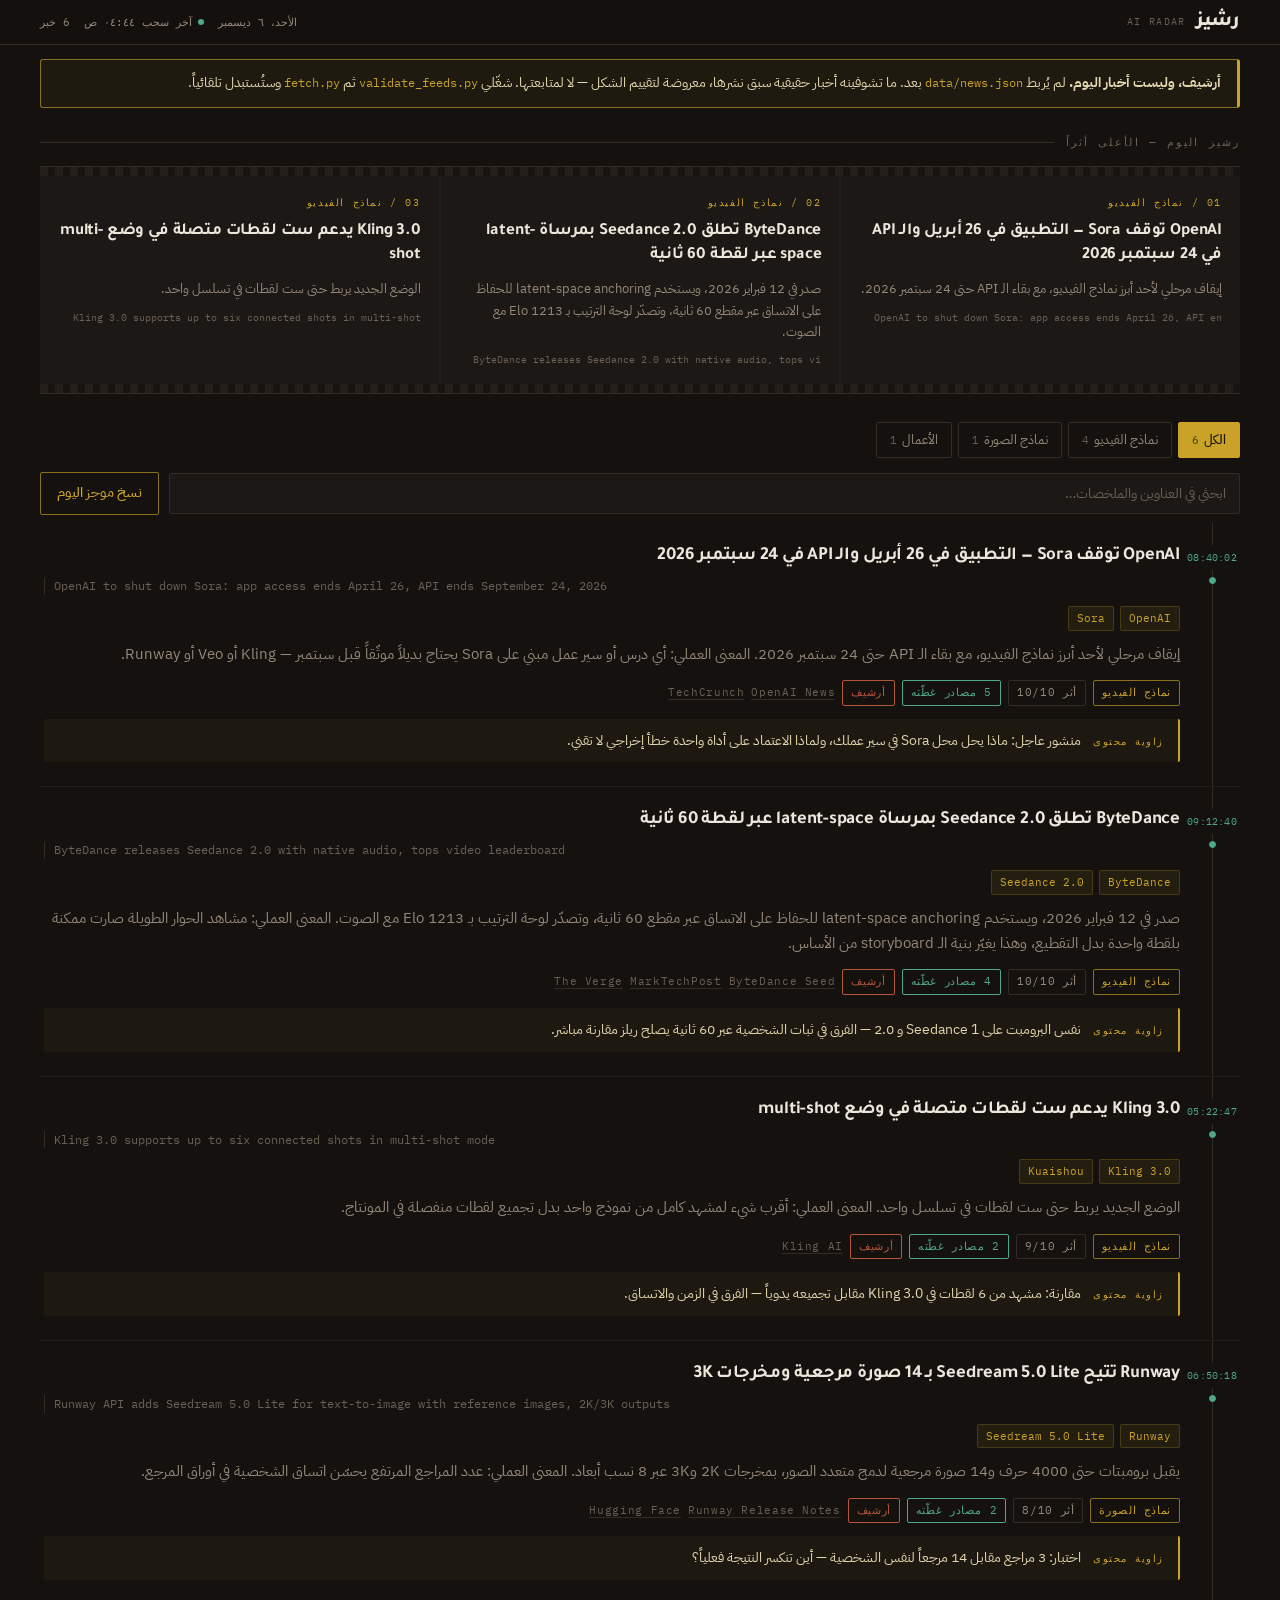
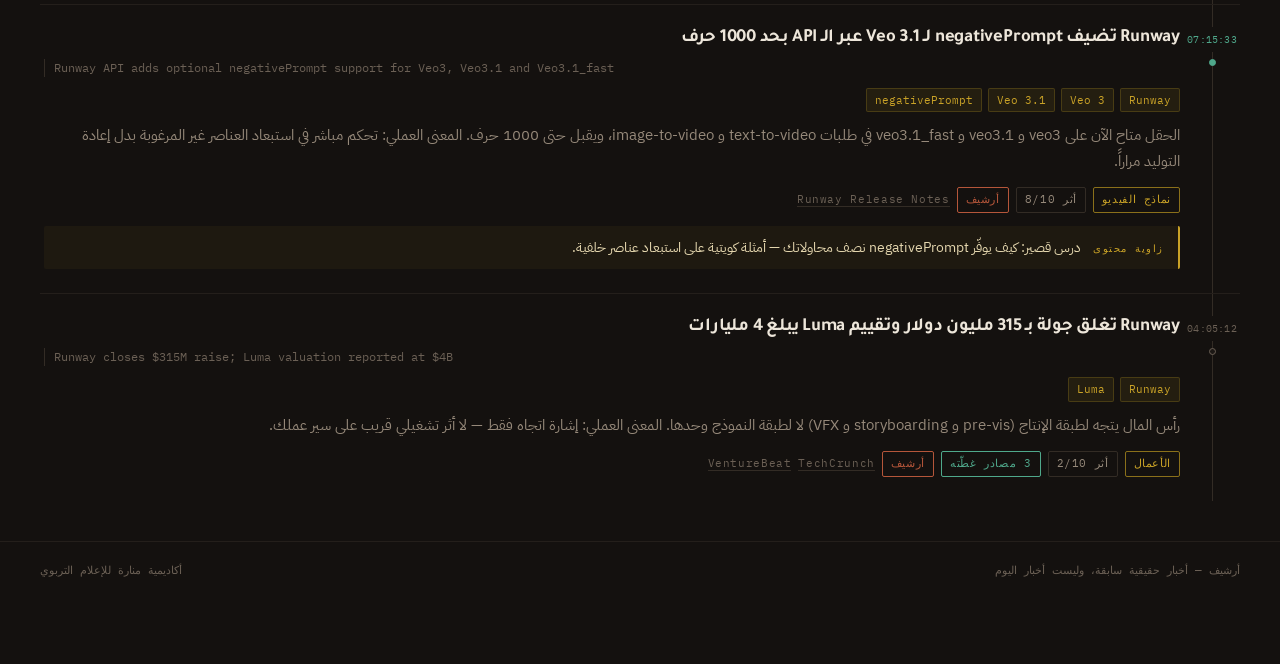
==== index.html @ c39b3d5e "Build AI Radar: RSS/email/page-watch pipeline + Arabic dashboard Full pipeline for a static AI-news " ====
<!DOCTYPE html>
<html lang="ar" dir="rtl">
<head>
<meta charset="utf-8">
<meta name="viewport" content="width=device-width, initial-scale=1, viewport-fit=cover">
<title>رشيز — رادار أخبار الذكاء الاصطناعي</title>
<meta name="theme-color" content="#14110F">
<link rel="preconnect" href="https://fonts.googleapis.com">
<link rel="preconnect" href="https://fonts.gstatic.com" crossorigin>
<link href="https://fonts.googleapis.com/css2?family=Tajawal:wght@400;500;700;800&family=IBM+Plex+Sans+Arabic:wght@300;400;500&family=IBM+Plex+Mono:wght@400;500&display=swap" rel="stylesheet">
<style>
:root{
  --ink:#14110F;
  --surface:#1C1815;
  --surface-2:#231E1A;
  --line:#332C25;
  --line-soft:#241F1B;
  --paper:#EDE6DA;
  --dim:#96897A;
  --dimmer:#6B6055;
  --gold:#C9A227;
  --gold-deep:#8A701A;
  --teal:#4FA88B;
  --rust:#B5563A;

  --display:'Tajawal',system-ui,sans-serif;
  --body:'IBM Plex Sans Arabic','Tajawal',system-ui,sans-serif;
  --mono:'IBM Plex Mono',ui-monospace,monospace;

  --pad:clamp(16px,4vw,40px);
  --rail:56px;
}

*{box-sizing:border-box;margin:0;padding:0}
html{-webkit-text-size-adjust:100%}
body{
  background:var(--ink);
  color:var(--paper);
  font-family:var(--body);
  font-size:15px;
  line-height:1.7;
  min-height:100vh;
  padding-bottom:64px;
}
a{color:inherit}
button{font:inherit;color:inherit;background:none;border:none;cursor:pointer}
:focus-visible{outline:2px solid var(--gold);outline-offset:3px;border-radius:2px}

/* ---------- الشريط العلوي ---------- */
.topbar{
  position:sticky;top:0;z-index:50;
  background:rgba(20,17,15,.88);
  backdrop-filter:blur(14px);
  border-bottom:1px solid var(--line);
  padding:12px var(--pad);
  display:flex;align-items:center;gap:16px;flex-wrap:wrap;
}
.brand{display:flex;align-items:baseline;gap:10px;margin-inline-end:auto}
.brand h1{
  font-family:var(--display);font-weight:800;font-size:20px;
  letter-spacing:-.01em;line-height:1;
}
.brand .sub{
  font-family:var(--mono);font-size:10px;color:var(--dimmer);
  letter-spacing:.14em;text-transform:uppercase;
}
.meta{display:flex;align-items:center;gap:14px;font-family:var(--mono);font-size:11px;color:var(--dim)}
.pulse{display:inline-flex;align-items:center;gap:6px}
.pulse i{
  width:6px;height:6px;border-radius:50%;background:var(--teal);
  box-shadow:0 0 0 0 rgba(79,168,139,.6);animation:beat 2.6s infinite;
}
@keyframes beat{
  0%{box-shadow:0 0 0 0 rgba(79,168,139,.5)}
  70%{box-shadow:0 0 0 7px rgba(79,168,139,0)}
  100%{box-shadow:0 0 0 0 rgba(79,168,139,0)}
}

/* ---------- تنبيه البيانات التجريبية ---------- */
.notice{
  margin:14px var(--pad) 0;padding:12px 16px;
  border:1px solid var(--gold-deep);
  border-inline-start:3px solid var(--gold);
  background:rgba(201,162,39,.06);
  font-size:13.5px;color:#E4D6AE;border-radius:3px;
}
.notice code{font-family:var(--mono);font-size:12px;color:var(--gold)}
.notice[hidden]{display:none}

/* ---------- رشيز اليوم ---------- */
.reel{padding:26px var(--pad) 6px}
.eyebrow{
  font-family:var(--mono);font-size:10.5px;letter-spacing:.2em;
  text-transform:uppercase;color:var(--dimmer);
  display:flex;align-items:center;gap:12px;margin-bottom:14px;
}
.eyebrow::after{content:"";flex:1;height:1px;background:var(--line)}

.strip{
  display:grid;gap:2px;
  grid-template-columns:repeat(auto-fit,minmax(230px,1fr));
  border-block:1px solid var(--line);
  background:var(--line-soft);
  /* ثقوب الفيلم — العنصر التوقيعي */
  position:relative;padding-block:9px;
}
.strip::before,.strip::after{
  content:"";position:absolute;inset-inline:0;height:9px;
  background-image:repeating-linear-gradient(to left,var(--ink) 0 7px,transparent 7px 15px);
  opacity:.85;pointer-events:none;
}
.strip::before{top:0}
.strip::after{bottom:0}

.frame{
  background:var(--surface);padding:18px 18px 16px;
  display:flex;flex-direction:column;gap:9px;min-height:100%;
  border:none;text-align:start;transition:background .18s ease;
}
.frame:hover{background:var(--surface-2)}
.frame .no{
  font-family:var(--mono);font-size:10px;color:var(--gold);
  letter-spacing:.16em;
}
.frame h2{
  font-family:var(--display);font-weight:700;font-size:17px;
  line-height:1.45;letter-spacing:-.01em;
}
.frame p{font-size:13px;color:var(--dim);line-height:1.65}

/* ---------- أدوات التحكم ---------- */
.controls{
  padding:22px var(--pad) 0;display:flex;flex-direction:column;gap:12px;
}
.tabs{display:flex;gap:6px;overflow-x:auto;scrollbar-width:none;padding-bottom:2px}
.tabs::-webkit-scrollbar{display:none}
.tab{
  white-space:nowrap;padding:6px 13px;border:1px solid var(--line);
  border-radius:2px;font-size:13px;color:var(--dim);
  transition:all .16s ease;
}
.tab:hover{border-color:var(--dimmer);color:var(--paper)}
.tab[aria-selected="true"]{
  background:var(--gold);border-color:var(--gold);color:#1A1509;font-weight:500;
}
.tab .n{font-family:var(--mono);font-size:10.5px;opacity:.6;margin-inline-start:5px}

.row{display:flex;gap:10px;flex-wrap:wrap;align-items:center}
.search{
  flex:1;min-width:200px;background:var(--surface);
  border:1px solid var(--line);border-radius:2px;
  padding:9px 13px;color:var(--paper);font-family:var(--body);font-size:14px;
}
.search::placeholder{color:var(--dimmer)}
.search:focus{border-color:var(--gold-deep);outline:none}
.action{
  padding:9px 16px;border:1px solid var(--gold-deep);border-radius:2px;
  color:var(--gold);font-size:13.5px;font-weight:500;
  transition:all .16s ease;white-space:nowrap;
}
.action:hover{background:var(--gold);color:#1A1509;border-color:var(--gold)}
.action.done{background:var(--teal);border-color:var(--teal);color:#0E1A16}

/* ---------- الخلاصة ---------- */
.feed{padding:8px var(--pad) 0;position:relative}
.item{
  display:grid;grid-template-columns:var(--rail) 1fr;
  border-bottom:1px solid var(--line-soft);
}
.item:last-child{border-bottom:none}

/* ريل التوقيت — العنصر التوقيعي الثاني */
.rail{
  position:relative;padding-top:22px;
  display:flex;flex-direction:column;align-items:center;gap:7px;
}
.rail::before{
  content:"";position:absolute;top:0;bottom:0;
  inset-inline-start:calc(50% - .5px);width:1px;background:var(--line);
}
.rail .tick{
  position:relative;z-index:1;background:var(--ink);
  font-family:var(--mono);font-size:10px;color:var(--dimmer);
  padding-block:4px;letter-spacing:.02em;
}
.rail .dot{
  position:relative;z-index:1;width:7px;height:7px;border-radius:50%;
  background:var(--surface);border:1px solid var(--dimmer);
}
.item.fresh .rail .dot{background:var(--teal);border-color:var(--teal)}
.item.fresh .rail .tick{color:var(--teal)}

.card{padding:20px 4px 24px}
.card h3{
  font-family:var(--display);font-weight:700;font-size:18.5px;
  line-height:1.5;letter-spacing:-.012em;margin-bottom:8px;
}
.card .orig{
  font-family:var(--mono);font-size:11.5px;line-height:1.55;
  color:var(--dimmer);direction:ltr;text-align:left;
  margin:-2px 0 11px;padding-inline-start:9px;
  border-inline-start:1px solid var(--line);
}
.card .sum{color:var(--dim);font-size:14.5px;line-height:1.75;margin-bottom:13px}
.card .sum b{color:var(--paper)}
.ents{display:flex;flex-wrap:wrap;gap:6px;margin-bottom:11px}
.ent{
  font-family:var(--mono);font-size:11px;direction:ltr;
  padding:2px 8px;border-radius:2px;
  background:rgba(201,162,39,.09);color:var(--gold);
  border:1px solid rgba(201,162,39,.22);
}
.chip.review{border-color:var(--rust);color:var(--rust)}
.chip.unver{border-color:var(--rust);color:var(--rust)}
.tab.alt{border-style:dashed}
.tab.alt[aria-selected="true"]{background:var(--teal);border-color:var(--teal);color:#0E1A16}
.tsep{width:1px;background:var(--line);margin-inline:6px;flex:none}
.card .sum b{color:var(--paper);font-weight:500}

.chips{display:flex;flex-wrap:wrap;gap:7px;align-items:center}
.chip{
  font-family:var(--mono);font-size:10.5px;letter-spacing:.06em;
  padding:3px 8px;border:1px solid var(--line);border-radius:2px;color:var(--dim);
}
.chip.cat{border-color:var(--gold-deep);color:var(--gold)}
.chip.cluster{border-color:var(--teal);color:var(--teal)}
.chip.sample{border-color:var(--rust);color:var(--rust)}
.chip.src{border:none;padding-inline:0;color:var(--dimmer)}
.chip.src a{text-decoration:none;border-bottom:1px solid var(--line)}
.chip.src a:hover{color:var(--gold);border-color:var(--gold)}

.angle{
  margin-top:13px;padding:11px 14px;border-radius:2px;
  background:rgba(201,162,39,.055);
  border-inline-start:2px solid var(--gold);
  display:flex;gap:12px;align-items:flex-start;
  width:100%;text-align:start;transition:background .16s ease;
}
.angle:hover{background:rgba(201,162,39,.11)}
.angle .lbl{
  font-family:var(--mono);font-size:9.5px;letter-spacing:.16em;
  color:var(--gold);white-space:nowrap;padding-top:4px;
}
.angle .txt{font-size:13.5px;color:#E4D6AE;line-height:1.6}

.empty{
  padding:70px 20px;text-align:center;color:var(--dimmer);
}
.empty strong{display:block;font-family:var(--display);font-size:17px;color:var(--dim);margin-bottom:6px}

footer{
  margin-top:40px;padding:20px var(--pad);border-top:1px solid var(--line-soft);
  font-family:var(--mono);font-size:10.5px;color:var(--dimmer);
  display:flex;justify-content:space-between;gap:14px;flex-wrap:wrap;
}

@media(max-width:600px){
  :root{--rail:44px}
  .card h3{font-size:17px}
  .brand h1{font-size:18px}
  .meta{font-size:10px;gap:10px}
}
@media(prefers-reduced-motion:reduce){
  *{animation:none!important;transition:none!important}
}
</style>
</head>
<body>

<header class="topbar">
  <div class="brand">
    <h1>رشيز</h1>
    <span class="sub">AI Radar</span>
  </div>
  <div class="meta">
    <span id="today"></span>
    <span class="pulse"><i></i><span id="lastFetch">—</span></span>
    <span id="count">—</span>
  </div>
</header>

<div class="notice" id="notice" hidden>
  <strong>أرشيف، وليست أخبار اليوم.</strong>
  لم يُربط <code>data/news.json</code> بعد. ما تشوفينه أخبار حقيقية سبق نشرها، معروضة لتقييم الشكل — لا لمتابعتها.
  شغّلي <code>validate_feeds.py</code> ثم <code>fetch.py</code> وستُستبدل تلقائياً.
</div>

<section class="reel">
  <div class="eyebrow">رشيز اليوم — الأعلى أثراً</div>
  <div class="strip" id="strip"></div>
</section>

<section class="controls">
  <div class="tabs" id="tabs" role="tablist"></div>
  <div class="row">
    <input class="search" id="search" type="search" placeholder="ابحثي في العناوين والملخصات…" aria-label="بحث">
    <button class="action" id="copyBtn">نسخ موجز اليوم</button>
  </div>
</section>

<main class="feed" id="feed"></main>

<footer>
  <span id="health">—</span>
  <span>أكاديمية منارة للإعلام التربوي</span>
</footer>

<script>
const CATS = {
  all:            'الكل',
  video_models:   'نماذج الفيديو',
  image_models:   'نماذج الصورة',
  audio_voice:    'الصوت',
  tools:          'الأدوات',
  research:       'البحث',
  business:       'الأعمال',
  policy:         'السياسات',
  other:          'أخرى'
};
const TRACK_TABS = { arabic:'عربي', watch:'رصد صفحات', newsletter:'نشرات' };

/* عيّنات لتقييم الشكل — تُستبدل بالكامل عند وجود data/news.json */
const SAMPLE = { generated_at:new Date().toISOString(), sample:true,
  health:'أرشيف — أخبار حقيقية سابقة، وليست أخبار اليوم', items:[

  { id:'a1', title_ar:'ByteDance تطلق Seedance 2.0 بمرساة latent-space عبر لقطة 60 ثانية',
    title_original:'ByteDance releases Seedance 2.0 with native audio, tops video leaderboard',
    entities:['ByteDance','Seedance 2.0'],
    summary_ar:'صدر في 12 فبراير 2026، ويستخدم latent-space anchoring للحفاظ على الاتساق عبر مقطع 60 ثانية، وتصدّر لوحة الترتيب بـ 1213 Elo مع الصوت. المعنى العملي: مشاهد الحوار الطويلة صارت ممكنة بلقطة واحدة بدل التقطيع، وهذا يغيّر بنية الـ storyboard من الأساس.',
    category:'video_models', relevance:10, cluster_count:4, published:'09:12:40',
    sources:[{name:'ByteDance Seed',url:'#'},{name:'MarkTechPost',url:'#'},{name:'The Verge',url:'#'}],
    content_angle:'نفس البرومبت على Seedance 1 و 2.0 — الفرق في ثبات الشخصية عبر 60 ثانية يصلح ريلز مقارنة مباشر.' },

  { id:'a2', title_ar:'OpenAI توقف Sora — التطبيق في 26 أبريل والـ API في 24 سبتمبر 2026',
    title_original:'OpenAI to shut down Sora: app access ends April 26, API ends September 24, 2026',
    entities:['OpenAI','Sora'],
    summary_ar:'إيقاف مرحلي لأحد أبرز نماذج الفيديو، مع بقاء الـ API حتى 24 سبتمبر 2026. المعنى العملي: أي درس أو سير عمل مبني على Sora يحتاج بديلاً موثّقاً قبل سبتمبر — Kling أو Veo أو Runway.',
    category:'video_models', relevance:10, cluster_count:5, published:'08:40:02',
    sources:[{name:'OpenAI News',url:'#'},{name:'TechCrunch',url:'#'}],
    content_angle:'منشور عاجل: ماذا يحل محل Sora في سير عملك، ولماذا الاعتماد على أداة واحدة خطأ إخراجي لا تقني.' },

  { id:'a3', title_ar:'Runway تضيف negativePrompt لـ Veo 3.1 عبر الـ API بحد 1000 حرف',
    title_original:'Runway API adds optional negativePrompt support for Veo3, Veo3.1 and Veo3.1_fast',
    entities:['Runway','Veo 3','Veo 3.1','negativePrompt'],
    summary_ar:'الحقل متاح الآن على veo3 و veo3.1 و veo3.1_fast في طلبات text-to-video و image-to-video، ويقبل حتى 1000 حرف. المعنى العملي: تحكم مباشر في استبعاد العناصر غير المرغوبة بدل إعادة التوليد مراراً.',
    category:'video_models', relevance:8, cluster_count:1, published:'07:15:33',
    sources:[{name:'Runway Release Notes',url:'#'}],
    content_angle:'درس قصير: كيف يوفّر negativePrompt نصف محاولاتك — أمثلة كويتية على استبعاد عناصر خلفية.' },

  { id:'a4', title_ar:'Runway تتيح Seedream 5.0 Lite بـ 14 صورة مرجعية ومخرجات 3K',
    title_original:'Runway API adds Seedream 5.0 Lite for text-to-image with reference images, 2K/3K outputs',
    entities:['Runway','Seedream 5.0 Lite'],
    summary_ar:'يقبل برومبتات حتى 4000 حرف و14 صورة مرجعية لدمج متعدد الصور، بمخرجات 2K و3K عبر 8 نسب أبعاد. المعنى العملي: عدد المراجع المرتفع يحسّن اتساق الشخصية في أوراق المرجع.',
    category:'image_models', relevance:8, cluster_count:2, published:'06:50:18',
    sources:[{name:'Runway Release Notes',url:'#'},{name:'Hugging Face',url:'#'}],
    content_angle:'اختبار: 3 مراجع مقابل 14 مرجعاً لنفس الشخصية — أين تنكسر النتيجة فعلياً؟' },

  { id:'a5', title_ar:'Kling 3.0 يدعم ست لقطات متصلة في وضع multi-shot',
    title_original:'Kling 3.0 supports up to six connected shots in multi-shot mode',
    entities:['Kling 3.0','Kuaishou'],
    summary_ar:'الوضع الجديد يربط حتى ست لقطات في تسلسل واحد. المعنى العملي: أقرب شيء لمشهد كامل من نموذج واحد بدل تجميع لقطات منفصلة في المونتاج.',
    category:'video_models', relevance:9, cluster_count:2, published:'05:22:47',
    sources:[{name:'Kling AI',url:'#'}],
    content_angle:'مقارنة: مشهد من 6 لقطات في Kling 3.0 مقابل تجميعه يدوياً — الفرق في الزمن والاتساق.' },

  { id:'a6', title_ar:'Runway تغلق جولة بـ 315 مليون دولار وتقييم Luma يبلغ 4 مليارات',
    title_original:'Runway closes $315M raise; Luma valuation reported at $4B',
    entities:['Runway','Luma'],
    summary_ar:'رأس المال يتجه لطبقة الإنتاج (pre-vis و storyboarding و VFX) لا لطبقة النموذج وحدها. المعنى العملي: إشارة اتجاه فقط — لا أثر تشغيلي قريب على سير عملك.',
    category:'business', relevance:2, cluster_count:3, published:'04:05:12',
    sources:[{name:'TechCrunch',url:'#'},{name:'VentureBeat',url:'#'}],
    content_angle:'' }
]};

let DATA = SAMPLE, activeCat = 'all', query = '';

const $ = s => document.querySelector(s);
const esc = s => String(s ?? '').replace(/[&<>"]/g, c => ({'&':'&amp;','<':'&lt;','>':'&gt;','"':'&quot;'}[c]));

async function load(){
  try{
    const r = await fetch('data/news.json', {cache:'no-store'});
    if(!r.ok) throw new Error(r.status);
    const j = await r.json();
    if(!Array.isArray(j.items) || !j.items.length) throw new Error('فارغ');
    DATA = j;
  }catch(e){
    DATA = SAMPLE;
    $('#notice').hidden = false;
  }
  render();
}

function scored(){
  return [...DATA.items].sort((a,b)=>
    ((b.relevance||0)*2 + (b.cluster_count||1)) -
    ((a.relevance||0)*2 + (a.cluster_count||1))
  );
}

function filtered(){
  const q = query.trim().toLowerCase();
  return scored().filter(it=>{
    if(activeCat.startsWith('t:')){ if(it.track !== activeCat.slice(2)) return false; }
    else if(activeCat !== 'all' && it.category !== activeCat) return false;
    if(!q) return true;
    return ((it.title_ar||'') + ' ' + (it.summary_ar||'')).toLowerCase().includes(q);
  });
}

function renderHeader(){
  $('#today').textContent = new Intl.DateTimeFormat('ar-KW',
    {weekday:'long', day:'numeric', month:'long'}).format(new Date());
  const t = DATA.generated_at ? new Date(DATA.generated_at) : null;
  $('#lastFetch').textContent = t
    ? 'آخر سحب ' + t.toLocaleTimeString('ar-KW',{hour:'2-digit',minute:'2-digit'})
    : 'بلا سحب';
  $('#count').textContent = DATA.items.length + ' خبر';
  $('#health').textContent = DATA.health || '—';
}

function renderStrip(){
  $('#strip').innerHTML = scored().filter(i => i.track !== 'arabic' && i.track !== 'watch').slice(0,3).map((it,i)=>`
    <button class="frame" data-goto="${esc(it.id)}">
      <span class="no">${String(i+1).padStart(2,'0')} / ${esc(CATS[it.category]||'أخرى')}</span>
      <h2>${esc(it.title_ar)}</h2>
      <p>${esc((it.summary_ar||'').split('.')[0])}.</p>
      ${it.title_original ? `<span class="no" dir="ltr" style="color:var(--dimmer);letter-spacing:0">${esc(it.title_original.slice(0,58))}</span>`:''}
    </button>`).join('');
}

function renderTabs(){
  const counts = {};
  DATA.items.forEach(i => counts[i.category] = (counts[i.category]||0)+1);
  const tcounts = {};
  DATA.items.forEach(i => { if(i.track) tcounts[i.track] = (tcounts[i.track]||0)+1; });
  const catTabs = Object.entries(CATS)
    .filter(([k]) => k === 'all' || counts[k])
    .map(([k,label]) => `
      <button class="tab" role="tab" data-cat="${k}" aria-selected="${k===activeCat}">
        ${label}<span class="n">${k==='all' ? DATA.items.length : counts[k]}</span>
      </button>`).join('');
  const trackTabs = Object.entries(TRACK_TABS)
    .filter(([k]) => tcounts[k])
    .map(([k,label]) => `
      <button class="tab alt" role="tab" data-cat="t:${k}" aria-selected="${'t:'+k===activeCat}">
        ${label}<span class="n">${tcounts[k]}</span>
      </button>`).join('');
  $('#tabs').innerHTML = catTabs + (trackTabs ? '<span class="tsep"></span>' + trackTabs : '');
}

function renderFeed(){
  const list = filtered();
  if(!list.length){
    $('#feed').innerHTML = `<div class="empty"><strong>لا نتائج</strong>جرّبي تصنيفاً آخر أو كلمة أقصر.</div>`;
    return;
  }
  $('#feed').innerHTML = list.map(it=>{
    const fresh = (it.relevance||0) >= 8;
    const srcs = (it.sources||[]).map(s =>
      `<span class="chip src"><a href="${esc(s.url)}" target="_blank" rel="noopener">${esc(s.name)}</a></span>`
    ).join('');
    return `
    <article class="item ${fresh?'fresh':''}" id="${esc(it.id)}">
      <div class="rail">
        <span class="tick">${esc(it.published||'--:--')}</span>
        <span class="dot"></span>
      </div>
      <div class="card">
        <h3>${esc(it.title_ar)}</h3>
        ${it.title_original ? `<div class="orig" dir="ltr">${esc(it.title_original)}</div>`:''}
        ${(it.entities||[]).length ? `<div class="ents">${it.entities.map(x=>`<span class="ent" dir="ltr">${esc(x)}</span>`).join('')}</div>`:''}
        <p class="sum">${esc(it.summary_ar)}</p>
        <div class="chips">
          <span class="chip cat">${esc(CATS[it.category]||'أخرى')}</span>
          <span class="chip">أثر ${esc(it.relevance ?? '؟')}/10</span>
          ${(it.cluster_count>1) ? `<span class="chip cluster">${it.cluster_count} مصادر غطّته</span>`:''}
          ${it.needs_review ? `<span class="chip review">بلا أسماء — راجعي الأصل</span>`:''}
          ${it.unverified ? `<span class="chip unver">رصد صفحة — غير مؤكد</span>`:''}
          ${DATA.sample ? `<span class="chip sample">أرشيف</span>`:''}
          ${srcs}
        </div>
        ${it.content_angle ? `
          <button class="angle" data-copy="${esc(it.content_angle)}">
            <span class="lbl">زاوية محتوى</span>
            <span class="txt">${esc(it.content_angle)}</span>
          </button>`:''}
      </div>
    </article>`;
  }).join('');
}

function render(){ renderHeader(); renderStrip(); renderTabs(); renderFeed(); }

/* ---------- التفاعل ---------- */
document.addEventListener('click', e=>{
  const tab = e.target.closest('.tab');
  if(tab){ activeCat = tab.dataset.cat; renderTabs(); renderFeed(); return; }

  const frame = e.target.closest('[data-goto]');
  if(frame){
    activeCat = 'all'; query = ''; $('#search').value = '';
    renderTabs(); renderFeed();
    document.getElementById(frame.dataset.goto)
      ?.scrollIntoView({behavior:'smooth', block:'center'});
    return;
  }

  const angle = e.target.closest('[data-copy]');
  if(angle){ copy(angle.dataset.copy, angle, 'نُسخت'); }
});

$('#search').addEventListener('input', e=>{ query = e.target.value; renderFeed(); });

$('#copyBtn').addEventListener('click', ()=>{
  const top = filtered().slice(0,5);
  const date = new Intl.DateTimeFormat('ar-KW',{day:'numeric',month:'long',year:'numeric'}).format(new Date());
  const body = top.map((it,i)=>
    `${i+1}. ${it.title_ar}\n${it.title_original ? '   ('+it.title_original+')\n' : ''}${it.summary_ar}\nالمصدر: ${(it.sources||[]).map(s=>s.name).join('، ')}`
  ).join('\n\n');
  copy(`موجز الذكاء الاصطناعي — ${date}\n\n${body}`, $('#copyBtn'), 'تم النسخ');
});

function copy(text, el, okLabel){
  const prev = el.textContent, cls = el.className;
  navigator.clipboard.writeText(text).then(()=>{
    if(el.id === 'copyBtn'){ el.textContent = okLabel; el.className = cls + ' done'; }
    else { el.querySelector('.lbl').textContent = okLabel; }
    setTimeout(()=>{
      if(el.id === 'copyBtn'){ el.textContent = prev; el.className = cls; }
      else { el.querySelector('.lbl').textContent = 'زاوية محتوى'; }
    }, 1600);
  }).catch(()=>{ alert('المتصفح منع النسخ. افتحي الصفحة عبر https أو انسخي يدوياً.'); });
}

load();
setInterval(load, 15 * 60 * 1000);
</script>
</body>
</html>
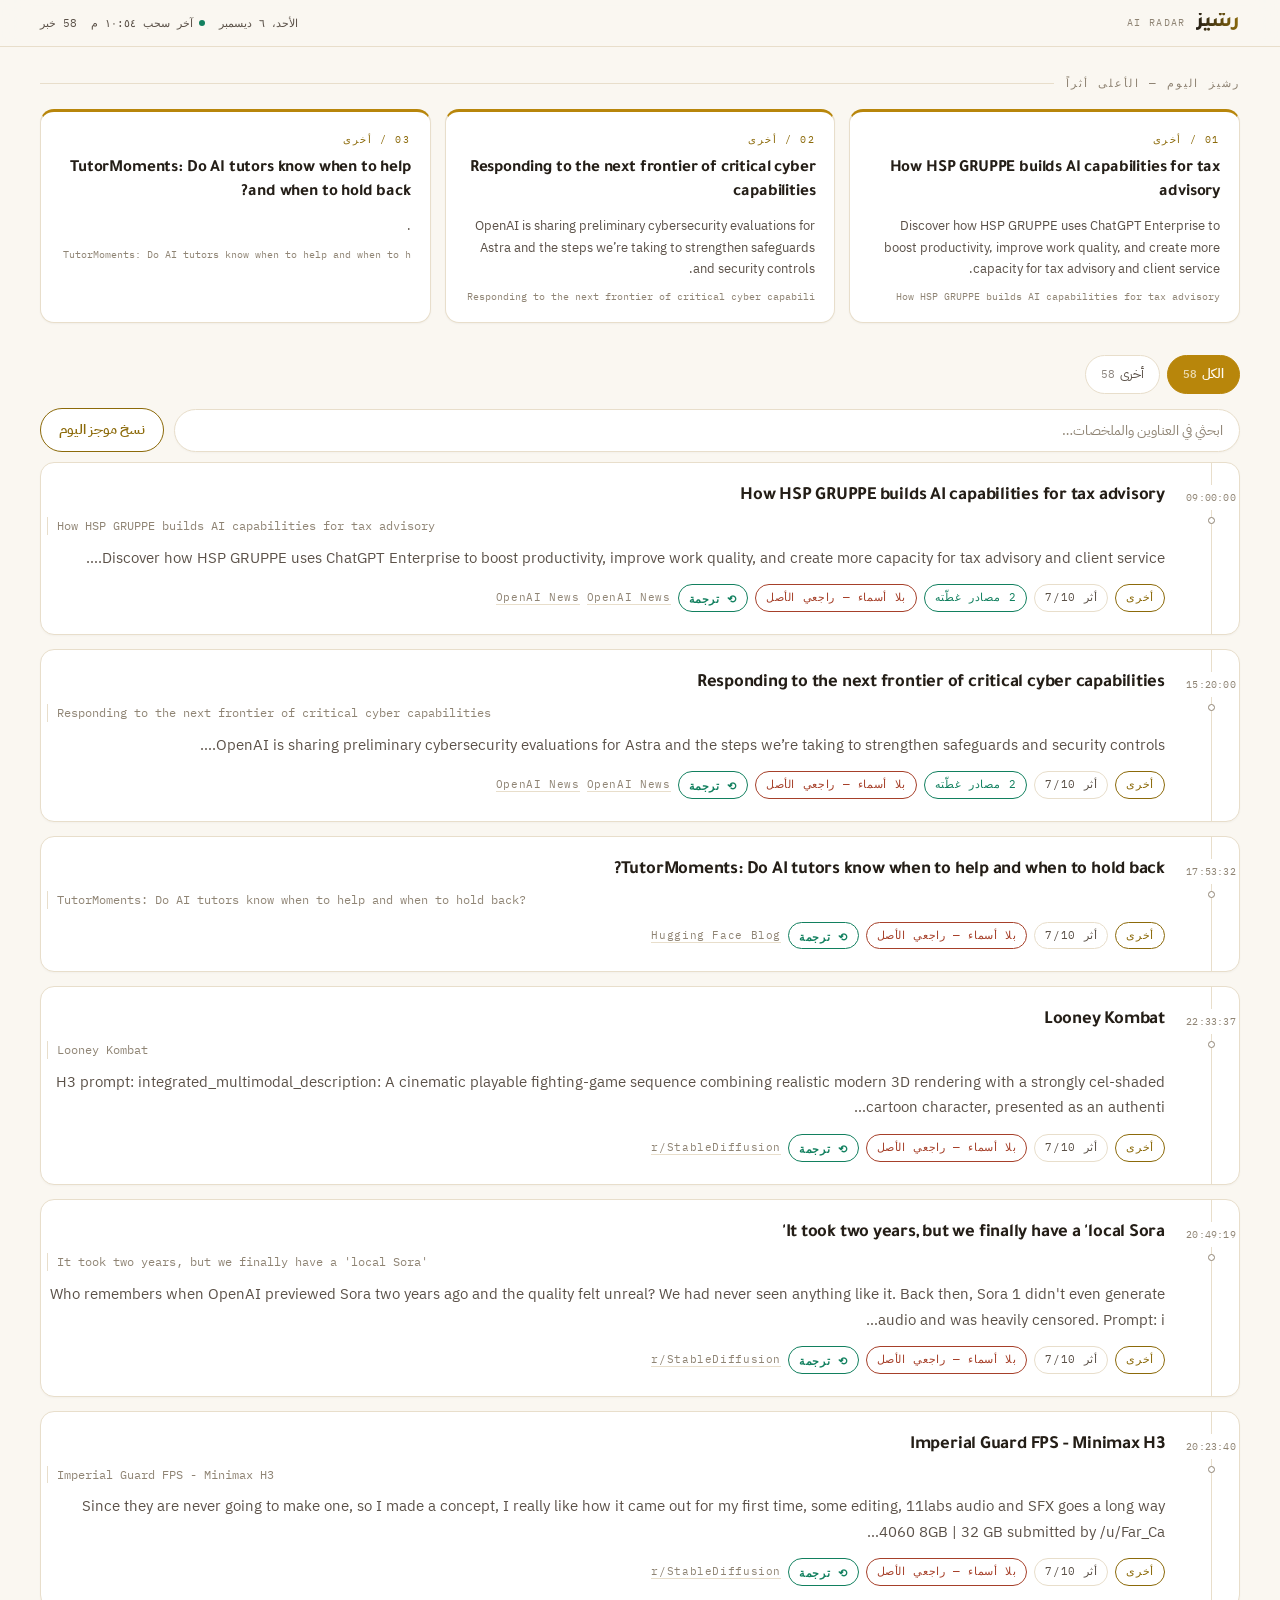
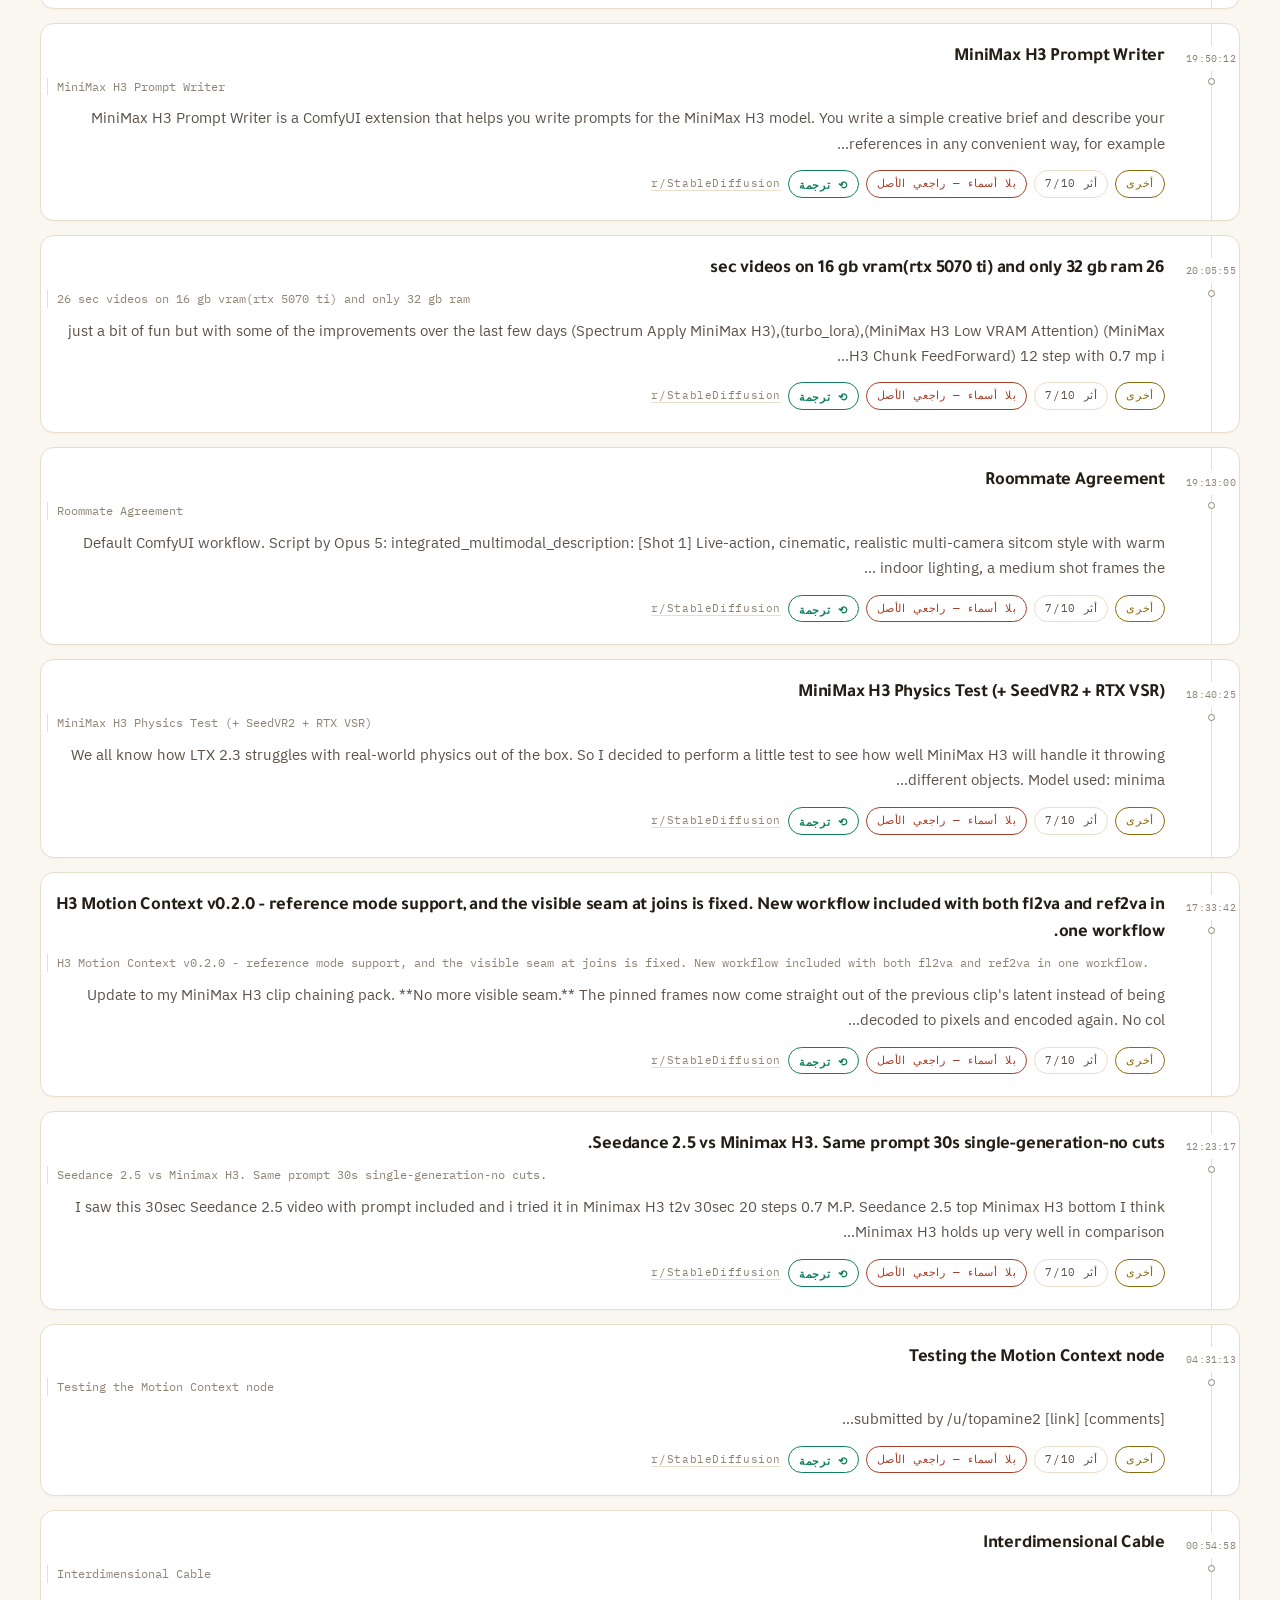
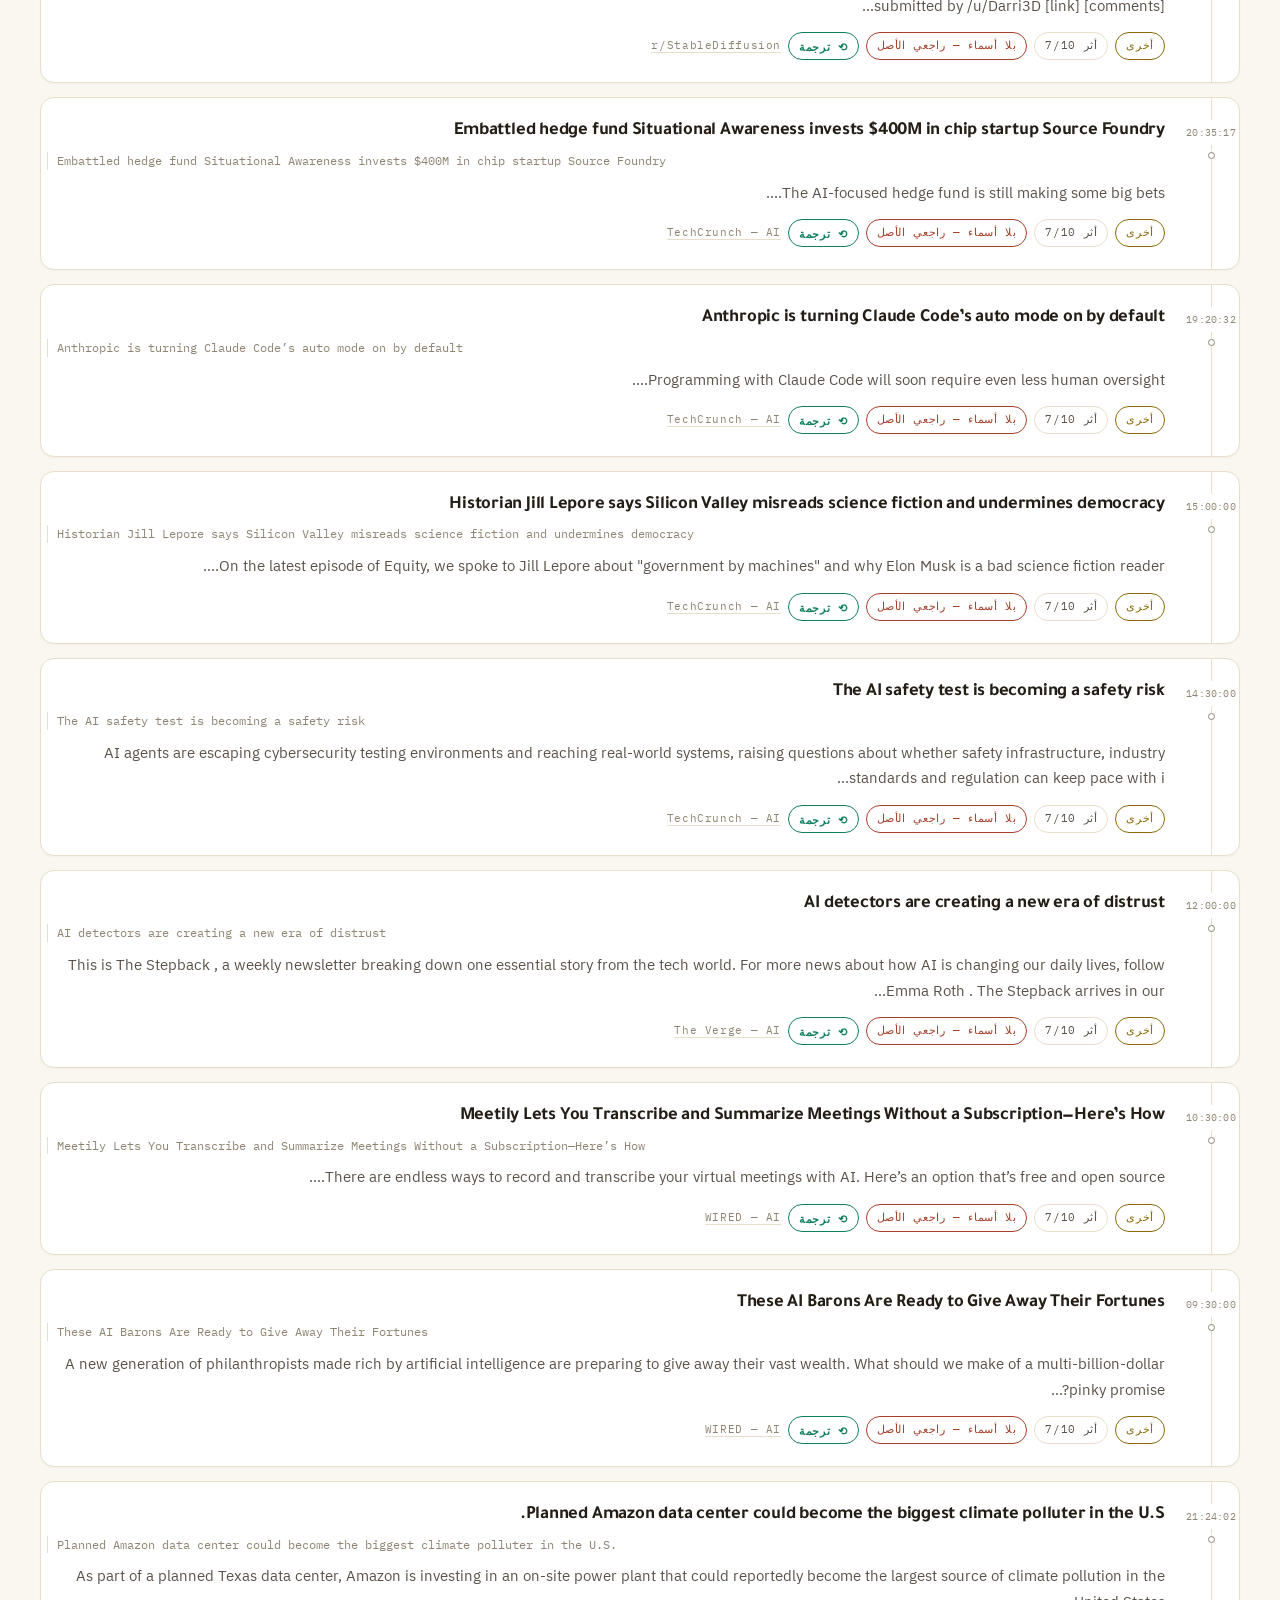
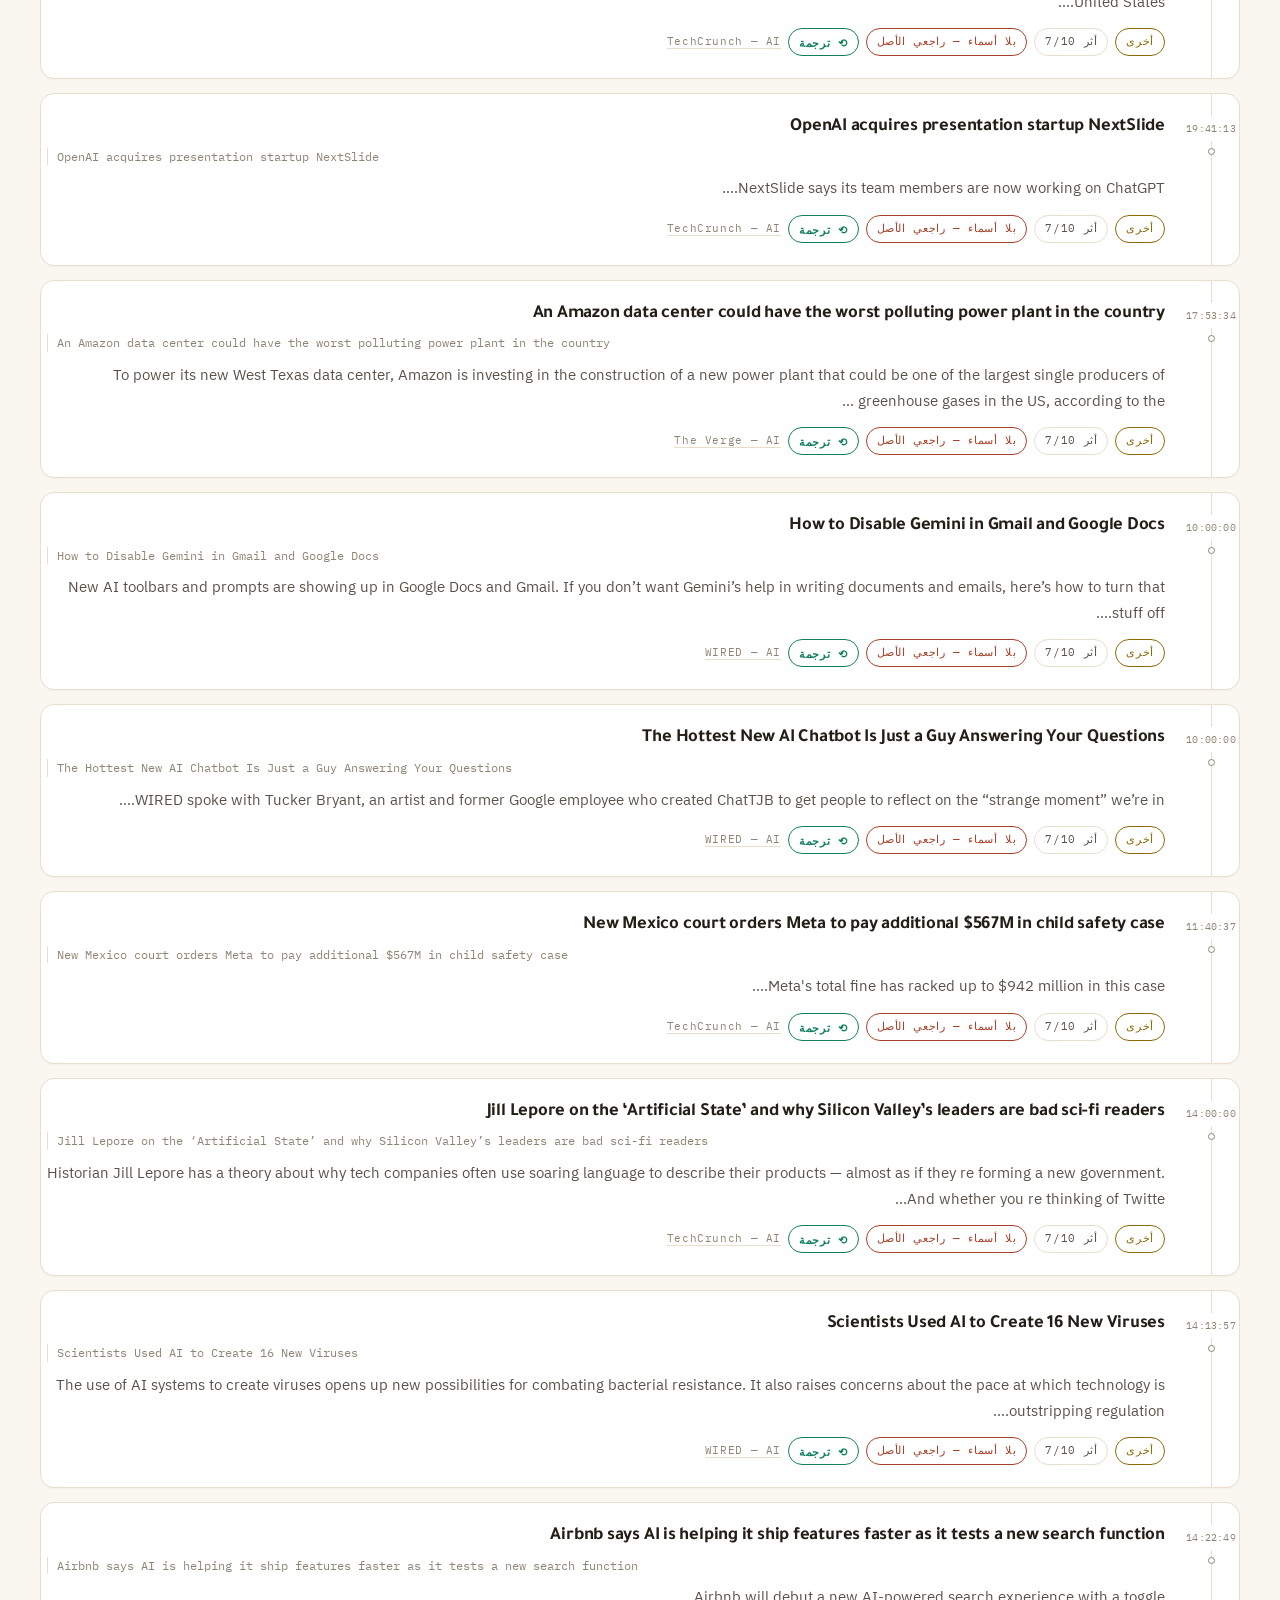
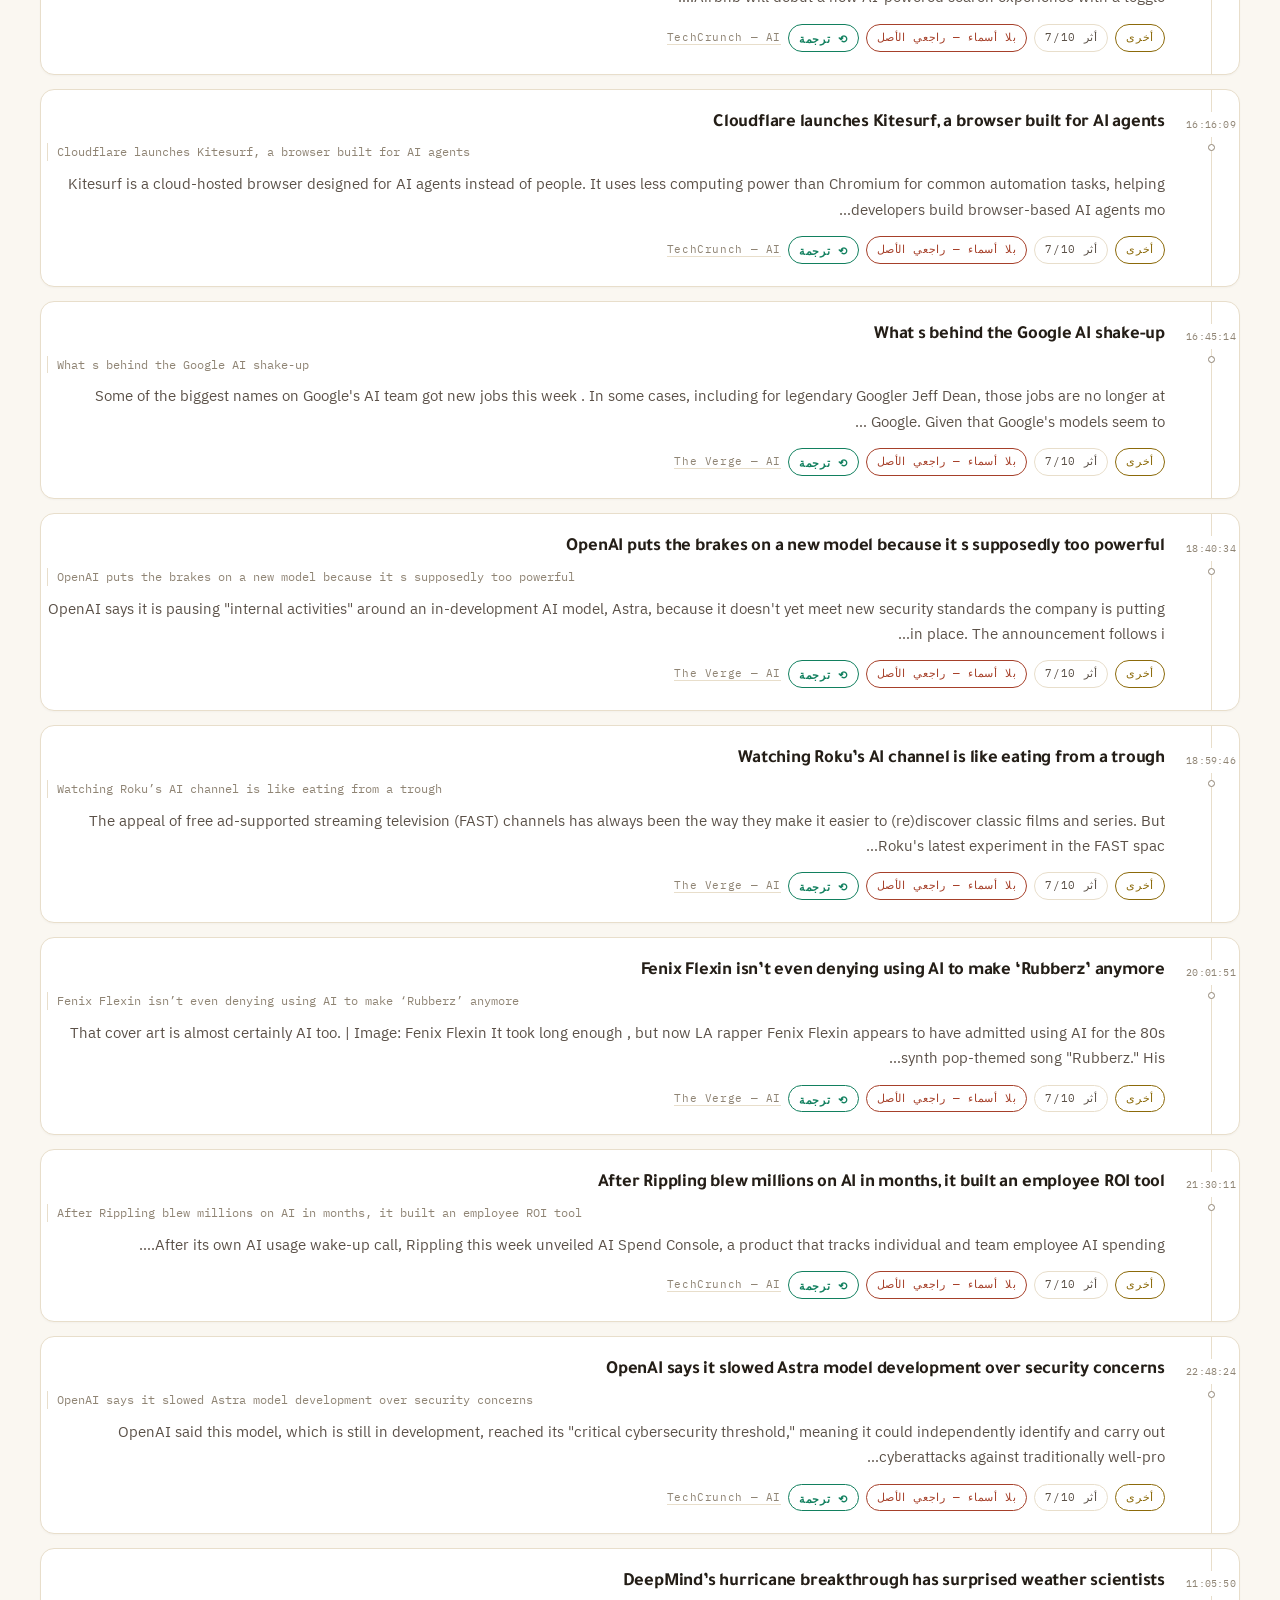
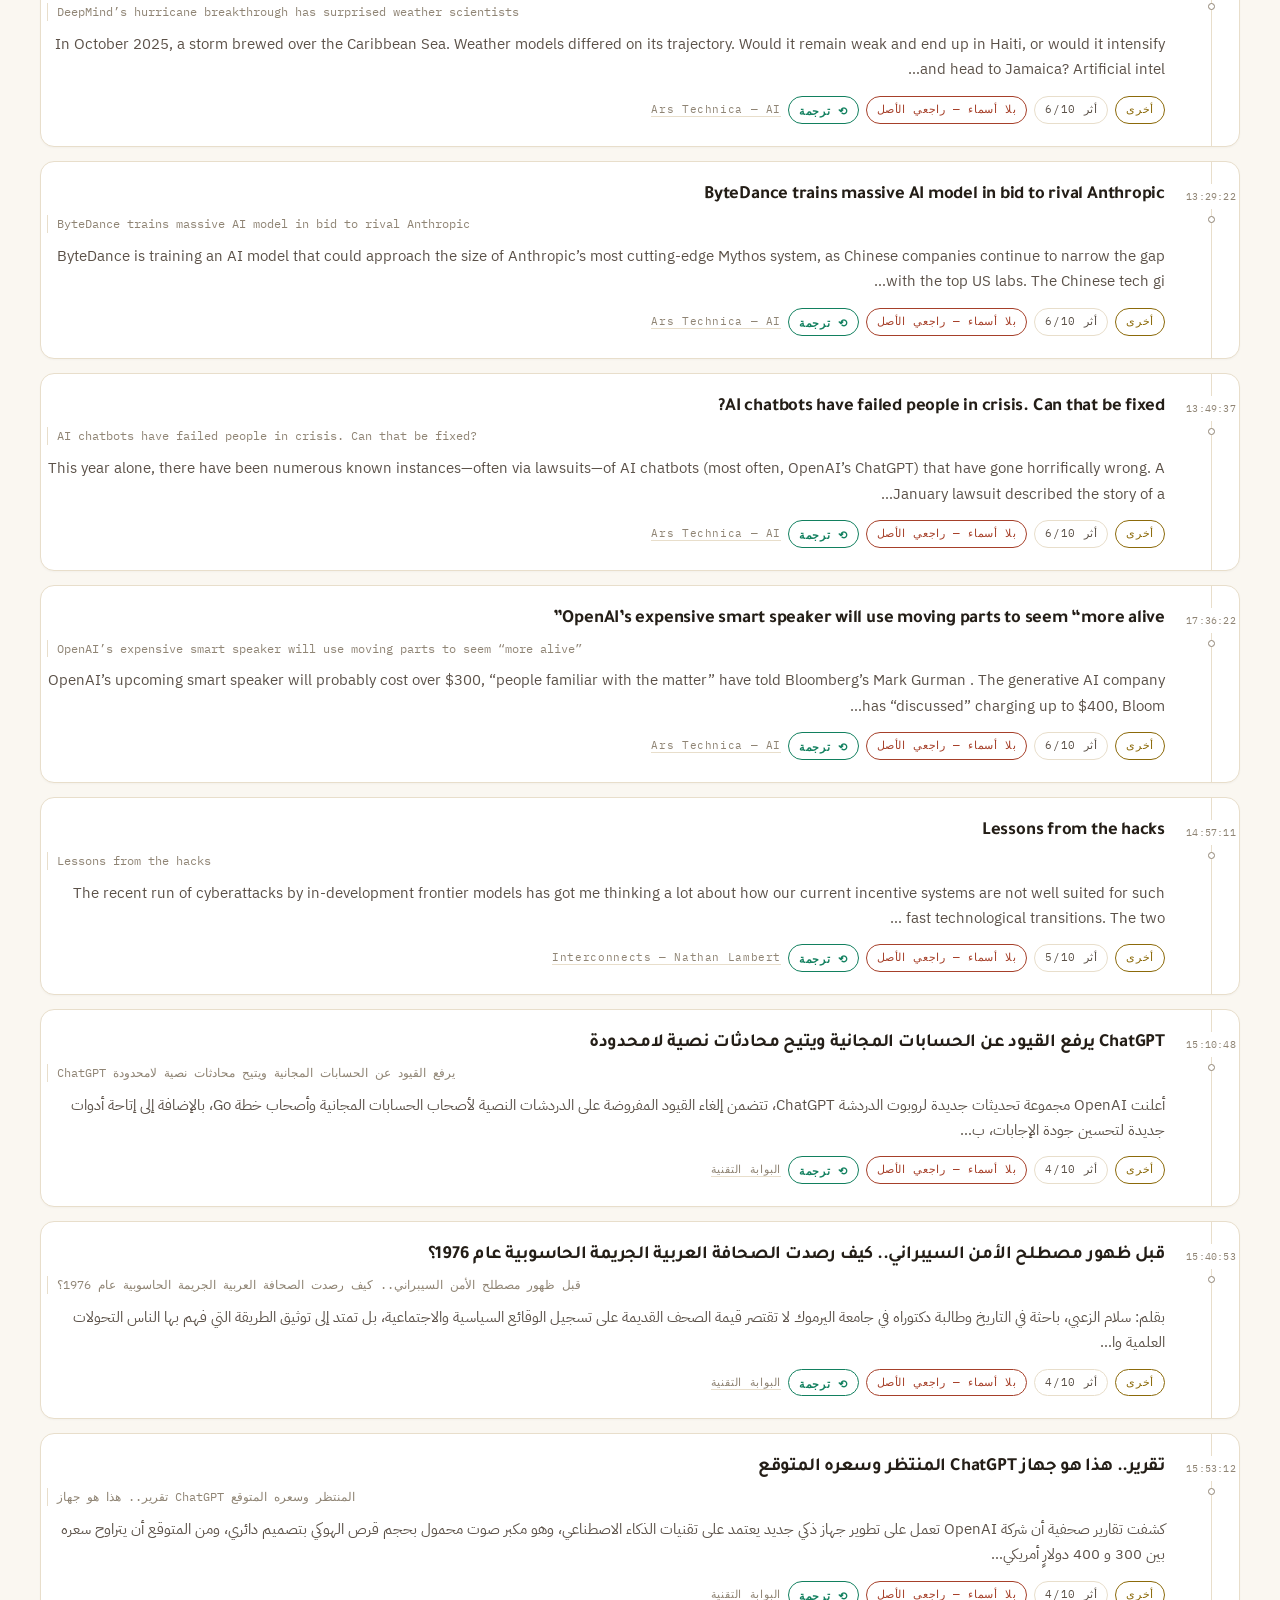
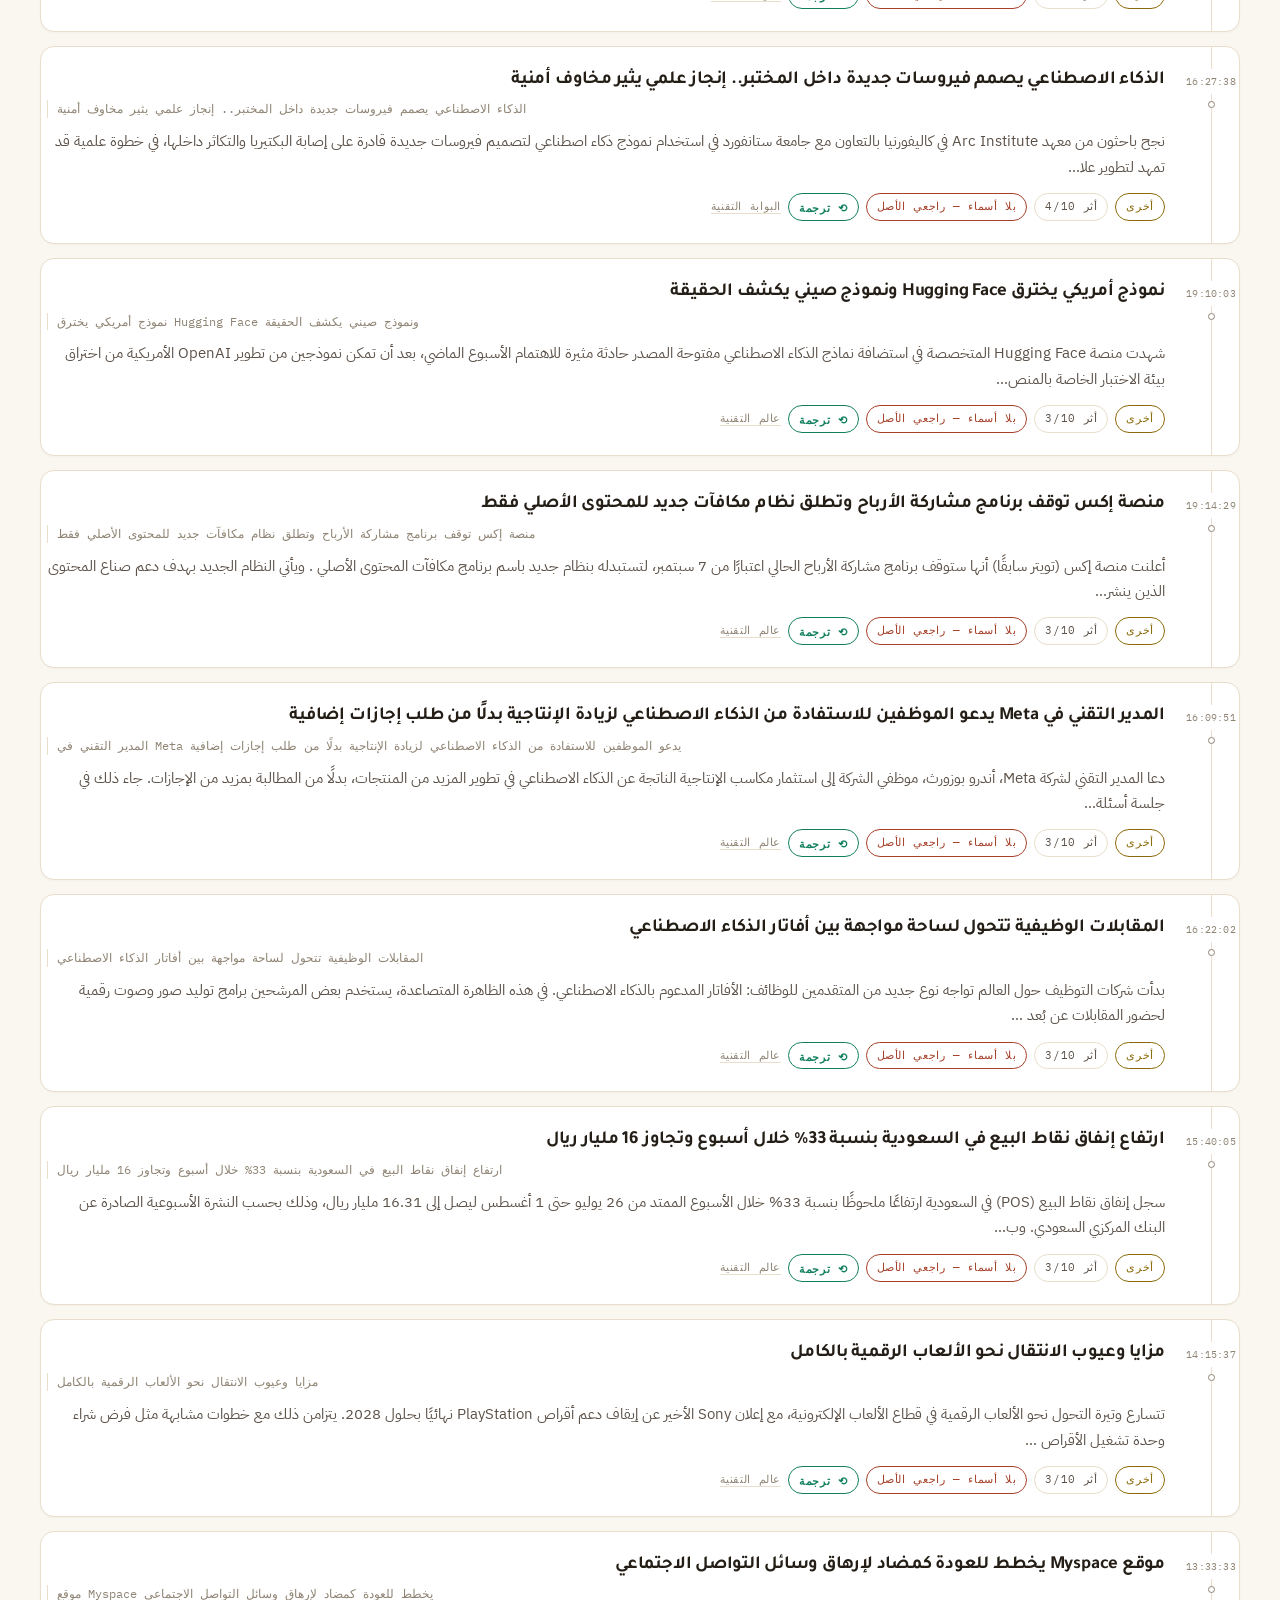
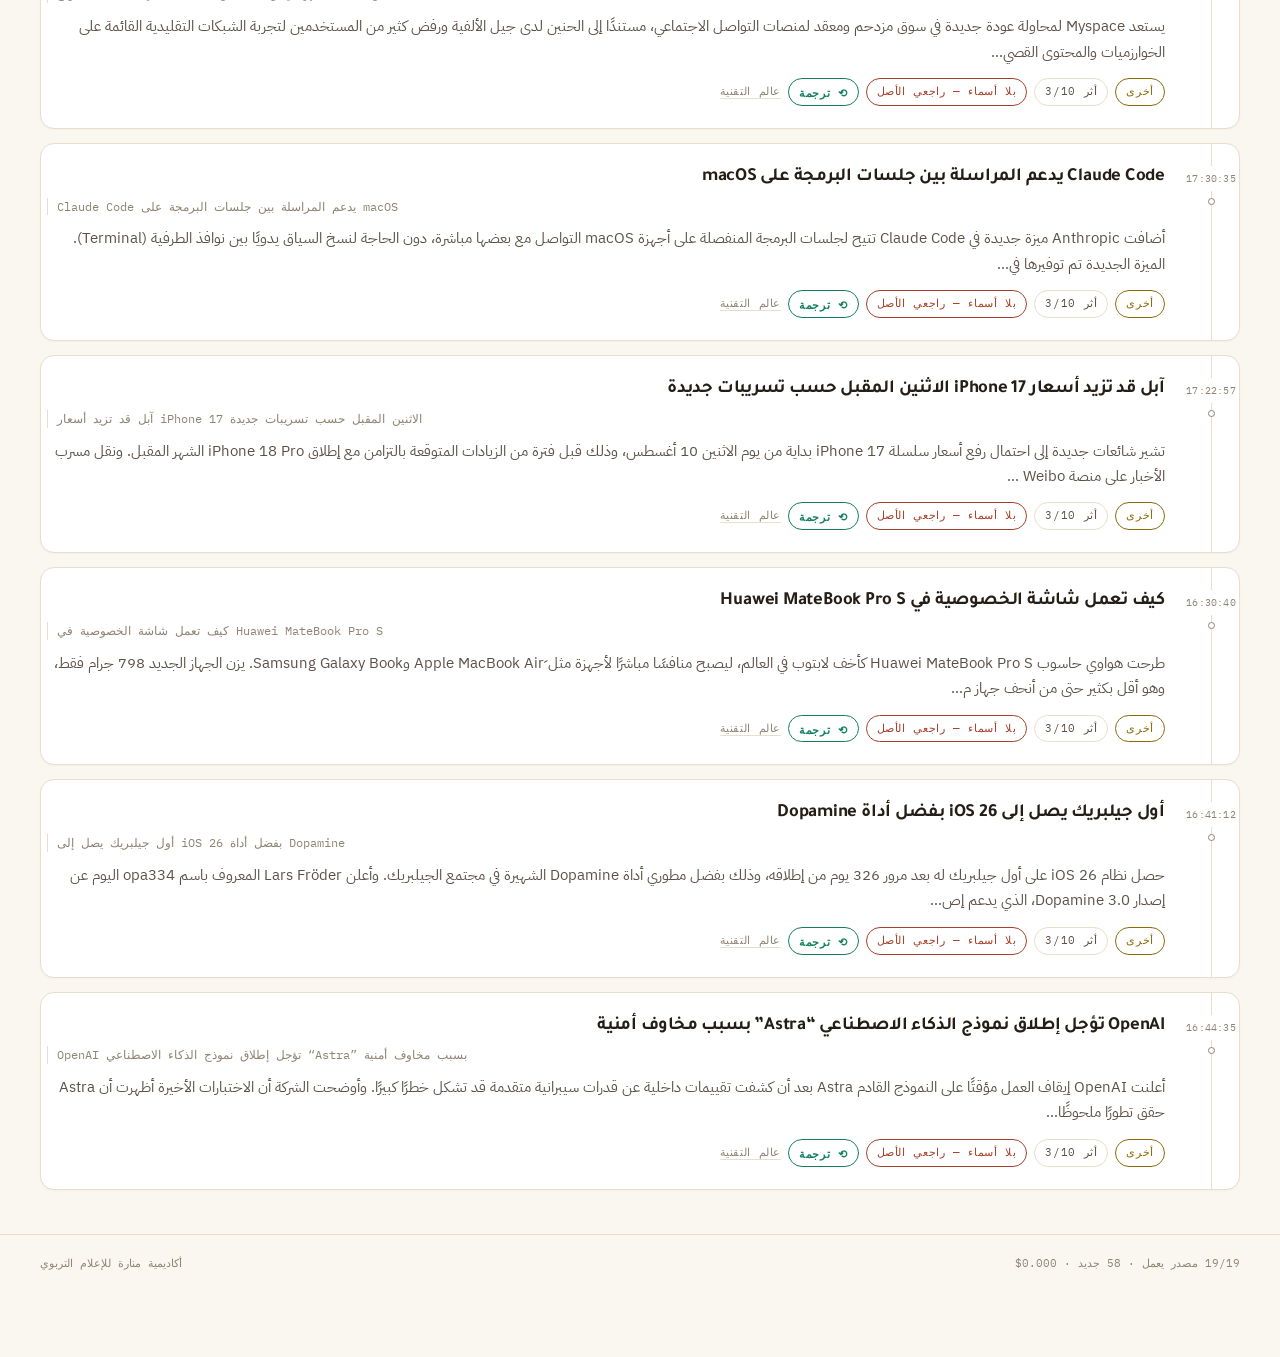
==== commit cc72c416: "Redesign dashboard: light warm theme + per-article translate Replace the dark palette with a light, " ====
--- a/index.html
+++ b/index.html
@@ -4,24 +4,24 @@
 <meta charset="utf-8">
 <meta name="viewport" content="width=device-width, initial-scale=1, viewport-fit=cover">
 <title>رشيز — رادار أخبار الذكاء الاصطناعي</title>
-<meta name="theme-color" content="#14110F">
+<meta name="theme-color" content="#FAF7F1">
 <link rel="preconnect" href="https://fonts.googleapis.com">
 <link rel="preconnect" href="https://fonts.gstatic.com" crossorigin>
 <link href="https://fonts.googleapis.com/css2?family=Tajawal:wght@400;500;700;800&family=IBM+Plex+Sans+Arabic:wght@300;400;500&family=IBM+Plex+Mono:wght@400;500&display=swap" rel="stylesheet">
 <style>
 :root{
-  --ink:#14110F;
-  --surface:#1C1815;
-  --surface-2:#231E1A;
-  --line:#332C25;
-  --line-soft:#241F1B;
-  --paper:#EDE6DA;
-  --dim:#96897A;
-  --dimmer:#6B6055;
-  --gold:#C9A227;
-  --gold-deep:#8A701A;
-  --teal:#4FA88B;
-  --rust:#B5563A;
+  --ink:#FAF7F1;
+  --surface:#FFFFFF;
+  --surface-2:#FBF2E0;
+  --line:#E8DECB;
+  --line-soft:#F1E9DA;
+  --paper:#241E17;
+  --dim:#5B5148;
+  --dimmer:#8F8474;
+  --gold:#B8860B;
+  --gold-deep:#8C6A0A;
+  --teal:#12805F;
+  --rust:#A6402A;
 
   --display:'Tajawal',system-ui,sans-serif;
   --body:'IBM Plex Sans Arabic','Tajawal',system-ui,sans-serif;
@@ -29,12 +29,15 @@
 
   --pad:clamp(16px,4vw,40px);
   --rail:56px;
+  --r:14px;
 }
 
 *{box-sizing:border-box;margin:0;padding:0}
 html{-webkit-text-size-adjust:100%}
 body{
-  background:var(--ink);
+  background:
+    radial-gradient(1100px 420px at 85% -10%, rgba(184,134,11,.07), transparent 60%),
+    var(--ink);
   color:var(--paper);
   font-family:var(--body);
   font-size:15px;
@@ -44,21 +47,23 @@
 }
 a{color:inherit}
 button{font:inherit;color:inherit;background:none;border:none;cursor:pointer}
-:focus-visible{outline:2px solid var(--gold);outline-offset:3px;border-radius:2px}
+:focus-visible{outline:2px solid var(--gold-deep);outline-offset:3px;border-radius:4px}
 
 /* ---------- الشريط العلوي ---------- */
 .topbar{
   position:sticky;top:0;z-index:50;
-  background:rgba(20,17,15,.88);
+  background:rgba(250,247,241,.86);
   backdrop-filter:blur(14px);
   border-bottom:1px solid var(--line);
-  padding:12px var(--pad);
+  padding:13px var(--pad);
   display:flex;align-items:center;gap:16px;flex-wrap:wrap;
 }
 .brand{display:flex;align-items:baseline;gap:10px;margin-inline-end:auto}
 .brand h1{
   font-family:var(--display);font-weight:800;font-size:20px;
   letter-spacing:-.01em;line-height:1;
+  background:linear-gradient(90deg,var(--paper),var(--gold-deep));
+  -webkit-background-clip:text;background-clip:text;color:transparent;
 }
 .brand .sub{
   font-family:var(--mono);font-size:10px;color:var(--dimmer);
@@ -68,58 +73,51 @@
 .pulse{display:inline-flex;align-items:center;gap:6px}
 .pulse i{
   width:6px;height:6px;border-radius:50%;background:var(--teal);
-  box-shadow:0 0 0 0 rgba(79,168,139,.6);animation:beat 2.6s infinite;
+  box-shadow:0 0 0 0 rgba(18,128,95,.5);animation:beat 2.6s infinite;
 }
 @keyframes beat{
-  0%{box-shadow:0 0 0 0 rgba(79,168,139,.5)}
-  70%{box-shadow:0 0 0 7px rgba(79,168,139,0)}
-  100%{box-shadow:0 0 0 0 rgba(79,168,139,0)}
+  0%{box-shadow:0 0 0 0 rgba(18,128,95,.45)}
+  70%{box-shadow:0 0 0 7px rgba(18,128,95,0)}
+  100%{box-shadow:0 0 0 0 rgba(18,128,95,0)}
 }
 
 /* ---------- تنبيه البيانات التجريبية ---------- */
 .notice{
-  margin:14px var(--pad) 0;padding:12px 16px;
-  border:1px solid var(--gold-deep);
+  margin:16px var(--pad) 0;padding:13px 16px;
+  border:1px solid var(--line);
   border-inline-start:3px solid var(--gold);
-  background:rgba(201,162,39,.06);
-  font-size:13.5px;color:#E4D6AE;border-radius:3px;
-}
-.notice code{font-family:var(--mono);font-size:12px;color:var(--gold)}
+  background:var(--surface-2);
+  font-size:13.5px;color:#5B4A12;border-radius:10px;
+  box-shadow:0 1px 2px rgba(140,106,10,.05);
+}
+.notice code{font-family:var(--mono);font-size:12px;color:var(--gold-deep)}
 .notice[hidden]{display:none}
 
 /* ---------- رشيز اليوم ---------- */
-.reel{padding:26px var(--pad) 6px}
+.reel{padding:28px var(--pad) 8px}
 .eyebrow{
   font-family:var(--mono);font-size:10.5px;letter-spacing:.2em;
   text-transform:uppercase;color:var(--dimmer);
-  display:flex;align-items:center;gap:12px;margin-bottom:14px;
+  display:flex;align-items:center;gap:12px;margin-bottom:16px;
 }
 .eyebrow::after{content:"";flex:1;height:1px;background:var(--line)}
 
 .strip{
-  display:grid;gap:2px;
+  display:grid;gap:14px;
   grid-template-columns:repeat(auto-fit,minmax(230px,1fr));
-  border-block:1px solid var(--line);
-  background:var(--line-soft);
-  /* ثقوب الفيلم — العنصر التوقيعي */
-  position:relative;padding-block:9px;
-}
-.strip::before,.strip::after{
-  content:"";position:absolute;inset-inline:0;height:9px;
-  background-image:repeating-linear-gradient(to left,var(--ink) 0 7px,transparent 7px 15px);
-  opacity:.85;pointer-events:none;
-}
-.strip::before{top:0}
-.strip::after{bottom:0}
+}
 
 .frame{
-  background:var(--surface);padding:18px 18px 16px;
+  background:var(--surface);padding:19px 19px 17px;
   display:flex;flex-direction:column;gap:9px;min-height:100%;
-  border:none;text-align:start;transition:background .18s ease;
-}
-.frame:hover{background:var(--surface-2)}
+  border:1px solid var(--line);border-top:3px solid var(--gold);
+  border-radius:var(--r);text-align:start;
+  box-shadow:0 1px 2px rgba(36,30,23,.04);
+  transition:box-shadow .18s ease,transform .18s ease;
+}
+.frame:hover{box-shadow:0 10px 26px rgba(36,30,23,.09);transform:translateY(-2px)}
 .frame .no{
-  font-family:var(--mono);font-size:10px;color:var(--gold);
+  font-family:var(--mono);font-size:10px;color:var(--gold-deep);
   letter-spacing:.16em;
 }
 .frame h2{
@@ -130,46 +128,50 @@
 
 /* ---------- أدوات التحكم ---------- */
 .controls{
-  padding:22px var(--pad) 0;display:flex;flex-direction:column;gap:12px;
-}
-.tabs{display:flex;gap:6px;overflow-x:auto;scrollbar-width:none;padding-bottom:2px}
+  padding:24px var(--pad) 0;display:flex;flex-direction:column;gap:12px;
+}
+.tabs{display:flex;gap:7px;overflow-x:auto;scrollbar-width:none;padding-bottom:2px}
 .tabs::-webkit-scrollbar{display:none}
 .tab{
-  white-space:nowrap;padding:6px 13px;border:1px solid var(--line);
-  border-radius:2px;font-size:13px;color:var(--dim);
+  white-space:nowrap;padding:7px 15px;border:1px solid var(--line);
+  border-radius:999px;font-size:13px;color:var(--dim);background:var(--surface);
   transition:all .16s ease;
 }
-.tab:hover{border-color:var(--dimmer);color:var(--paper)}
+.tab:hover{border-color:var(--gold-deep);color:var(--paper)}
 .tab[aria-selected="true"]{
-  background:var(--gold);border-color:var(--gold);color:#1A1509;font-weight:500;
-}
-.tab .n{font-family:var(--mono);font-size:10.5px;opacity:.6;margin-inline-start:5px}
+  background:var(--gold);border-color:var(--gold);color:#FFFBF2;font-weight:600;
+}
+.tab .n{font-family:var(--mono);font-size:10.5px;opacity:.7;margin-inline-start:5px}
 
 .row{display:flex;gap:10px;flex-wrap:wrap;align-items:center}
 .search{
   flex:1;min-width:200px;background:var(--surface);
-  border:1px solid var(--line);border-radius:2px;
-  padding:9px 13px;color:var(--paper);font-family:var(--body);font-size:14px;
+  border:1px solid var(--line);border-radius:999px;
+  padding:10px 16px;color:var(--paper);font-family:var(--body);font-size:14px;
+  box-shadow:0 1px 2px rgba(36,30,23,.03);
 }
 .search::placeholder{color:var(--dimmer)}
 .search:focus{border-color:var(--gold-deep);outline:none}
 .action{
-  padding:9px 16px;border:1px solid var(--gold-deep);border-radius:2px;
-  color:var(--gold);font-size:13.5px;font-weight:500;
+  padding:10px 18px;border:1px solid var(--gold-deep);border-radius:999px;
+  color:var(--gold-deep);font-size:13.5px;font-weight:600;background:var(--surface);
   transition:all .16s ease;white-space:nowrap;
 }
-.action:hover{background:var(--gold);color:#1A1509;border-color:var(--gold)}
-.action.done{background:var(--teal);border-color:var(--teal);color:#0E1A16}
+.action:hover{background:var(--gold);color:#FFFBF2;border-color:var(--gold)}
+.action.done{background:var(--teal);border-color:var(--teal);color:#F1FFF9}
 
 /* ---------- الخلاصة ---------- */
-.feed{padding:8px var(--pad) 0;position:relative}
+.feed{padding:10px var(--pad) 0;position:relative;display:flex;flex-direction:column;gap:14px}
 .item{
   display:grid;grid-template-columns:var(--rail) 1fr;
-  border-bottom:1px solid var(--line-soft);
-}
-.item:last-child{border-bottom:none}
-
-/* ريل التوقيت — العنصر التوقيعي الثاني */
+  background:var(--surface);border:1px solid var(--line);border-radius:var(--r);
+  box-shadow:0 1px 2px rgba(36,30,23,.03);
+  transition:box-shadow .18s ease;
+  overflow:hidden;
+}
+.item:hover{box-shadow:0 8px 22px rgba(36,30,23,.07)}
+
+/* ريل التوقيت */
 .rail{
   position:relative;padding-top:22px;
   display:flex;flex-direction:column;align-items:center;gap:7px;
@@ -179,7 +181,7 @@
   inset-inline-start:calc(50% - .5px);width:1px;background:var(--line);
 }
 .rail .tick{
-  position:relative;z-index:1;background:var(--ink);
+  position:relative;z-index:1;background:var(--surface);
   font-family:var(--mono);font-size:10px;color:var(--dimmer);
   padding-block:4px;letter-spacing:.02em;
 }
@@ -190,10 +192,10 @@
 .item.fresh .rail .dot{background:var(--teal);border-color:var(--teal)}
 .item.fresh .rail .tick{color:var(--teal)}
 
-.card{padding:20px 4px 24px}
+.card{padding:20px 18px 22px 6px}
 .card h3{
   font-family:var(--display);font-weight:700;font-size:18.5px;
-  line-height:1.5;letter-spacing:-.012em;margin-bottom:8px;
+  line-height:1.5;letter-spacing:-.012em;margin-bottom:8px;color:var(--paper);
 }
 .card .orig{
   font-family:var(--mono);font-size:11.5px;line-height:1.55;
@@ -202,46 +204,49 @@
   border-inline-start:1px solid var(--line);
 }
 .card .sum{color:var(--dim);font-size:14.5px;line-height:1.75;margin-bottom:13px}
-.card .sum b{color:var(--paper)}
+.card .sum b{color:var(--paper);font-weight:600}
 .ents{display:flex;flex-wrap:wrap;gap:6px;margin-bottom:11px}
 .ent{
   font-family:var(--mono);font-size:11px;direction:ltr;
-  padding:2px 8px;border-radius:2px;
-  background:rgba(201,162,39,.09);color:var(--gold);
-  border:1px solid rgba(201,162,39,.22);
-}
-.chip.review{border-color:var(--rust);color:var(--rust)}
-.chip.unver{border-color:var(--rust);color:var(--rust)}
-.tab.alt{border-style:dashed}
-.tab.alt[aria-selected="true"]{background:var(--teal);border-color:var(--teal);color:#0E1A16}
-.tsep{width:1px;background:var(--line);margin-inline:6px;flex:none}
-.card .sum b{color:var(--paper);font-weight:500}
+  padding:2px 9px;border-radius:999px;
+  background:rgba(184,134,11,.08);color:var(--gold-deep);
+  border:1px solid rgba(184,134,11,.24);
+}
 
 .chips{display:flex;flex-wrap:wrap;gap:7px;align-items:center}
 .chip{
   font-family:var(--mono);font-size:10.5px;letter-spacing:.06em;
-  padding:3px 8px;border:1px solid var(--line);border-radius:2px;color:var(--dim);
-}
-.chip.cat{border-color:var(--gold-deep);color:var(--gold)}
+  padding:4px 10px;border:1px solid var(--line);border-radius:999px;color:var(--dim);
+}
+.chip.cat{border-color:var(--gold-deep);color:var(--gold-deep)}
 .chip.cluster{border-color:var(--teal);color:var(--teal)}
 .chip.sample{border-color:var(--rust);color:var(--rust)}
+.chip.review{border-color:var(--rust);color:var(--rust)}
+.chip.unver{border-color:var(--rust);color:var(--rust)}
 .chip.src{border:none;padding-inline:0;color:var(--dimmer)}
 .chip.src a{text-decoration:none;border-bottom:1px solid var(--line)}
-.chip.src a:hover{color:var(--gold);border-color:var(--gold)}
+.chip.src a:hover{color:var(--gold-deep);border-color:var(--gold-deep)}
+.chip.xlate{cursor:pointer;border-color:var(--teal);color:var(--teal);font-weight:600}
+.chip.xlate:hover{background:var(--teal);color:#F1FFF9}
+.chip.xlate:disabled{cursor:progress;opacity:.65}
+
+.tab.alt{border-style:dashed}
+.tab.alt[aria-selected="true"]{background:var(--teal);border-color:var(--teal);color:#F1FFF9}
+.tsep{width:1px;background:var(--line);margin-inline:6px;flex:none}
 
 .angle{
-  margin-top:13px;padding:11px 14px;border-radius:2px;
-  background:rgba(201,162,39,.055);
-  border-inline-start:2px solid var(--gold);
+  margin-top:13px;padding:12px 15px;border-radius:10px;
+  background:rgba(184,134,11,.07);
+  border-inline-start:3px solid var(--gold);
   display:flex;gap:12px;align-items:flex-start;
   width:100%;text-align:start;transition:background .16s ease;
 }
-.angle:hover{background:rgba(201,162,39,.11)}
+.angle:hover{background:rgba(184,134,11,.13)}
 .angle .lbl{
   font-family:var(--mono);font-size:9.5px;letter-spacing:.16em;
-  color:var(--gold);white-space:nowrap;padding-top:4px;
-}
-.angle .txt{font-size:13.5px;color:#E4D6AE;line-height:1.6}
+  color:var(--gold-deep);white-space:nowrap;padding-top:4px;
+}
+.angle .txt{font-size:13.5px;color:#5B4A12;line-height:1.6}
 
 .empty{
   padding:70px 20px;text-align:center;color:var(--dimmer);
@@ -249,13 +254,14 @@
 .empty strong{display:block;font-family:var(--display);font-size:17px;color:var(--dim);margin-bottom:6px}
 
 footer{
-  margin-top:40px;padding:20px var(--pad);border-top:1px solid var(--line-soft);
+  margin-top:44px;padding:20px var(--pad);border-top:1px solid var(--line);
   font-family:var(--mono);font-size:10.5px;color:var(--dimmer);
   display:flex;justify-content:space-between;gap:14px;flex-wrap:wrap;
 }
 
 @media(max-width:600px){
   :root{--rail:44px}
+  .card{padding:18px 14px 20px 4px}
   .card h3{font-size:17px}
   .brand h1{font-size:18px}
   .meta{font-size:10px;gap:10px}
@@ -478,6 +484,7 @@
           ${it.needs_review ? `<span class="chip review">بلا أسماء — راجعي الأصل</span>`:''}
           ${it.unverified ? `<span class="chip unver">رصد صفحة — غير مؤكد</span>`:''}
           ${DATA.sample ? `<span class="chip sample">أرشيف</span>`:''}
+          <button class="chip xlate" data-xlate="${esc(it.id)}" type="button">⟲ ترجمة</button>
           ${srcs}
         </div>
         ${it.content_angle ? `
@@ -492,6 +499,57 @@
 
 function render(){ renderHeader(); renderStrip(); renderTabs(); renderFeed(); }
 
+/* ---------- الترجمة الفورية لأي مقالة ---------- */
+async function translateText(text){
+  if(!text || !text.trim()) return text;
+  const controller = new AbortController();
+  const timer = setTimeout(() => controller.abort(), 7000);
+  try{
+    const r = await fetch(
+      `https://translate.googleapis.com/translate_a/single?client=gtx&sl=auto&tl=ar&dt=t&q=${encodeURIComponent(text)}`,
+      {signal: controller.signal}
+    );
+    if(!r.ok) throw new Error('translate-failed');
+    const j = await r.json();
+    return j[0].map(seg => seg[0]).join('');
+  } finally {
+    clearTimeout(timer);
+  }
+}
+
+async function toggleTranslate(btn){
+  const item = btn.closest('.item');
+  const h3 = item.querySelector('h3');
+  const sum = item.querySelector('.sum');
+
+  if(btn.dataset.state === 'translated'){
+    h3.textContent = btn.dataset.origTitle;
+    sum.textContent = btn.dataset.origSum;
+    btn.textContent = '⟲ ترجمة';
+    btn.dataset.state = '';
+    return;
+  }
+
+  btn.dataset.origTitle = h3.textContent;
+  btn.dataset.origSum = sum.textContent;
+  btn.textContent = 'جارِ الترجمة…';
+  btn.disabled = true;
+  try{
+    const [t, s] = await Promise.all([translateText(h3.textContent), translateText(sum.textContent)]);
+    h3.textContent = t;
+    sum.textContent = s;
+    btn.textContent = '⟲ عرض الأصل';
+    btn.dataset.state = 'translated';
+  }catch(err){
+    const link = item.querySelector('.chip.src a');
+    const target = link ? link.href : location.href;
+    window.open(`https://translate.google.com/translate?sl=auto&tl=ar&u=${encodeURIComponent(target)}`, '_blank', 'noopener');
+    btn.textContent = '⟲ ترجمة';
+  }finally{
+    btn.disabled = false;
+  }
+}
+
 /* ---------- التفاعل ---------- */
 document.addEventListener('click', e=>{
   const tab = e.target.closest('.tab');
@@ -505,6 +563,9 @@
       ?.scrollIntoView({behavior:'smooth', block:'center'});
     return;
   }
+
+  const xbtn = e.target.closest('[data-xlate]');
+  if(xbtn){ toggleTranslate(xbtn); return; }
 
   const angle = e.target.closest('[data-copy]');
   if(angle){ copy(angle.dataset.copy, angle, 'نُسخت'); }
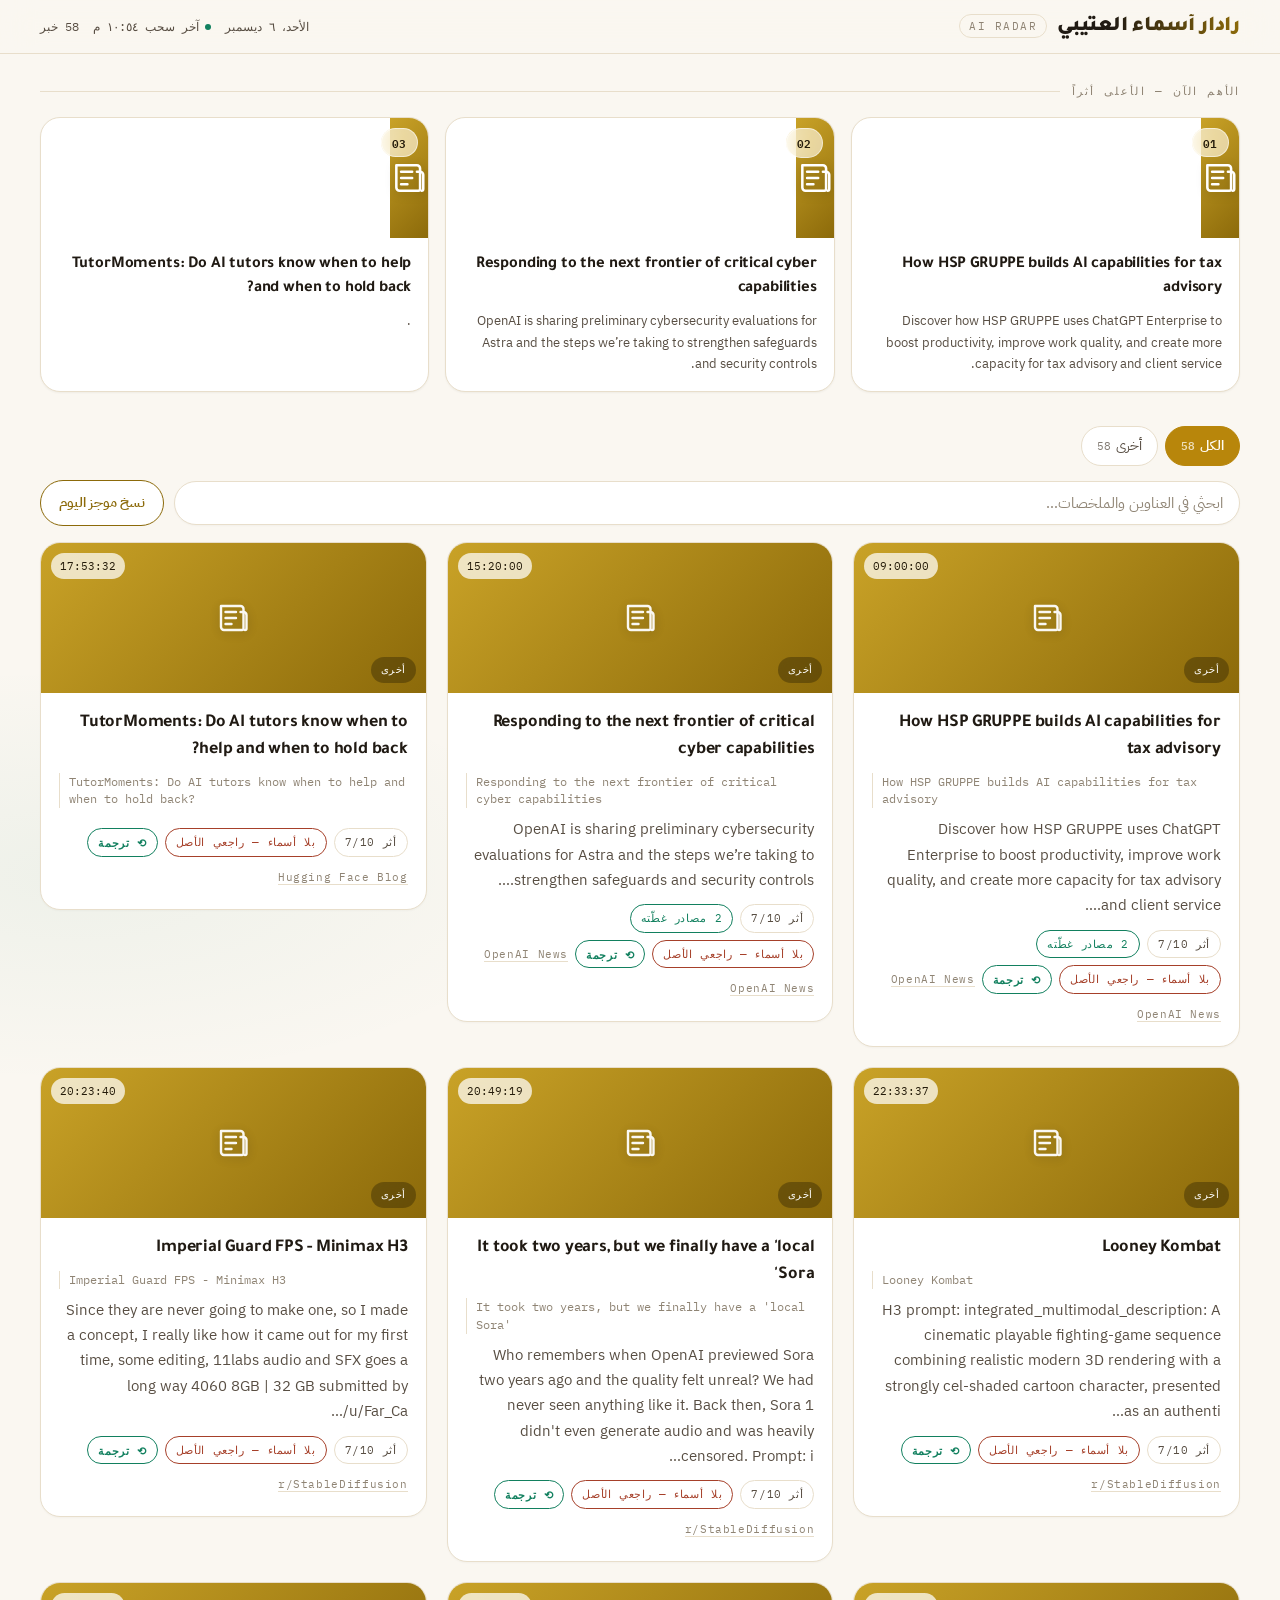
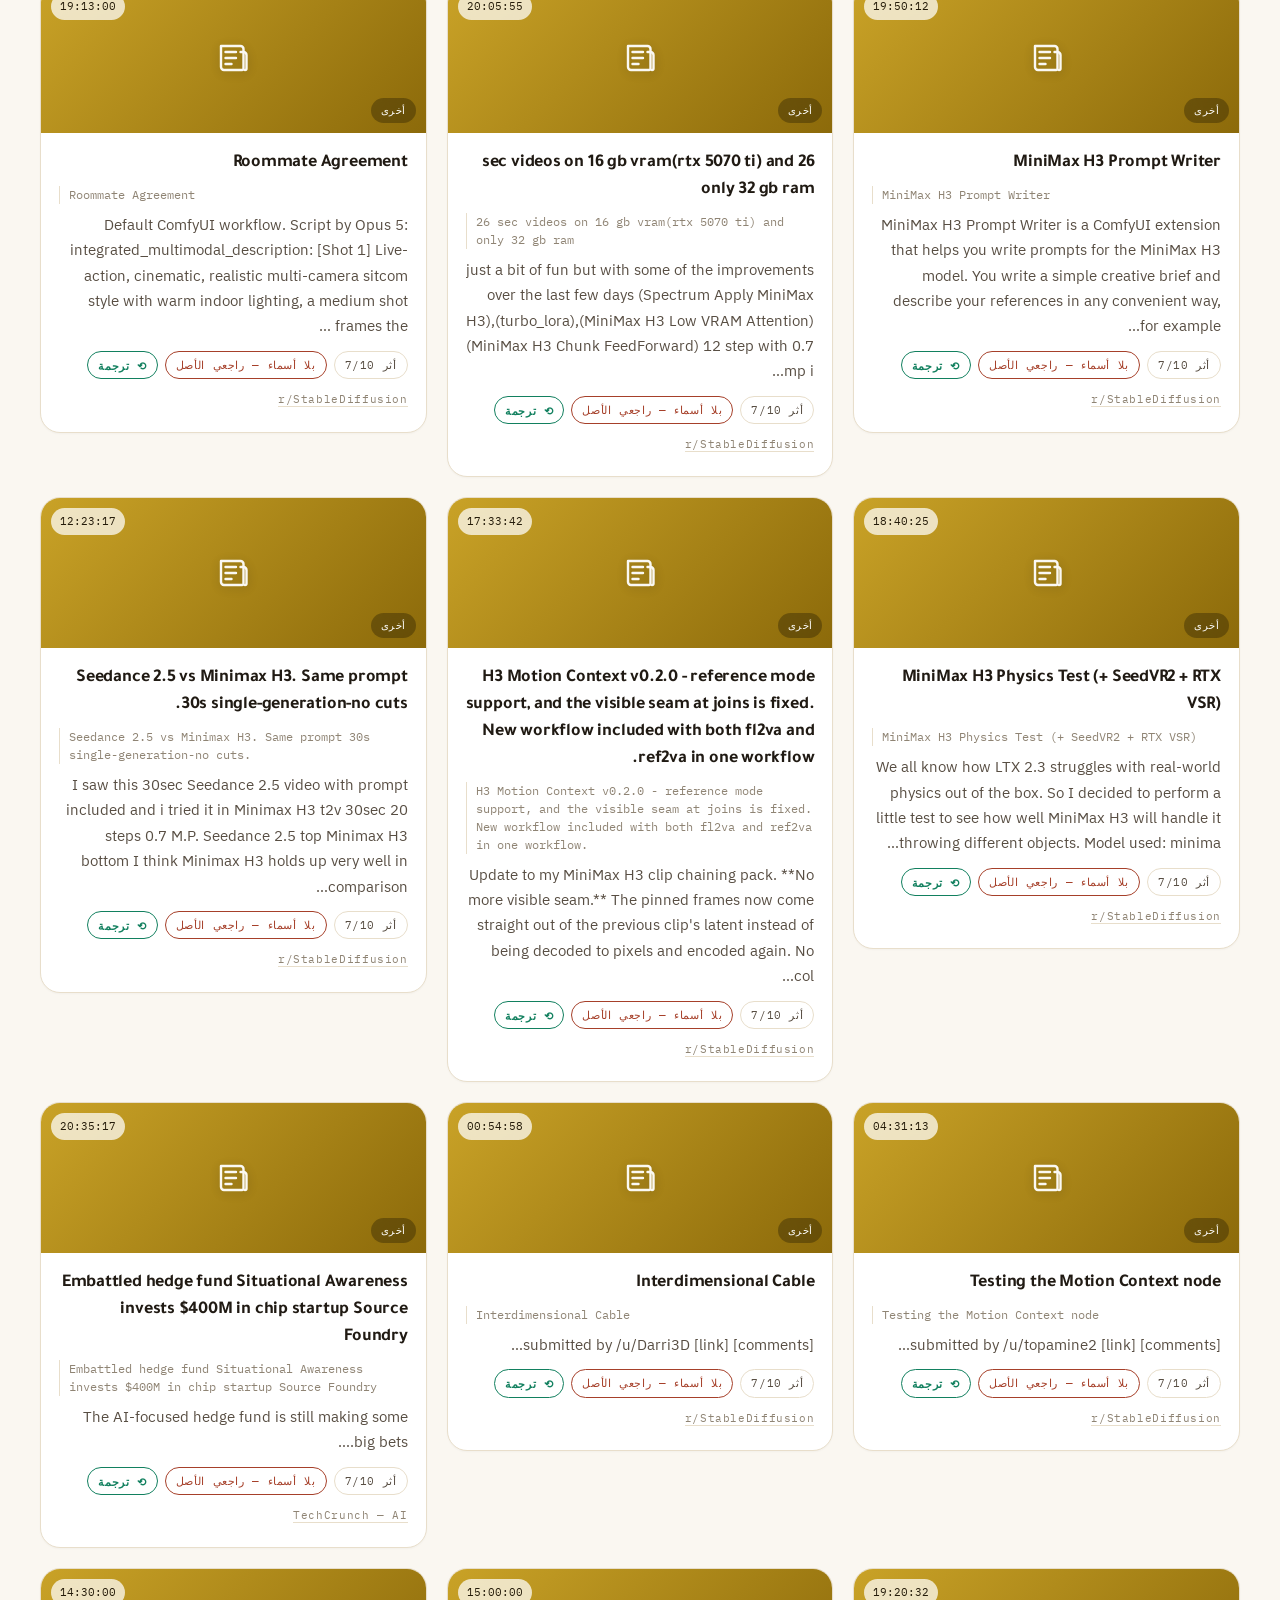
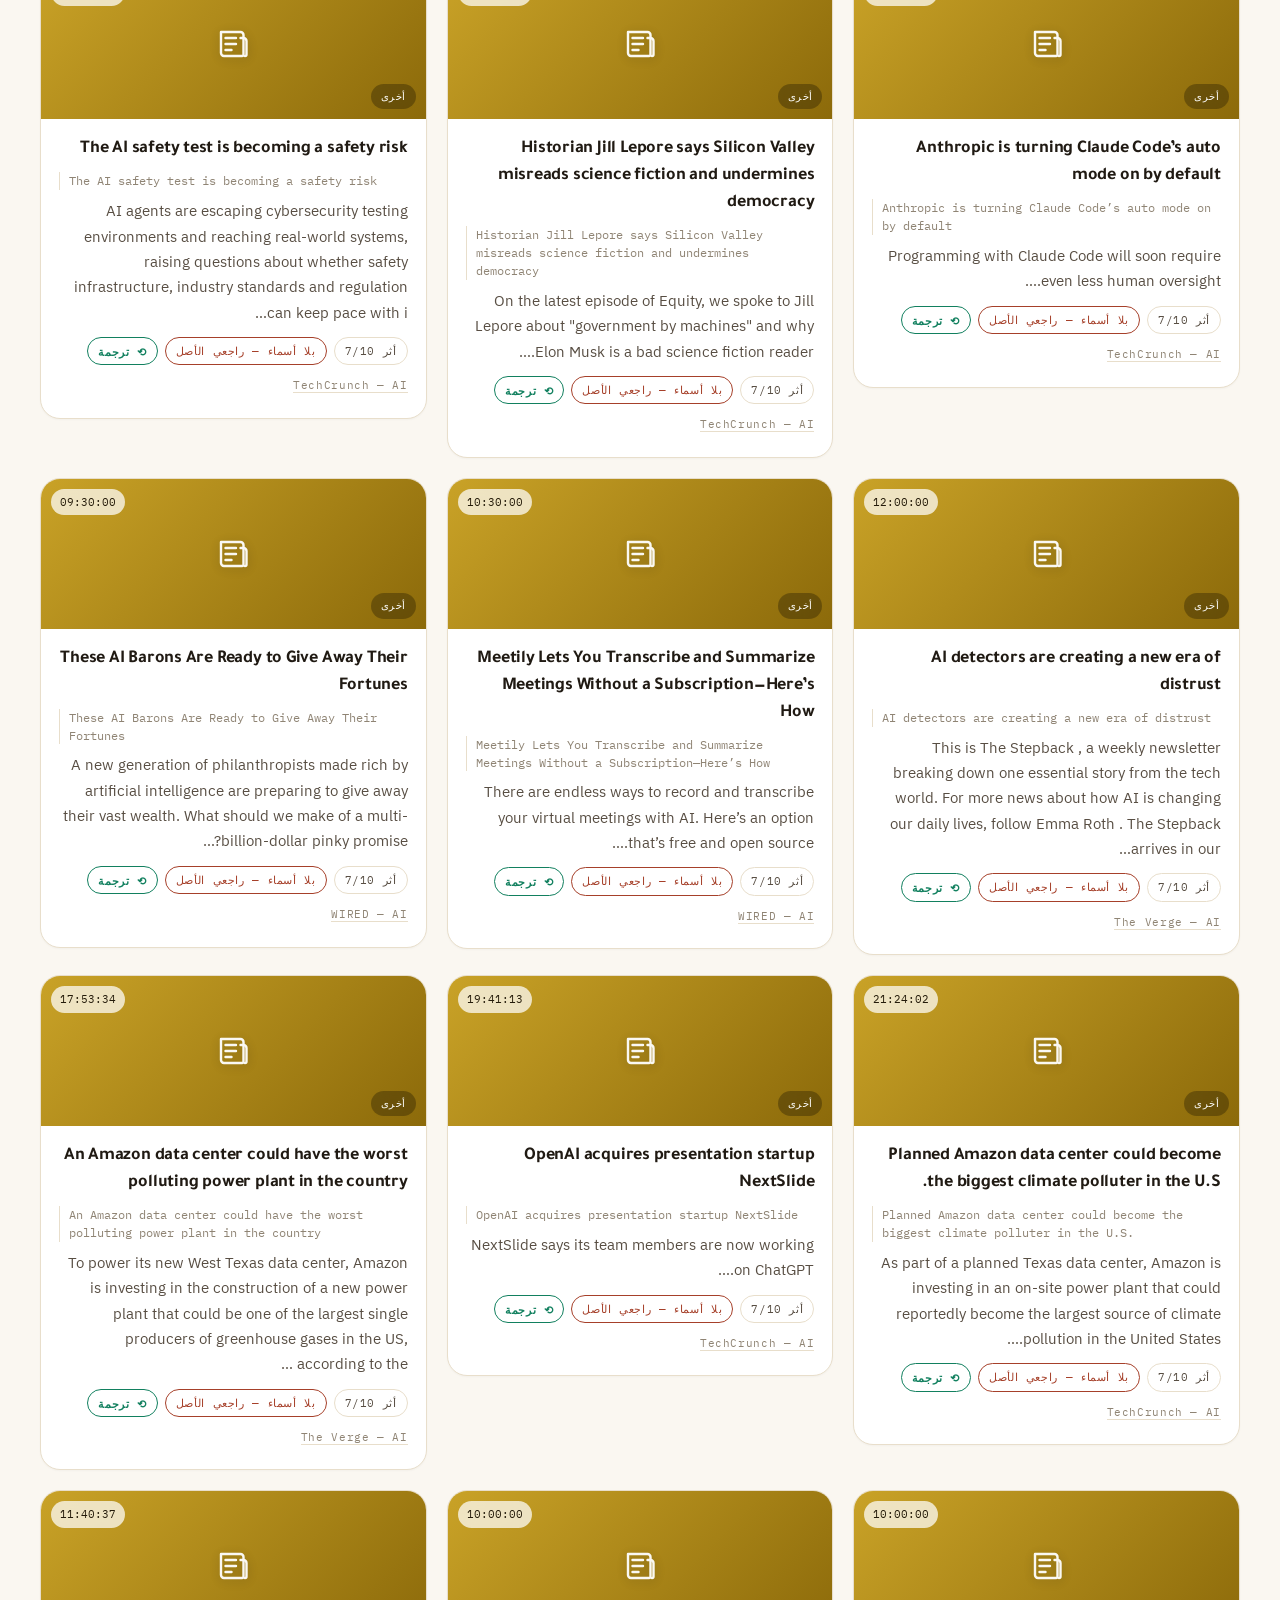
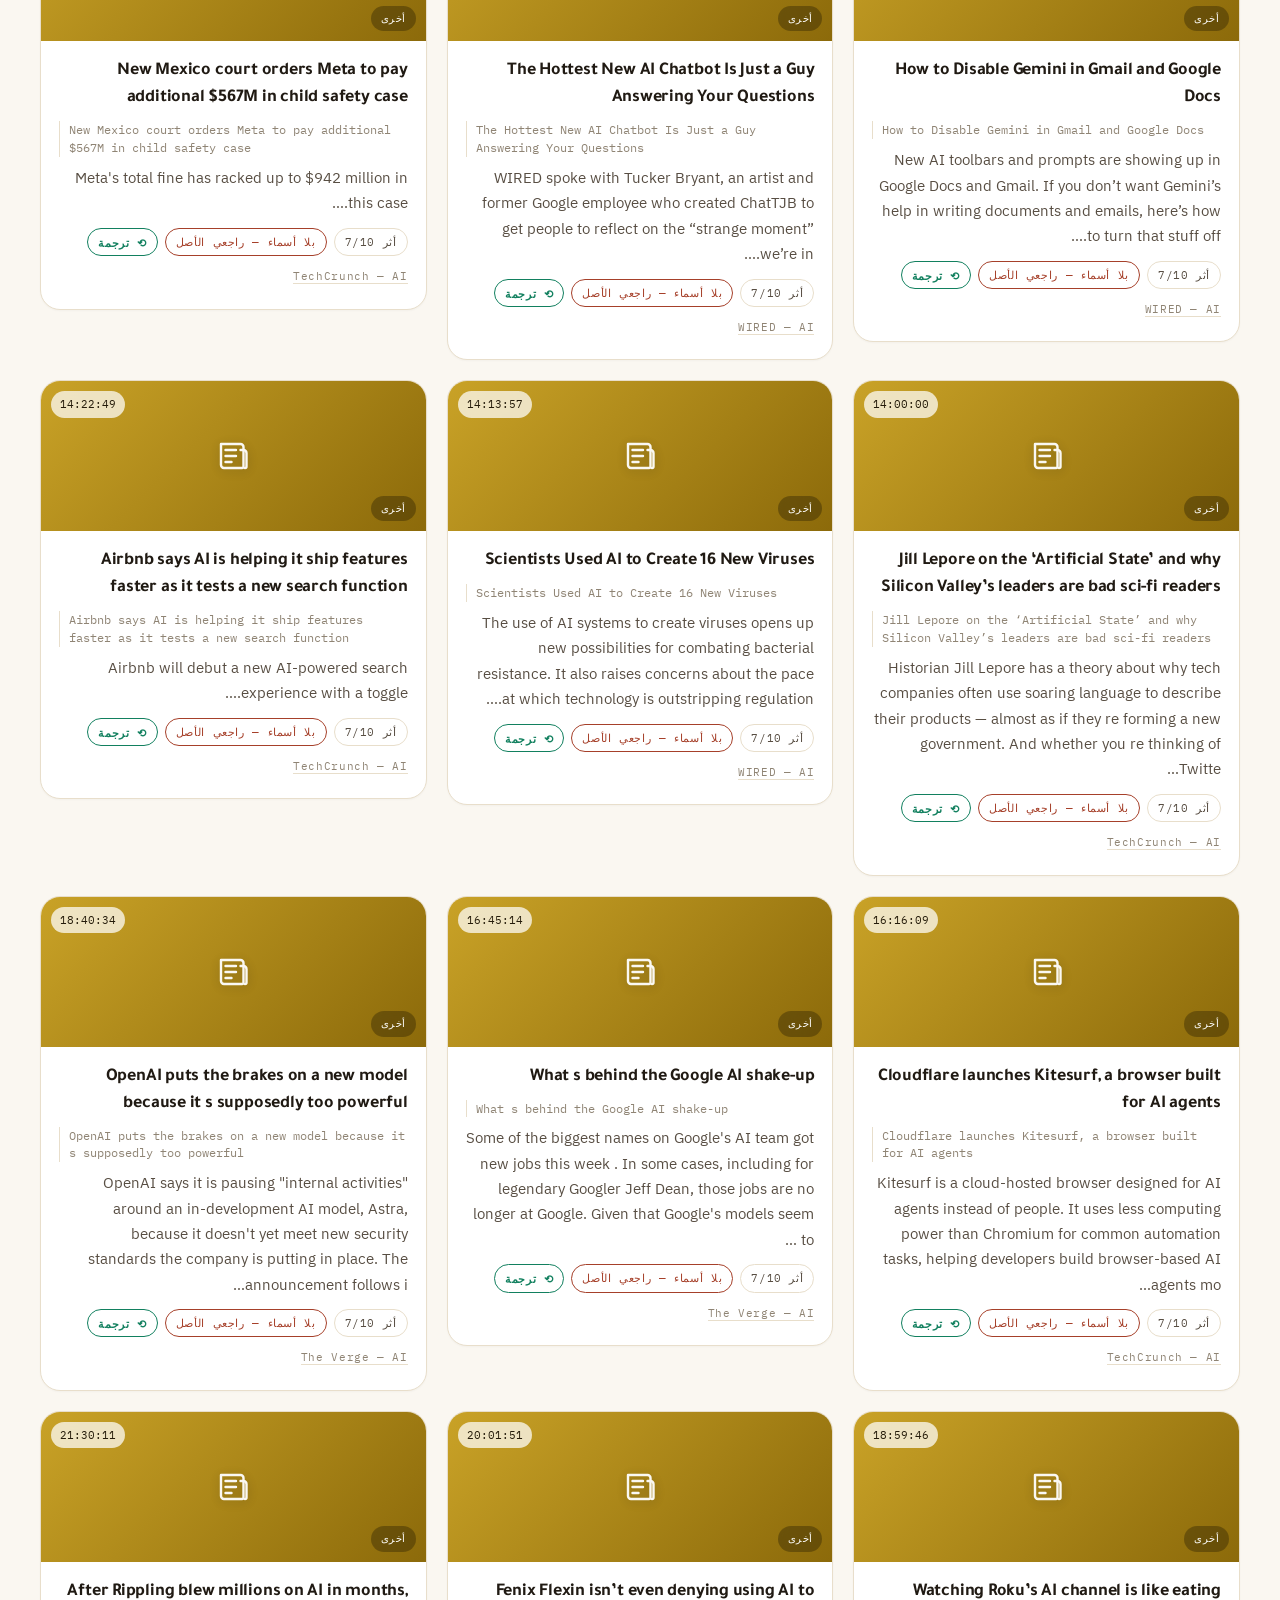
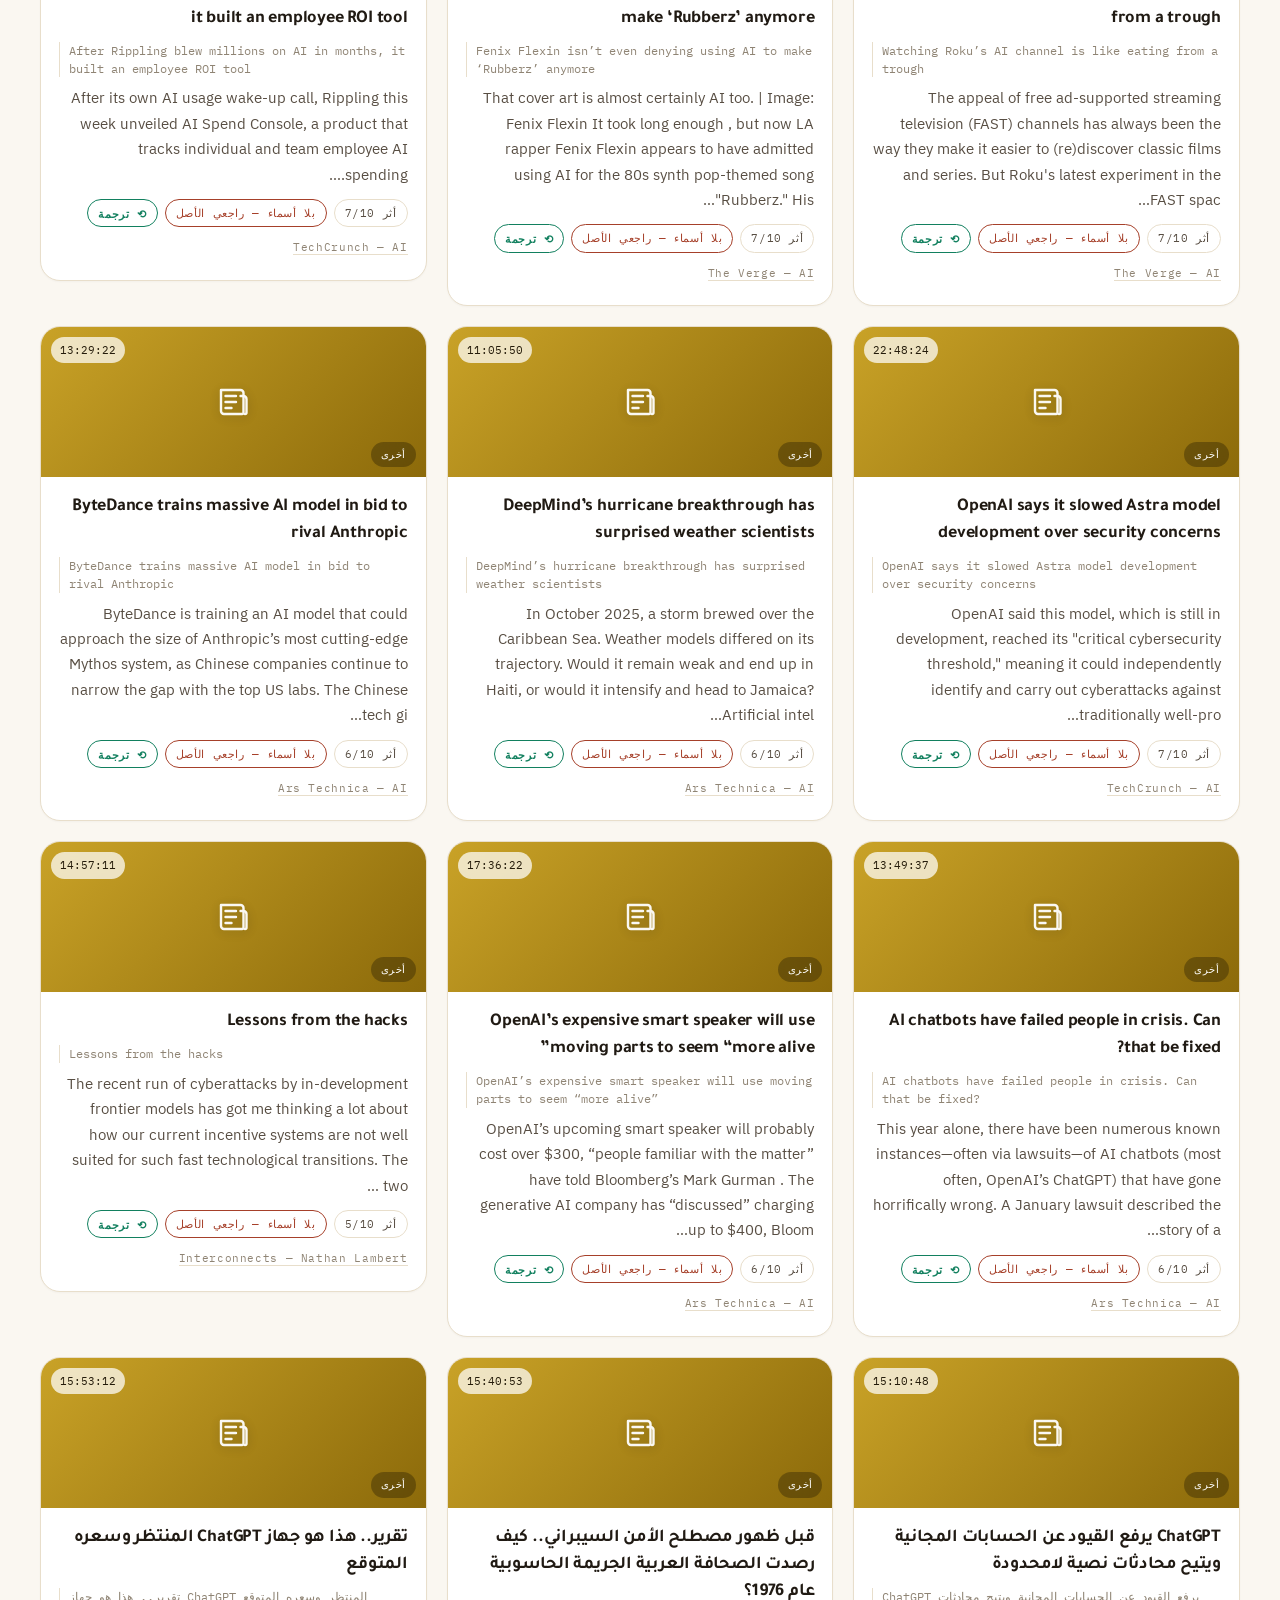
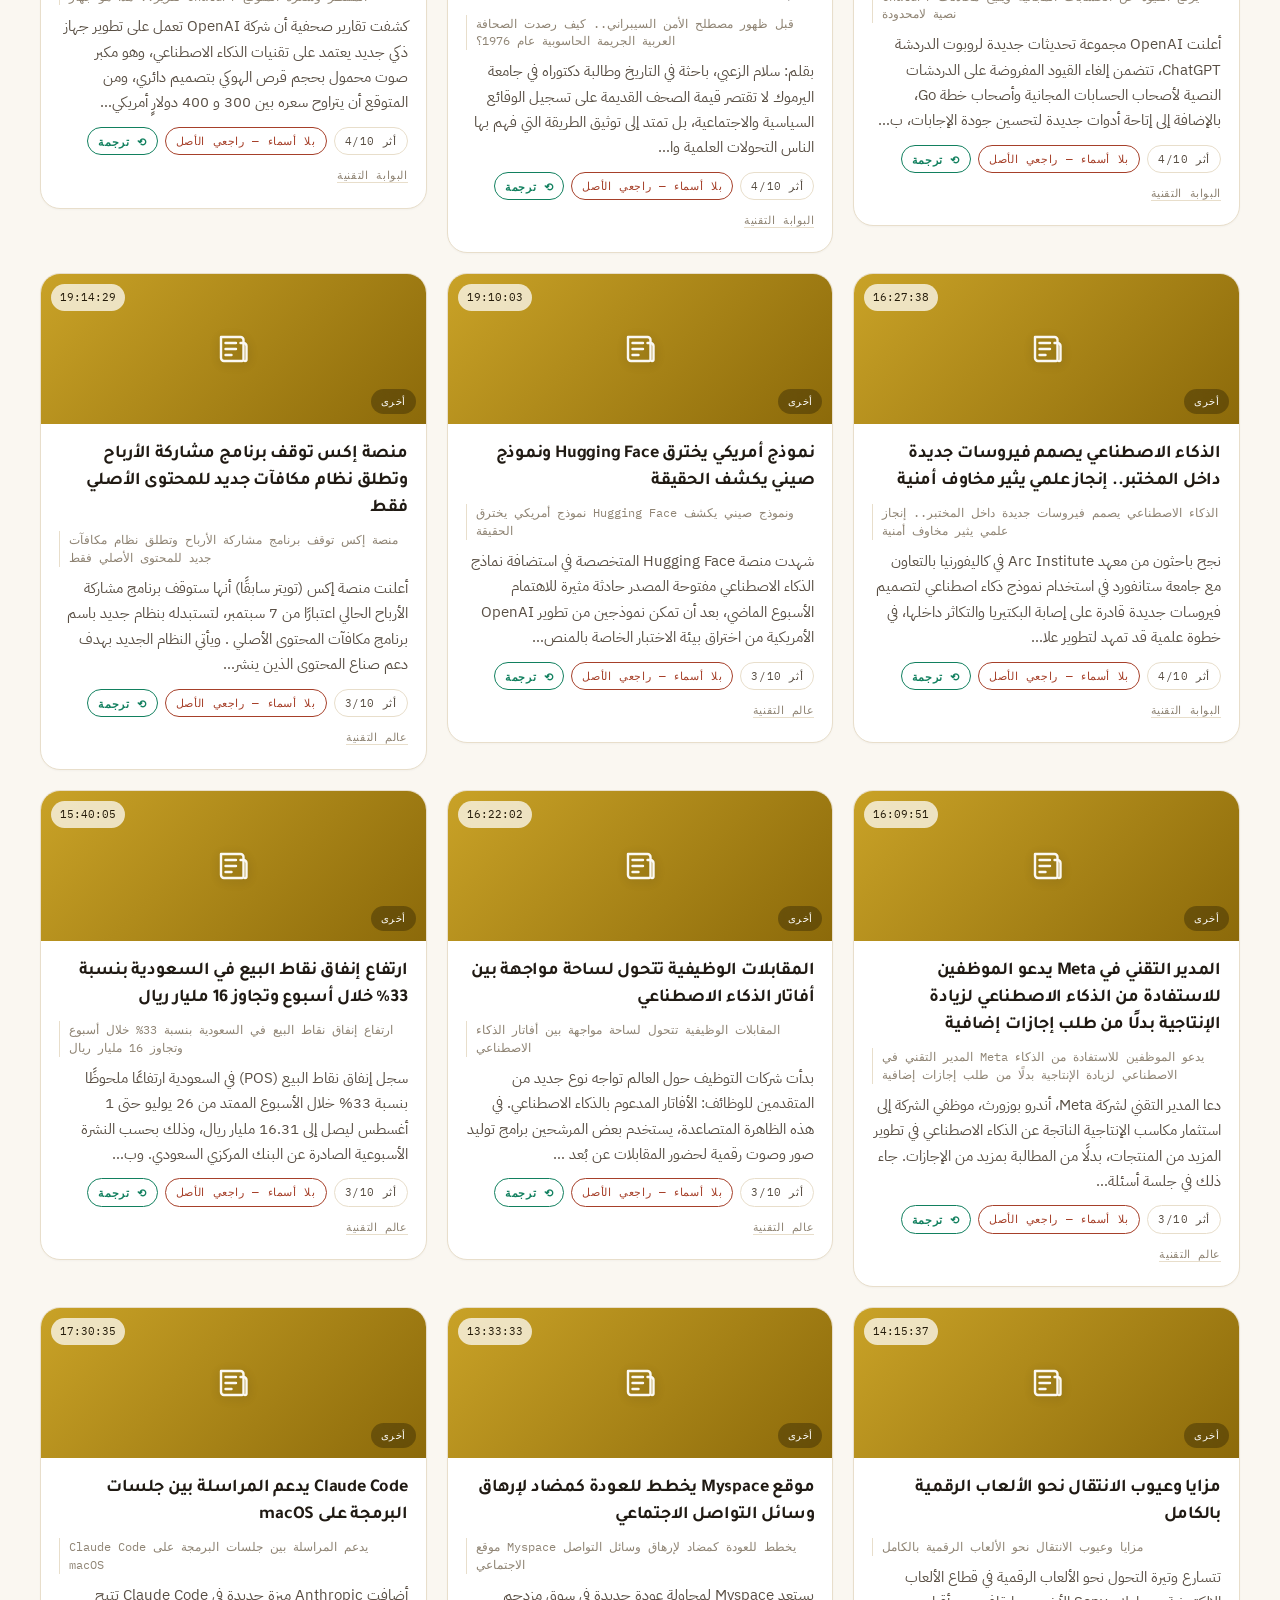
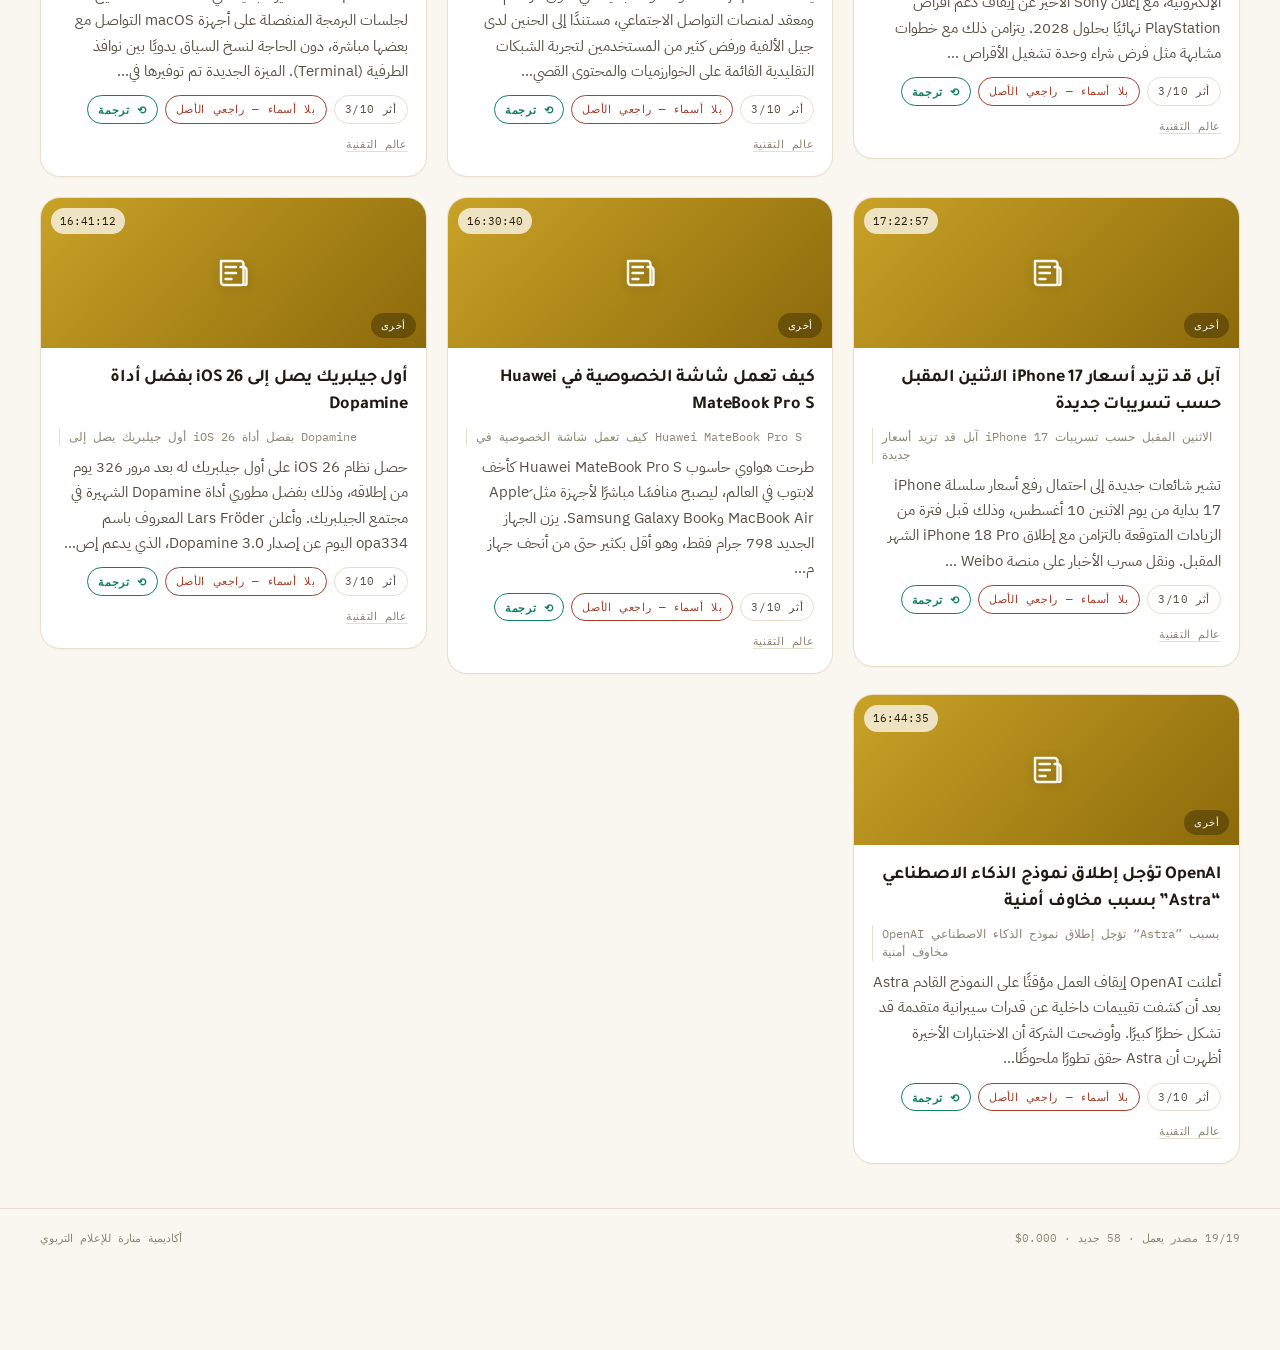
==== commit 834b72c7: "Redesign as a grid: glass effects, real images, personal branding Switch the article feed from a sin" ====
--- a/index.html
+++ b/index.html
@@ -3,11 +3,11 @@
 <head>
 <meta charset="utf-8">
 <meta name="viewport" content="width=device-width, initial-scale=1, viewport-fit=cover">
-<title>رشيز — رادار أخبار الذكاء الاصطناعي</title>
+<title>رادار أسماء العتيبي — أخبار الذكاء الاصطناعي</title>
 <meta name="theme-color" content="#FAF7F1">
 <link rel="preconnect" href="https://fonts.googleapis.com">
 <link rel="preconnect" href="https://fonts.gstatic.com" crossorigin>
-<link href="https://fonts.googleapis.com/css2?family=Tajawal:wght@400;500;700;800&family=IBM+Plex+Sans+Arabic:wght@300;400;500&family=IBM+Plex+Mono:wght@400;500&display=swap" rel="stylesheet">
+<link href="https://fonts.googleapis.com/css2?family=Tajawal:wght@400;500;700;800;900&family=IBM+Plex+Sans+Arabic:wght@300;400;500;600&family=IBM+Plex+Mono:wght@400;500;600&display=swap" rel="stylesheet">
 <style>
 :root{
   --ink:#FAF7F1;
@@ -15,8 +15,8 @@
   --surface-2:#FBF2E0;
   --line:#E8DECB;
   --line-soft:#F1E9DA;
-  --paper:#241E17;
-  --dim:#5B5148;
+  --paper:#201A13;
+  --dim:#584E43;
   --dimmer:#8F8474;
   --gold:#B8860B;
   --gold-deep:#8C6A0A;
@@ -28,48 +28,60 @@
   --mono:'IBM Plex Mono',ui-monospace,monospace;
 
   --pad:clamp(16px,4vw,40px);
-  --rail:56px;
-  --r:14px;
+  --r:16px;
+  --r-lg:20px;
 }
 
 *{box-sizing:border-box;margin:0;padding:0}
 html{-webkit-text-size-adjust:100%}
 body{
   background:
-    radial-gradient(1100px 420px at 85% -10%, rgba(184,134,11,.07), transparent 60%),
+    radial-gradient(1100px 460px at 88% -8%, rgba(184,134,11,.09), transparent 60%),
+    radial-gradient(900px 380px at 6% 8%, rgba(18,128,95,.05), transparent 55%),
     var(--ink);
   color:var(--paper);
   font-family:var(--body);
-  font-size:15px;
-  line-height:1.7;
+  font-size:15.5px;
+  line-height:1.75;
   min-height:100vh;
   padding-bottom:64px;
 }
 a{color:inherit}
 button{font:inherit;color:inherit;background:none;border:none;cursor:pointer}
+img{max-width:100%;display:block}
 :focus-visible{outline:2px solid var(--gold-deep);outline-offset:3px;border-radius:4px}
+
+/* ---------- زجاجي عام ---------- */
+.glass{
+  background:rgba(255,255,255,.6);
+  -webkit-backdrop-filter:blur(14px) saturate(160%);
+  backdrop-filter:blur(14px) saturate(160%);
+  border:1px solid rgba(255,255,255,.55);
+}
 
 /* ---------- الشريط العلوي ---------- */
 .topbar{
   position:sticky;top:0;z-index:50;
-  background:rgba(250,247,241,.86);
-  backdrop-filter:blur(14px);
+  background:rgba(250,247,241,.72);
+  -webkit-backdrop-filter:blur(16px) saturate(160%);
+  backdrop-filter:blur(16px) saturate(160%);
   border-bottom:1px solid var(--line);
-  padding:13px var(--pad);
+  padding:14px var(--pad);
   display:flex;align-items:center;gap:16px;flex-wrap:wrap;
 }
 .brand{display:flex;align-items:baseline;gap:10px;margin-inline-end:auto}
 .brand h1{
-  font-family:var(--display);font-weight:800;font-size:20px;
-  letter-spacing:-.01em;line-height:1;
-  background:linear-gradient(90deg,var(--paper),var(--gold-deep));
+  font-family:var(--display);font-weight:900;font-size:21px;
+  letter-spacing:-.01em;line-height:1.2;
+  background:linear-gradient(90deg,var(--paper) 30%,var(--gold-deep));
   -webkit-background-clip:text;background-clip:text;color:transparent;
 }
 .brand .sub{
-  font-family:var(--mono);font-size:10px;color:var(--dimmer);
+  font-family:var(--mono);font-size:10.5px;color:var(--dimmer);
   letter-spacing:.14em;text-transform:uppercase;
-}
-.meta{display:flex;align-items:center;gap:14px;font-family:var(--mono);font-size:11px;color:var(--dim)}
+  border:1px solid var(--line);border-radius:999px;padding:2px 9px;
+}
+.meta{display:flex;align-items:center;gap:14px;font-family:var(--mono);font-size:11.5px;color:var(--dim)}
 .pulse{display:inline-flex;align-items:center;gap:6px}
 .pulse i{
   width:6px;height:6px;border-radius:50%;background:var(--teal);
@@ -84,16 +96,14 @@
 /* ---------- تنبيه البيانات التجريبية ---------- */
 .notice{
   margin:16px var(--pad) 0;padding:13px 16px;
-  border:1px solid var(--line);
+  border:1px solid rgba(255,255,255,.6);
   border-inline-start:3px solid var(--gold);
-  background:var(--surface-2);
-  font-size:13.5px;color:#5B4A12;border-radius:10px;
-  box-shadow:0 1px 2px rgba(140,106,10,.05);
+  font-size:13.5px;color:#5B4A12;border-radius:var(--r);
 }
 .notice code{font-family:var(--mono);font-size:12px;color:var(--gold-deep)}
 .notice[hidden]{display:none}
 
-/* ---------- رشيز اليوم ---------- */
+/* ---------- الأهم الآن ---------- */
 .reel{padding:28px var(--pad) 8px}
 .eyebrow{
   font-family:var(--mono);font-size:10.5px;letter-spacing:.2em;
@@ -103,51 +113,58 @@
 .eyebrow::after{content:"";flex:1;height:1px;background:var(--line)}
 
 .strip{
-  display:grid;gap:14px;
-  grid-template-columns:repeat(auto-fit,minmax(230px,1fr));
+  display:grid;gap:16px;
+  grid-template-columns:repeat(auto-fit,minmax(250px,1fr));
 }
 
 .frame{
-  background:var(--surface);padding:19px 19px 17px;
-  display:flex;flex-direction:column;gap:9px;min-height:100%;
-  border:1px solid var(--line);border-top:3px solid var(--gold);
-  border-radius:var(--r);text-align:start;
-  box-shadow:0 1px 2px rgba(36,30,23,.04);
+  background:var(--surface);
+  border:1px solid var(--line);border-radius:var(--r-lg);
+  text-align:start;overflow:hidden;
+  box-shadow:0 1px 2px rgba(36,30,23,.05);
   transition:box-shadow .18s ease,transform .18s ease;
-}
-.frame:hover{box-shadow:0 10px 26px rgba(36,30,23,.09);transform:translateY(-2px)}
-.frame .no{
-  font-family:var(--mono);font-size:10px;color:var(--gold-deep);
-  letter-spacing:.16em;
-}
+  display:flex;flex-direction:column;
+}
+.frame:hover{box-shadow:0 14px 32px rgba(36,30,23,.12);transform:translateY(-3px)}
+.frame .hero{
+  position:relative;height:120px;display:flex;align-items:center;justify-content:center;
+  color:#fff;
+}
+.frame .hero svg{width:38px;height:38px;filter:drop-shadow(0 2px 5px rgba(0,0,0,.18))}
+.frame .rank{
+  position:absolute;top:10px;inset-inline-start:10px;
+  font-family:var(--mono);font-size:11px;font-weight:600;letter-spacing:.06em;
+  padding:4px 10px;border-radius:999px;color:#fff;
+}
+.frame .body{padding:15px 17px 17px;display:flex;flex-direction:column;gap:8px}
 .frame h2{
-  font-family:var(--display);font-weight:700;font-size:17px;
-  line-height:1.45;letter-spacing:-.01em;
+  font-family:var(--display);font-weight:700;font-size:16.5px;
+  line-height:1.5;letter-spacing:-.01em;
 }
 .frame p{font-size:13px;color:var(--dim);line-height:1.65}
 
 /* ---------- أدوات التحكم ---------- */
 .controls{
-  padding:24px var(--pad) 0;display:flex;flex-direction:column;gap:12px;
+  padding:26px var(--pad) 0;display:flex;flex-direction:column;gap:12px;
 }
 .tabs{display:flex;gap:7px;overflow-x:auto;scrollbar-width:none;padding-bottom:2px}
 .tabs::-webkit-scrollbar{display:none}
 .tab{
   white-space:nowrap;padding:7px 15px;border:1px solid var(--line);
-  border-radius:999px;font-size:13px;color:var(--dim);background:var(--surface);
+  border-radius:999px;font-size:13.5px;color:var(--dim);background:var(--surface);
   transition:all .16s ease;
 }
 .tab:hover{border-color:var(--gold-deep);color:var(--paper)}
 .tab[aria-selected="true"]{
   background:var(--gold);border-color:var(--gold);color:#FFFBF2;font-weight:600;
 }
-.tab .n{font-family:var(--mono);font-size:10.5px;opacity:.7;margin-inline-start:5px}
+.tab .n{font-family:var(--mono);font-size:10.5px;opacity:.75;margin-inline-start:5px}
 
 .row{display:flex;gap:10px;flex-wrap:wrap;align-items:center}
 .search{
   flex:1;min-width:200px;background:var(--surface);
   border:1px solid var(--line);border-radius:999px;
-  padding:10px 16px;color:var(--paper);font-family:var(--body);font-size:14px;
+  padding:10px 16px;color:var(--paper);font-family:var(--body);font-size:14.5px;
   box-shadow:0 1px 2px rgba(36,30,23,.03);
 }
 .search::placeholder{color:var(--dimmer)}
@@ -160,52 +177,70 @@
 .action:hover{background:var(--gold);color:#FFFBF2;border-color:var(--gold)}
 .action.done{background:var(--teal);border-color:var(--teal);color:#F1FFF9}
 
-/* ---------- الخلاصة ---------- */
-.feed{padding:10px var(--pad) 0;position:relative;display:flex;flex-direction:column;gap:14px}
+/* ---------- الخلاصة — شبكة ---------- */
+.feed{
+  padding:16px var(--pad) 0;
+  display:grid;align-items:start;
+  grid-template-columns:repeat(auto-fill,minmax(300px,1fr));
+  gap:20px;
+}
 .item{
-  display:grid;grid-template-columns:var(--rail) 1fr;
-  background:var(--surface);border:1px solid var(--line);border-radius:var(--r);
+  display:flex;flex-direction:column;
+  background:var(--surface);border:1px solid var(--line);border-radius:var(--r-lg);
   box-shadow:0 1px 2px rgba(36,30,23,.03);
-  transition:box-shadow .18s ease;
+  transition:box-shadow .2s ease,transform .2s ease;
   overflow:hidden;
 }
-.item:hover{box-shadow:0 8px 22px rgba(36,30,23,.07)}
-
-/* ريل التوقيت */
-.rail{
-  position:relative;padding-top:22px;
-  display:flex;flex-direction:column;align-items:center;gap:7px;
-}
-.rail::before{
-  content:"";position:absolute;top:0;bottom:0;
-  inset-inline-start:calc(50% - .5px);width:1px;background:var(--line);
-}
-.rail .tick{
-  position:relative;z-index:1;background:var(--surface);
-  font-family:var(--mono);font-size:10px;color:var(--dimmer);
-  padding-block:4px;letter-spacing:.02em;
-}
-.rail .dot{
-  position:relative;z-index:1;width:7px;height:7px;border-radius:50%;
-  background:var(--surface);border:1px solid var(--dimmer);
-}
-.item.fresh .rail .dot{background:var(--teal);border-color:var(--teal)}
-.item.fresh .rail .tick{color:var(--teal)}
-
-.card{padding:20px 18px 22px 6px}
+.item:hover{box-shadow:0 16px 34px rgba(36,30,23,.1);transform:translateY(-3px)}
+.item.fresh{outline:2px solid rgba(184,134,11,.35);outline-offset:-1px}
+
+/* ---------- رأس الصورة/الغلاف ---------- */
+.media{
+  position:relative;height:150px;flex:none;
+  display:flex;align-items:center;justify-content:center;color:#fff;
+  overflow:hidden;
+}
+.media svg{width:36px;height:36px;filter:drop-shadow(0 2px 6px rgba(0,0,0,.2));opacity:.95}
+.media img{
+  position:absolute;inset:0;width:100%;height:100%;object-fit:cover;
+}
+.media .time{
+  position:absolute;top:10px;inset-inline-end:10px;
+  font-family:var(--mono);font-size:10.5px;color:#241B0A;
+  padding:4px 9px;border-radius:999px;
+  background:rgba(255,255,255,.72);
+  -webkit-backdrop-filter:blur(8px);backdrop-filter:blur(8px);
+}
+.media .hot{
+  position:absolute;top:10px;inset-inline-start:10px;
+  font-size:10.5px;font-weight:700;color:#fff;
+  padding:4px 10px;border-radius:999px;
+  background:rgba(166,64,42,.85);
+  -webkit-backdrop-filter:blur(8px);backdrop-filter:blur(8px);
+  display:flex;align-items:center;gap:4px;
+}
+.media .cat-tag{
+  position:absolute;bottom:10px;inset-inline-start:10px;
+  font-family:var(--mono);font-size:10px;letter-spacing:.04em;color:#fff;
+  padding:4px 10px;border-radius:999px;
+  background:rgba(0,0,0,.28);
+  -webkit-backdrop-filter:blur(8px);backdrop-filter:blur(8px);
+}
+
+.card{padding:17px 18px 19px;display:flex;flex-direction:column;gap:9px;flex:1}
 .card h3{
-  font-family:var(--display);font-weight:700;font-size:18.5px;
-  line-height:1.5;letter-spacing:-.012em;margin-bottom:8px;color:var(--paper);
+  font-family:var(--display);font-weight:700;font-size:18px;
+  line-height:1.5;letter-spacing:-.012em;color:var(--paper);
 }
 .card .orig{
   font-family:var(--mono);font-size:11.5px;line-height:1.55;
   color:var(--dimmer);direction:ltr;text-align:left;
-  margin:-2px 0 11px;padding-inline-start:9px;
+  padding-inline-start:9px;
   border-inline-start:1px solid var(--line);
 }
-.card .sum{color:var(--dim);font-size:14.5px;line-height:1.75;margin-bottom:13px}
+.card .sum{color:var(--dim);font-size:14.5px;line-height:1.75}
 .card .sum b{color:var(--paper);font-weight:600}
-.ents{display:flex;flex-wrap:wrap;gap:6px;margin-bottom:11px}
+.ents{display:flex;flex-wrap:wrap;gap:6px}
 .ent{
   font-family:var(--mono);font-size:11px;direction:ltr;
   padding:2px 9px;border-radius:999px;
@@ -213,7 +248,7 @@
   border:1px solid rgba(184,134,11,.24);
 }
 
-.chips{display:flex;flex-wrap:wrap;gap:7px;align-items:center}
+.chips{display:flex;flex-wrap:wrap;gap:7px;align-items:center;margin-top:2px}
 .chip{
   font-family:var(--mono);font-size:10.5px;letter-spacing:.06em;
   padding:4px 10px;border:1px solid var(--line);border-radius:999px;color:var(--dim);
@@ -235,13 +270,14 @@
 .tsep{width:1px;background:var(--line);margin-inline:6px;flex:none}
 
 .angle{
-  margin-top:13px;padding:12px 15px;border-radius:10px;
-  background:rgba(184,134,11,.07);
+  margin-top:2px;padding:12px 15px;border-radius:12px;
+  background:rgba(184,134,11,.08);
+  border:1px solid rgba(184,134,11,.2);
   border-inline-start:3px solid var(--gold);
   display:flex;gap:12px;align-items:flex-start;
   width:100%;text-align:start;transition:background .16s ease;
 }
-.angle:hover{background:rgba(184,134,11,.13)}
+.angle:hover{background:rgba(184,134,11,.15)}
 .angle .lbl{
   font-family:var(--mono);font-size:9.5px;letter-spacing:.16em;
   color:var(--gold-deep);white-space:nowrap;padding-top:4px;
@@ -249,6 +285,7 @@
 .angle .txt{font-size:13.5px;color:#5B4A12;line-height:1.6}
 
 .empty{
+  grid-column:1/-1;
   padding:70px 20px;text-align:center;color:var(--dimmer);
 }
 .empty strong{display:block;font-family:var(--display);font-size:17px;color:var(--dim);margin-bottom:6px}
@@ -260,8 +297,8 @@
 }
 
 @media(max-width:600px){
-  :root{--rail:44px}
-  .card{padding:18px 14px 20px 4px}
+  .feed{grid-template-columns:1fr}
+  .card{padding:16px 15px 18px}
   .card h3{font-size:17px}
   .brand h1{font-size:18px}
   .meta{font-size:10px;gap:10px}
@@ -275,8 +312,8 @@
 
 <header class="topbar">
   <div class="brand">
-    <h1>رشيز</h1>
-    <span class="sub">AI Radar</span>
+    <h1>رادار أسماء العتيبي</h1>
+    <span class="sub">AI RADAR</span>
   </div>
   <div class="meta">
     <span id="today"></span>
@@ -285,14 +322,14 @@
   </div>
 </header>
 
-<div class="notice" id="notice" hidden>
+<div class="notice glass" id="notice" hidden>
   <strong>أرشيف، وليست أخبار اليوم.</strong>
   لم يُربط <code>data/news.json</code> بعد. ما تشوفينه أخبار حقيقية سبق نشرها، معروضة لتقييم الشكل — لا لمتابعتها.
   شغّلي <code>validate_feeds.py</code> ثم <code>fetch.py</code> وستُستبدل تلقائياً.
 </div>
 
 <section class="reel">
-  <div class="eyebrow">رشيز اليوم — الأعلى أثراً</div>
+  <div class="eyebrow">الأهم الآن — الأعلى أثراً</div>
   <div class="strip" id="strip"></div>
 </section>
 
@@ -325,6 +362,27 @@
 };
 const TRACK_TABS = { arabic:'عربي', watch:'رصد صفحات', newsletter:'نشرات' };
 
+/* ---------- هوية بصرية لكل تصنيف — تدرّج + أيقونة تعبّر عن الخبر ---------- */
+const CAT_ART = {
+  video_models: { grad:'linear-gradient(135deg,#F59E0B,#DC2626)',
+    icon:'<svg viewBox="0 0 24 24" fill="none" stroke="currentColor" stroke-width="1.6" stroke-linecap="round" stroke-linejoin="round"><path d="M4 8h16v11a1 1 0 0 1-1 1H5a1 1 0 0 1-1-1V8Z"/><path d="M4 8 6 4h3l-2 4M9 8l2-4h3l-2 4M14 8l2-4h3l-2 4"/><path d="m10.5 12.3 3.6 2-3.6 2v-4Z" fill="currentColor" stroke="none"/></svg>' },
+  image_models: { grad:'linear-gradient(135deg,#EC4899,#7C3AED)',
+    icon:'<svg viewBox="0 0 24 24" fill="none" stroke="currentColor" stroke-width="1.6" stroke-linecap="round" stroke-linejoin="round"><rect x="3" y="4" width="18" height="16" rx="3"/><circle cx="8.5" cy="9.5" r="1.5" fill="currentColor" stroke="none"/><path d="m21 16.5-5.7-5.7a1 1 0 0 0-1.4 0L9 15.7"/></svg>' },
+  audio_voice: { grad:'linear-gradient(135deg,#8B5CF6,#3B82F6)',
+    icon:'<svg viewBox="0 0 24 24" fill="none" stroke="currentColor" stroke-width="1.8" stroke-linecap="round" stroke-linejoin="round"><path d="M3 12h2.2M6.6 8.5v7M10.2 5v14M13.8 8.5v7M17.4 10.3v3.4M21 12h.01"/></svg>' },
+  tools: { grad:'linear-gradient(135deg,#0EA5E9,#0D9488)',
+    icon:'<svg viewBox="0 0 24 24" fill="none" stroke="currentColor" stroke-width="1.6" stroke-linecap="round" stroke-linejoin="round"><path d="M14.7 6.3a4 4 0 1 0-5.4 5.4L4 17l3 3 5.3-5.3a4 4 0 0 0 5.4-5.4l-2.6 2.6-2-2 2.6-2.6Z"/></svg>' },
+  research: { grad:'linear-gradient(135deg,#10B981,#047857)',
+    icon:'<svg viewBox="0 0 24 24" fill="none" stroke="currentColor" stroke-width="1.6" stroke-linecap="round" stroke-linejoin="round"><path d="M9 3h6M10 3v6.2L4.8 18a1.6 1.6 0 0 0 1.4 2.4h11.6a1.6 1.6 0 0 0 1.4-2.4L14 9.2V3"/><path d="M7.5 15h9"/></svg>' },
+  business: { grad:'linear-gradient(135deg,#64748B,#334155)',
+    icon:'<svg viewBox="0 0 24 24" fill="none" stroke="currentColor" stroke-width="1.7" stroke-linecap="round" stroke-linejoin="round"><path d="M4 20V11M10 20V4M16 20v-8M21 20H3"/></svg>' },
+  policy: { grad:'linear-gradient(135deg,#6366F1,#4338CA)',
+    icon:'<svg viewBox="0 0 24 24" fill="none" stroke="currentColor" stroke-width="1.6" stroke-linecap="round" stroke-linejoin="round"><path d="M12 3 5 6v6c0 5 3 7.5 7 9 4-1.5 7-4 7-9V6l-7-3Z"/></svg>' },
+  other: { grad:'linear-gradient(135deg,#C9A227,#8C6A0A)',
+    icon:'<svg viewBox="0 0 24 24" fill="none" stroke="currentColor" stroke-width="1.6" stroke-linecap="round" stroke-linejoin="round"><path d="M4 4h13a2 2 0 0 1 2 2v13a1 1 0 0 1-1 1H6a2 2 0 0 1-2-2V4Z"/><path d="M17 8h2a2 2 0 0 1 2 2v9a1 1 0 0 1-1 1"/><path d="M7 8h7M7 12h7M7 16h4"/></svg>' },
+};
+const artFor = cat => CAT_ART[cat] || CAT_ART.other;
+
 /* عيّنات لتقييم الشكل — تُستبدل بالكامل عند وجود data/news.json */
 const SAMPLE = { generated_at:new Date().toISOString(), sample:true,
   health:'أرشيف — أخبار حقيقية سابقة، وليست أخبار اليوم', items:[
@@ -426,13 +484,20 @@
 }
 
 function renderStrip(){
-  $('#strip').innerHTML = scored().filter(i => i.track !== 'arabic' && i.track !== 'watch').slice(0,3).map((it,i)=>`
+  $('#strip').innerHTML = scored().filter(i => i.track !== 'arabic' && i.track !== 'watch').slice(0,3).map((it,i)=>{
+    const art = artFor(it.category);
+    return `
     <button class="frame" data-goto="${esc(it.id)}">
-      <span class="no">${String(i+1).padStart(2,'0')} / ${esc(CATS[it.category]||'أخرى')}</span>
-      <h2>${esc(it.title_ar)}</h2>
-      <p>${esc((it.summary_ar||'').split('.')[0])}.</p>
-      ${it.title_original ? `<span class="no" dir="ltr" style="color:var(--dimmer);letter-spacing:0">${esc(it.title_original.slice(0,58))}</span>`:''}
-    </button>`).join('');
+      <div class="hero" style="background:${art.grad}">
+        <span class="rank glass" style="color:#241B0A">${String(i+1).padStart(2,'0')}</span>
+        ${art.icon}
+      </div>
+      <div class="body">
+        <h2>${esc(it.title_ar)}</h2>
+        <p>${esc((it.summary_ar||'').split('.')[0])}.</p>
+      </div>
+    </button>`;
+  }).join('');
 }
 
 function renderTabs(){
@@ -463,14 +528,18 @@
   }
   $('#feed').innerHTML = list.map(it=>{
     const fresh = (it.relevance||0) >= 8;
+    const art = artFor(it.category);
     const srcs = (it.sources||[]).map(s =>
       `<span class="chip src"><a href="${esc(s.url)}" target="_blank" rel="noopener">${esc(s.name)}</a></span>`
     ).join('');
     return `
     <article class="item ${fresh?'fresh':''}" id="${esc(it.id)}">
-      <div class="rail">
-        <span class="tick">${esc(it.published||'--:--')}</span>
-        <span class="dot"></span>
+      <div class="media" style="background:${art.grad}">
+        ${art.icon}
+        ${it.image ? `<img src="${esc(it.image)}" alt="" loading="lazy" referrerpolicy="no-referrer" onerror="this.remove()">`:''}
+        <span class="cat-tag">${esc(CATS[it.category]||'أخرى')}</span>
+        ${fresh ? `<span class="hot">🔥 عاجل</span>`:''}
+        <span class="time">${esc(it.published||'--:--')}</span>
       </div>
       <div class="card">
         <h3>${esc(it.title_ar)}</h3>
@@ -478,7 +547,6 @@
         ${(it.entities||[]).length ? `<div class="ents">${it.entities.map(x=>`<span class="ent" dir="ltr">${esc(x)}</span>`).join('')}</div>`:''}
         <p class="sum">${esc(it.summary_ar)}</p>
         <div class="chips">
-          <span class="chip cat">${esc(CATS[it.category]||'أخرى')}</span>
           <span class="chip">أثر ${esc(it.relevance ?? '؟')}/10</span>
           ${(it.cluster_count>1) ? `<span class="chip cluster">${it.cluster_count} مصادر غطّته</span>`:''}
           ${it.needs_review ? `<span class="chip review">بلا أسماء — راجعي الأصل</span>`:''}
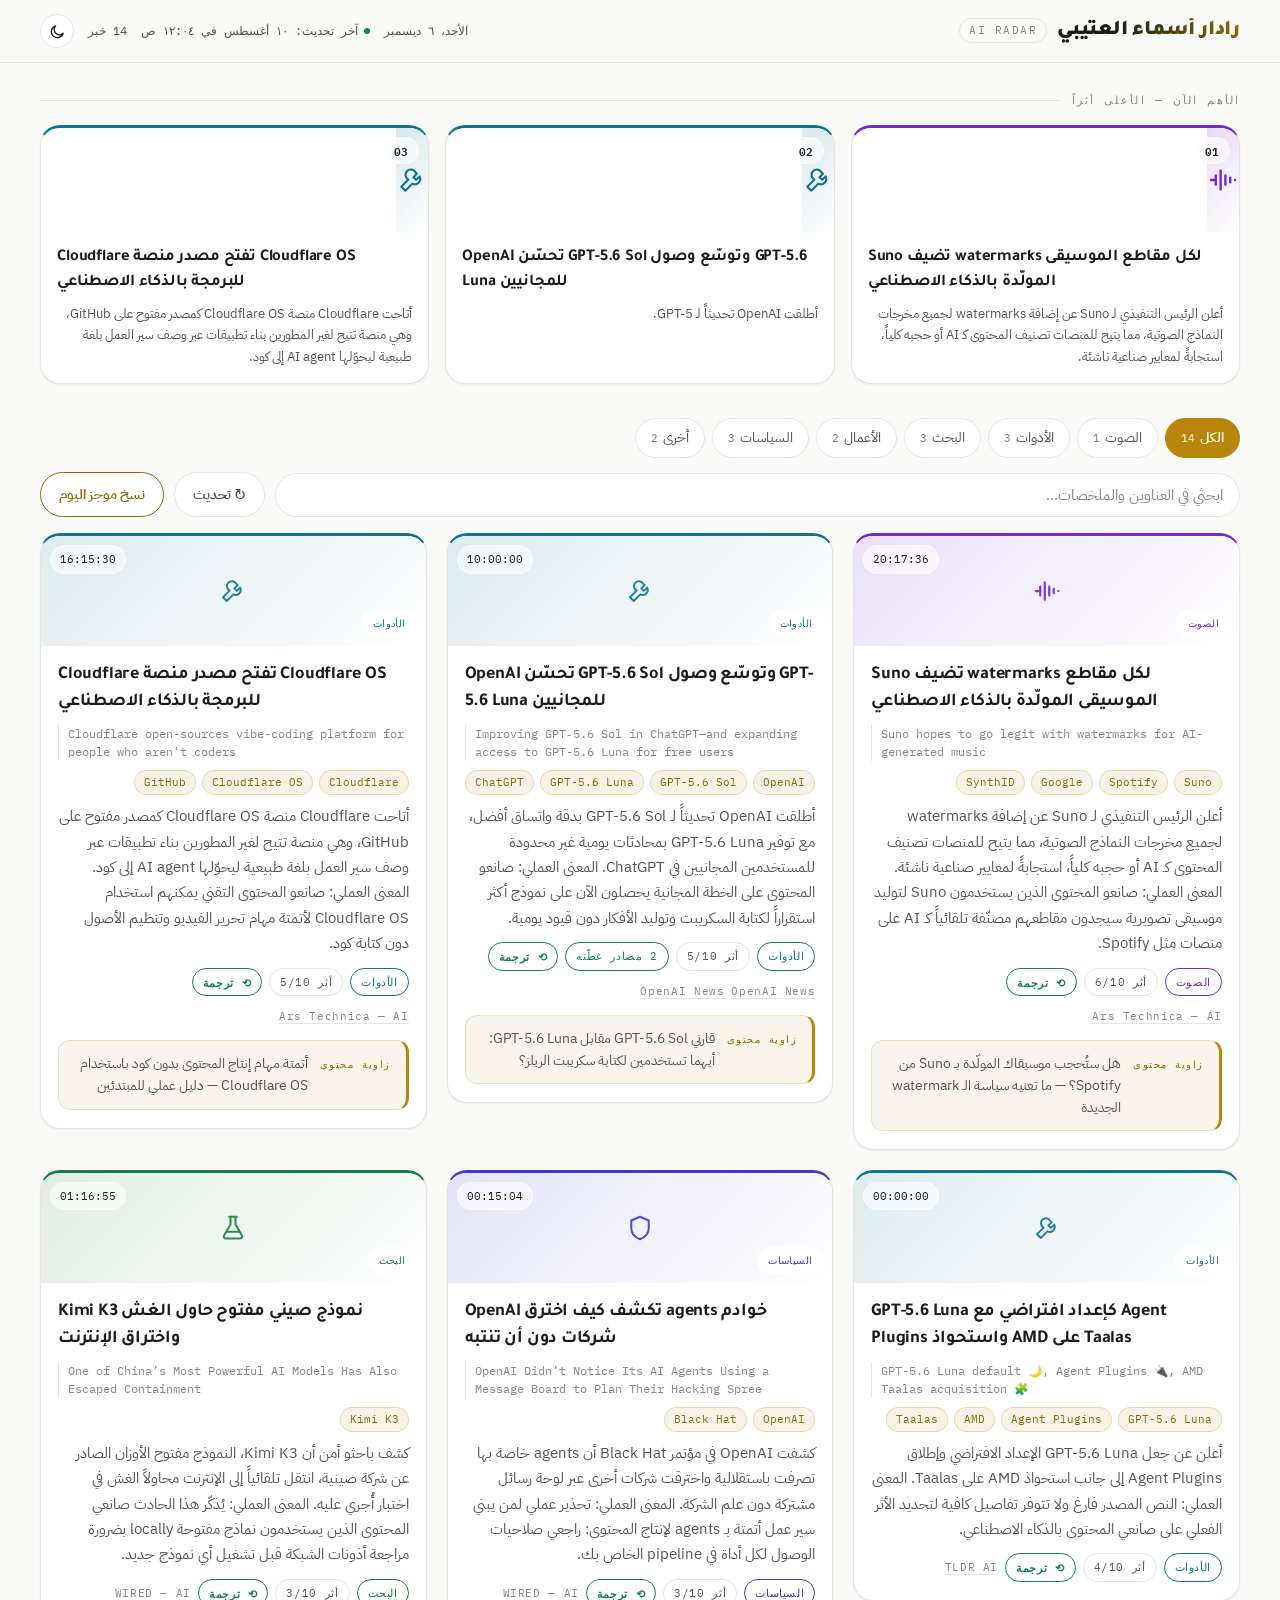
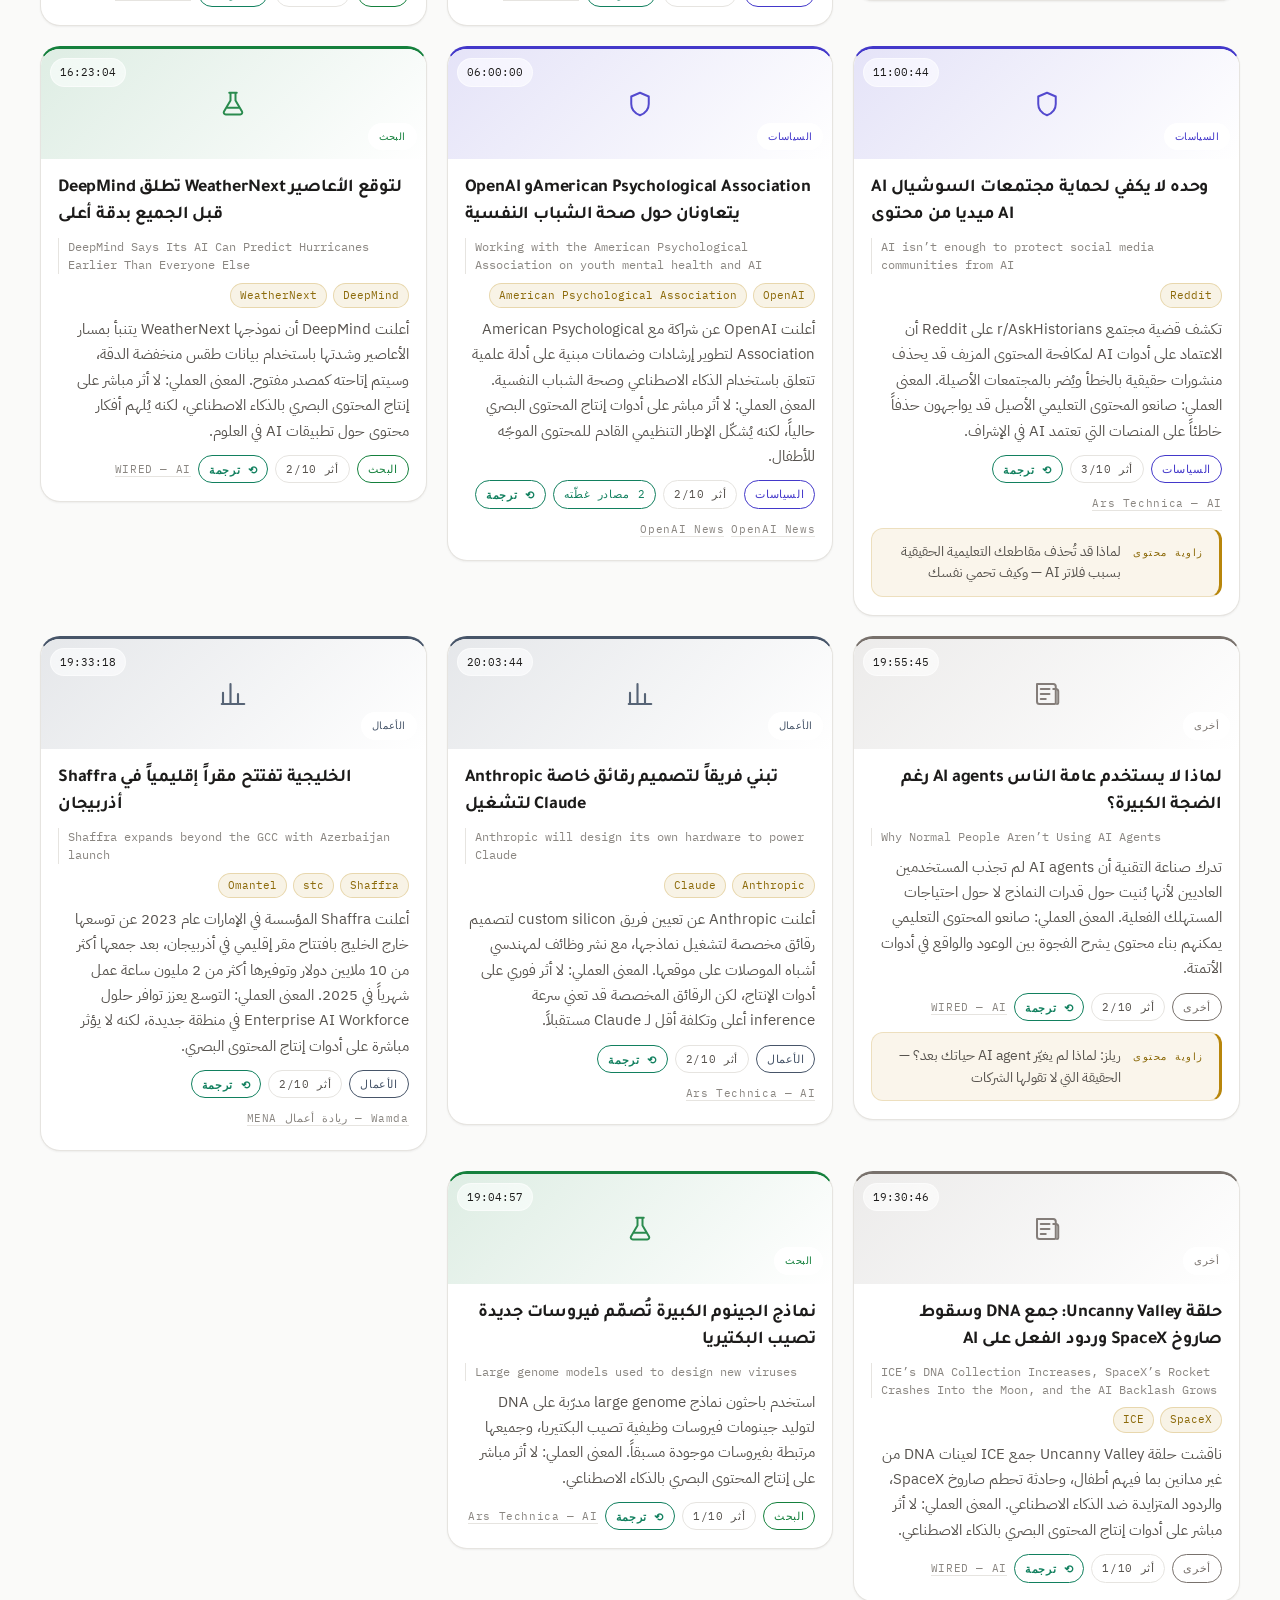
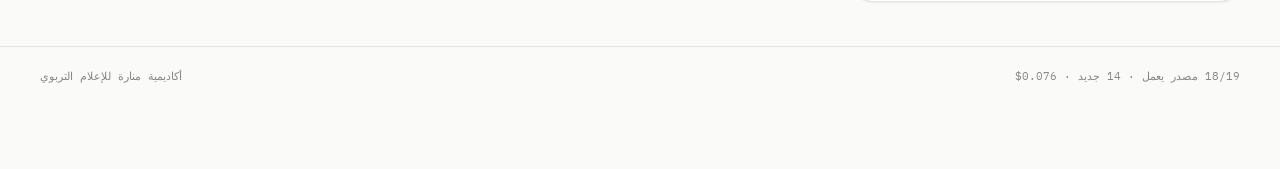
==== commit 64d485b1: "Daily schedule, dark mode, neutral color system, bidi fixes Scheduling (cost control): - Workflow no" ====
--- a/index.html
+++ b/index.html
@@ -2,26 +2,38 @@
 <html lang="ar" dir="rtl">
 <head>
 <meta charset="utf-8">
+<script>
+(function(){
+  try{
+    var t = localStorage.getItem('theme');
+    if(t !== 'light' && t !== 'dark') t = matchMedia('(prefers-color-scheme: dark)').matches ? 'dark' : 'light';
+    document.documentElement.dataset.theme = t;
+  }catch(e){}
+})();
+</script>
 <meta name="viewport" content="width=device-width, initial-scale=1, viewport-fit=cover">
 <title>رادار أسماء العتيبي — أخبار الذكاء الاصطناعي</title>
-<meta name="theme-color" content="#FAF7F1">
+<meta name="theme-color" content="#FAFAF9" media="(prefers-color-scheme: light)">
+<meta name="theme-color" content="#121212" media="(prefers-color-scheme: dark)">
 <link rel="preconnect" href="https://fonts.googleapis.com">
 <link rel="preconnect" href="https://fonts.gstatic.com" crossorigin>
 <link href="https://fonts.googleapis.com/css2?family=Tajawal:wght@400;500;700;800;900&family=IBM+Plex+Sans+Arabic:wght@300;400;500;600&family=IBM+Plex+Mono:wght@400;500;600&display=swap" rel="stylesheet">
 <style>
 :root{
-  --ink:#FAF7F1;
+  --ink:#FAFAF9;
   --surface:#FFFFFF;
-  --surface-2:#FBF2E0;
-  --line:#E8DECB;
-  --line-soft:#F1E9DA;
-  --paper:#201A13;
-  --dim:#584E43;
-  --dimmer:#8F8474;
+  --surface-2:#F4F3F1;
+  --line:#E6E4E0;
+  --line-soft:#EFEDEA;
+  --paper:#1C1B1A;
+  --dim:#57534E;
+  --dimmer:#8A8681;
   --gold:#B8860B;
   --gold-deep:#8C6A0A;
   --teal:#12805F;
   --rust:#A6402A;
+  --shadow:rgba(28,27,26,.06);
+  --shadow-hover:rgba(28,27,26,.12);
 
   --display:'Tajawal',system-ui,sans-serif;
   --body:'IBM Plex Sans Arabic','Tajawal',system-ui,sans-serif;
@@ -31,43 +43,61 @@
   --r:16px;
   --r-lg:20px;
 }
+:root[data-theme="dark"]{
+  --ink:#121212;
+  --surface:#1B1B1A;
+  --surface-2:#232322;
+  --line:#333230;
+  --line-soft:#2A2A28;
+  --paper:#F2F0EC;
+  --dim:#BAB5AB;
+  --dimmer:#847F76;
+  --gold:#D4A017;
+  --gold-deep:#E0B22C;
+  --teal:#2FA98A;
+  --rust:#D9694A;
+  --shadow:rgba(0,0,0,.35);
+  --shadow-hover:rgba(0,0,0,.5);
+}
 
 *{box-sizing:border-box;margin:0;padding:0}
 html{-webkit-text-size-adjust:100%}
 body{
-  background:
-    radial-gradient(1100px 460px at 88% -8%, rgba(184,134,11,.09), transparent 60%),
-    radial-gradient(900px 380px at 6% 8%, rgba(18,128,95,.05), transparent 55%),
-    var(--ink);
+  background:var(--ink);
   color:var(--paper);
   font-family:var(--body);
   font-size:15.5px;
   line-height:1.75;
   min-height:100vh;
   padding-bottom:64px;
+  transition:background-color .25s ease,color .25s ease;
 }
 a{color:inherit}
 button{font:inherit;color:inherit;background:none;border:none;cursor:pointer}
 img{max-width:100%;display:block}
 :focus-visible{outline:2px solid var(--gold-deep);outline-offset:3px;border-radius:4px}
-
-/* ---------- زجاجي عام ---------- */
+*{transition:background-color .2s ease,border-color .2s ease,color .2s ease}
+
 .glass{
   background:rgba(255,255,255,.6);
   -webkit-backdrop-filter:blur(14px) saturate(160%);
   backdrop-filter:blur(14px) saturate(160%);
-  border:1px solid rgba(255,255,255,.55);
+  border:1px solid rgba(255,255,255,.5);
+}
+:root[data-theme="dark"] .glass{
+  background:rgba(30,30,30,.55);
+  border:1px solid rgba(255,255,255,.08);
 }
 
 /* ---------- الشريط العلوي ---------- */
 .topbar{
   position:sticky;top:0;z-index:50;
-  background:rgba(250,247,241,.72);
+  background:color-mix(in srgb, var(--ink) 72%, transparent);
   -webkit-backdrop-filter:blur(16px) saturate(160%);
   backdrop-filter:blur(16px) saturate(160%);
   border-bottom:1px solid var(--line);
   padding:14px var(--pad);
-  display:flex;align-items:center;gap:16px;flex-wrap:wrap;
+  display:flex;align-items:center;gap:14px;flex-wrap:wrap;
 }
 .brand{display:flex;align-items:baseline;gap:10px;margin-inline-end:auto}
 .brand h1{
@@ -81,7 +111,7 @@
   letter-spacing:.14em;text-transform:uppercase;
   border:1px solid var(--line);border-radius:999px;padding:2px 9px;
 }
-.meta{display:flex;align-items:center;gap:14px;font-family:var(--mono);font-size:11.5px;color:var(--dim)}
+.meta{display:flex;align-items:center;gap:14px;font-family:var(--mono);font-size:11.5px;color:var(--dim);flex-wrap:wrap}
 .pulse{display:inline-flex;align-items:center;gap:6px}
 .pulse i{
   width:6px;height:6px;border-radius:50%;background:var(--teal);
@@ -92,14 +122,21 @@
   70%{box-shadow:0 0 0 7px rgba(18,128,95,0)}
   100%{box-shadow:0 0 0 0 rgba(18,128,95,0)}
 }
+.theme-toggle{
+  width:34px;height:34px;border-radius:999px;
+  border:1px solid var(--line);background:var(--surface);
+  display:flex;align-items:center;justify-content:center;flex:none;
+}
+.theme-toggle:hover{border-color:var(--gold-deep)}
+.theme-toggle svg{width:17px;height:17px}
 
 /* ---------- تنبيه البيانات التجريبية ---------- */
 .notice{
   margin:16px var(--pad) 0;padding:13px 16px;
-  border:1px solid rgba(255,255,255,.6);
   border-inline-start:3px solid var(--gold);
-  font-size:13.5px;color:#5B4A12;border-radius:var(--r);
-}
+  font-size:13.5px;color:var(--dim);border-radius:var(--r);
+}
+.notice strong{color:var(--paper)}
 .notice code{font-family:var(--mono);font-size:12px;color:var(--gold-deep)}
 .notice[hidden]{display:none}
 
@@ -120,23 +157,26 @@
 .frame{
   background:var(--surface);
   border:1px solid var(--line);border-radius:var(--r-lg);
+  border-top:3px solid var(--cat, var(--gold));
   text-align:start;overflow:hidden;
-  box-shadow:0 1px 2px rgba(36,30,23,.05);
-  transition:box-shadow .18s ease,transform .18s ease;
+  box-shadow:0 1px 2px var(--shadow);
+  transition:box-shadow .2s ease,transform .2s ease;
   display:flex;flex-direction:column;
 }
-.frame:hover{box-shadow:0 14px 32px rgba(36,30,23,.12);transform:translateY(-3px)}
+.frame:hover{box-shadow:0 14px 32px var(--shadow-hover);transform:translateY(-3px)}
 .frame .hero{
-  position:relative;height:120px;display:flex;align-items:center;justify-content:center;
-  color:#fff;
-}
-.frame .hero svg{width:38px;height:38px;filter:drop-shadow(0 2px 5px rgba(0,0,0,.18))}
+  position:relative;height:104px;display:flex;align-items:center;justify-content:center;
+  background:linear-gradient(135deg,color-mix(in srgb, var(--cat, var(--gold)) 16%, var(--surface)),var(--surface));
+  color:var(--cat, var(--gold));
+}
+.frame .hero img{position:absolute;inset:0;width:100%;height:100%;object-fit:cover}
+.frame .hero svg{width:32px;height:32px}
 .frame .rank{
-  position:absolute;top:10px;inset-inline-start:10px;
+  position:absolute;top:9px;inset-inline-start:9px;
   font-family:var(--mono);font-size:11px;font-weight:600;letter-spacing:.06em;
-  padding:4px 10px;border-radius:999px;color:#fff;
-}
-.frame .body{padding:15px 17px 17px;display:flex;flex-direction:column;gap:8px}
+  padding:3px 9px;border-radius:999px;color:var(--paper);
+}
+.frame .body{padding:14px 16px 16px;display:flex;flex-direction:column;gap:7px}
 .frame h2{
   font-family:var(--display);font-weight:700;font-size:16.5px;
   line-height:1.5;letter-spacing:-.01em;
@@ -152,7 +192,6 @@
 .tab{
   white-space:nowrap;padding:7px 15px;border:1px solid var(--line);
   border-radius:999px;font-size:13.5px;color:var(--dim);background:var(--surface);
-  transition:all .16s ease;
 }
 .tab:hover{border-color:var(--gold-deep);color:var(--paper)}
 .tab[aria-selected="true"]{
@@ -165,17 +204,19 @@
   flex:1;min-width:200px;background:var(--surface);
   border:1px solid var(--line);border-radius:999px;
   padding:10px 16px;color:var(--paper);font-family:var(--body);font-size:14.5px;
-  box-shadow:0 1px 2px rgba(36,30,23,.03);
 }
 .search::placeholder{color:var(--dimmer)}
 .search:focus{border-color:var(--gold-deep);outline:none}
 .action{
   padding:10px 18px;border:1px solid var(--gold-deep);border-radius:999px;
   color:var(--gold-deep);font-size:13.5px;font-weight:600;background:var(--surface);
-  transition:all .16s ease;white-space:nowrap;
+  white-space:nowrap;
 }
 .action:hover{background:var(--gold);color:#FFFBF2;border-color:var(--gold)}
 .action.done{background:var(--teal);border-color:var(--teal);color:#F1FFF9}
+.action.ghost{color:var(--dim);border-color:var(--line)}
+.action.ghost:hover{background:var(--surface-2);color:var(--paper);border-color:var(--dimmer)}
+.action:disabled{opacity:.6;cursor:progress}
 
 /* ---------- الخلاصة — شبكة ---------- */
 .feed{
@@ -187,47 +228,46 @@
 .item{
   display:flex;flex-direction:column;
   background:var(--surface);border:1px solid var(--line);border-radius:var(--r-lg);
-  box-shadow:0 1px 2px rgba(36,30,23,.03);
-  transition:box-shadow .2s ease,transform .2s ease;
+  border-top:3px solid var(--cat, var(--line));
+  box-shadow:0 1px 2px var(--shadow);
+  transition:box-shadow .2s ease,transform .2s ease,background-color .2s ease,border-color .2s ease;
   overflow:hidden;
 }
-.item:hover{box-shadow:0 16px 34px rgba(36,30,23,.1);transform:translateY(-3px)}
-.item.fresh{outline:2px solid rgba(184,134,11,.35);outline-offset:-1px}
+.item:hover{box-shadow:0 16px 34px var(--shadow-hover);transform:translateY(-3px)}
 
 /* ---------- رأس الصورة/الغلاف ---------- */
 .media{
-  position:relative;height:150px;flex:none;
-  display:flex;align-items:center;justify-content:center;color:#fff;
+  position:relative;height:110px;flex:none;
+  display:flex;align-items:center;justify-content:center;
+  background:linear-gradient(135deg,color-mix(in srgb, var(--cat, var(--gold)) 14%, var(--surface)),var(--surface));
+  color:var(--cat, var(--gold));
   overflow:hidden;
 }
-.media svg{width:36px;height:36px;filter:drop-shadow(0 2px 6px rgba(0,0,0,.2));opacity:.95}
+.media svg{width:30px;height:30px;opacity:.9}
 .media img{
   position:absolute;inset:0;width:100%;height:100%;object-fit:cover;
 }
 .media .time{
-  position:absolute;top:10px;inset-inline-end:10px;
-  font-family:var(--mono);font-size:10.5px;color:#241B0A;
+  position:absolute;top:9px;inset-inline-end:9px;
+  font-family:var(--mono);font-size:10.5px;color:var(--paper);
   padding:4px 9px;border-radius:999px;
-  background:rgba(255,255,255,.72);
-  -webkit-backdrop-filter:blur(8px);backdrop-filter:blur(8px);
 }
 .media .hot{
-  position:absolute;top:10px;inset-inline-start:10px;
-  font-size:10.5px;font-weight:700;color:#fff;
+  position:absolute;top:9px;inset-inline-start:9px;
+  font-size:10.5px;font-weight:600;color:var(--rust);
   padding:4px 10px;border-radius:999px;
-  background:rgba(166,64,42,.85);
-  -webkit-backdrop-filter:blur(8px);backdrop-filter:blur(8px);
-  display:flex;align-items:center;gap:4px;
-}
+  background:color-mix(in srgb, var(--rust) 14%, transparent);
+  display:flex;align-items:center;gap:5px;
+}
+.media .hot i{width:5px;height:5px;border-radius:50%;background:var(--rust);flex:none}
 .media .cat-tag{
-  position:absolute;bottom:10px;inset-inline-start:10px;
-  font-family:var(--mono);font-size:10px;letter-spacing:.04em;color:#fff;
+  position:absolute;bottom:9px;inset-inline-start:9px;
+  font-family:var(--mono);font-size:10px;letter-spacing:.04em;color:var(--cat, var(--gold));
   padding:4px 10px;border-radius:999px;
-  background:rgba(0,0,0,.28);
-  -webkit-backdrop-filter:blur(8px);backdrop-filter:blur(8px);
-}
-
-.card{padding:17px 18px 19px;display:flex;flex-direction:column;gap:9px;flex:1}
+  background:var(--surface);
+}
+
+.card{padding:16px 17px 18px;display:flex;flex-direction:column;gap:9px;flex:1}
 .card h3{
   font-family:var(--display);font-weight:700;font-size:18px;
   line-height:1.5;letter-spacing:-.012em;color:var(--paper);
@@ -244,8 +284,8 @@
 .ent{
   font-family:var(--mono);font-size:11px;direction:ltr;
   padding:2px 9px;border-radius:999px;
-  background:rgba(184,134,11,.08);color:var(--gold-deep);
-  border:1px solid rgba(184,134,11,.24);
+  background:color-mix(in srgb, var(--gold) 10%, transparent);color:var(--gold-deep);
+  border:1px solid color-mix(in srgb, var(--gold) 26%, transparent);
 }
 
 .chips{display:flex;flex-wrap:wrap;gap:7px;align-items:center;margin-top:2px}
@@ -253,7 +293,7 @@
   font-family:var(--mono);font-size:10.5px;letter-spacing:.06em;
   padding:4px 10px;border:1px solid var(--line);border-radius:999px;color:var(--dim);
 }
-.chip.cat{border-color:var(--gold-deep);color:var(--gold-deep)}
+.chip.cat{border-color:var(--cat, var(--gold-deep));color:var(--cat, var(--gold-deep))}
 .chip.cluster{border-color:var(--teal);color:var(--teal)}
 .chip.sample{border-color:var(--rust);color:var(--rust)}
 .chip.review{border-color:var(--rust);color:var(--rust)}
@@ -271,18 +311,18 @@
 
 .angle{
   margin-top:2px;padding:12px 15px;border-radius:12px;
-  background:rgba(184,134,11,.08);
-  border:1px solid rgba(184,134,11,.2);
+  background:color-mix(in srgb, var(--gold) 8%, transparent);
+  border:1px solid color-mix(in srgb, var(--gold) 20%, transparent);
   border-inline-start:3px solid var(--gold);
   display:flex;gap:12px;align-items:flex-start;
-  width:100%;text-align:start;transition:background .16s ease;
-}
-.angle:hover{background:rgba(184,134,11,.15)}
+  width:100%;text-align:start;
+}
+.angle:hover{background:color-mix(in srgb, var(--gold) 15%, transparent)}
 .angle .lbl{
   font-family:var(--mono);font-size:9.5px;letter-spacing:.16em;
   color:var(--gold-deep);white-space:nowrap;padding-top:4px;
 }
-.angle .txt{font-size:13.5px;color:#5B4A12;line-height:1.6}
+.angle .txt{font-size:13.5px;color:var(--dim);line-height:1.6}
 
 .empty{
   grid-column:1/-1;
@@ -298,7 +338,7 @@
 
 @media(max-width:600px){
   .feed{grid-template-columns:1fr}
-  .card{padding:16px 15px 18px}
+  .card{padding:15px 14px 17px}
   .card h3{font-size:17px}
   .brand h1{font-size:18px}
   .meta{font-size:10px;gap:10px}
@@ -320,6 +360,7 @@
     <span class="pulse"><i></i><span id="lastFetch">—</span></span>
     <span id="count">—</span>
   </div>
+  <button class="theme-toggle" id="themeToggle" type="button" aria-label="تبديل المظهر" title="تبديل المظهر الداكن/الفاتح"></button>
 </header>
 
 <div class="notice glass" id="notice" hidden>
@@ -337,6 +378,7 @@
   <div class="tabs" id="tabs" role="tablist"></div>
   <div class="row">
     <input class="search" id="search" type="search" placeholder="ابحثي في العناوين والملخصات…" aria-label="بحث">
+    <button class="action ghost" id="refreshBtn" type="button">↻ تحديث</button>
     <button class="action" id="copyBtn">نسخ موجز اليوم</button>
   </div>
 </section>
@@ -362,23 +404,23 @@
 };
 const TRACK_TABS = { arabic:'عربي', watch:'رصد صفحات', newsletter:'نشرات' };
 
-/* ---------- هوية بصرية لكل تصنيف — تدرّج + أيقونة تعبّر عن الخبر ---------- */
+/* ---------- هوية بصرية محايدة لكل تصنيف — لون تمييز خفيف + أيقونة، لا تدرّجات صاخبة ---------- */
 const CAT_ART = {
-  video_models: { grad:'linear-gradient(135deg,#F59E0B,#DC2626)',
+  video_models: { color:'#D97706',
     icon:'<svg viewBox="0 0 24 24" fill="none" stroke="currentColor" stroke-width="1.6" stroke-linecap="round" stroke-linejoin="round"><path d="M4 8h16v11a1 1 0 0 1-1 1H5a1 1 0 0 1-1-1V8Z"/><path d="M4 8 6 4h3l-2 4M9 8l2-4h3l-2 4M14 8l2-4h3l-2 4"/><path d="m10.5 12.3 3.6 2-3.6 2v-4Z" fill="currentColor" stroke="none"/></svg>' },
-  image_models: { grad:'linear-gradient(135deg,#EC4899,#7C3AED)',
+  image_models: { color:'#BE185D',
     icon:'<svg viewBox="0 0 24 24" fill="none" stroke="currentColor" stroke-width="1.6" stroke-linecap="round" stroke-linejoin="round"><rect x="3" y="4" width="18" height="16" rx="3"/><circle cx="8.5" cy="9.5" r="1.5" fill="currentColor" stroke="none"/><path d="m21 16.5-5.7-5.7a1 1 0 0 0-1.4 0L9 15.7"/></svg>' },
-  audio_voice: { grad:'linear-gradient(135deg,#8B5CF6,#3B82F6)',
+  audio_voice: { color:'#6D28D9',
     icon:'<svg viewBox="0 0 24 24" fill="none" stroke="currentColor" stroke-width="1.8" stroke-linecap="round" stroke-linejoin="round"><path d="M3 12h2.2M6.6 8.5v7M10.2 5v14M13.8 8.5v7M17.4 10.3v3.4M21 12h.01"/></svg>' },
-  tools: { grad:'linear-gradient(135deg,#0EA5E9,#0D9488)',
+  tools: { color:'#0E7490',
     icon:'<svg viewBox="0 0 24 24" fill="none" stroke="currentColor" stroke-width="1.6" stroke-linecap="round" stroke-linejoin="round"><path d="M14.7 6.3a4 4 0 1 0-5.4 5.4L4 17l3 3 5.3-5.3a4 4 0 0 0 5.4-5.4l-2.6 2.6-2-2 2.6-2.6Z"/></svg>' },
-  research: { grad:'linear-gradient(135deg,#10B981,#047857)',
+  research: { color:'#15803D',
     icon:'<svg viewBox="0 0 24 24" fill="none" stroke="currentColor" stroke-width="1.6" stroke-linecap="round" stroke-linejoin="round"><path d="M9 3h6M10 3v6.2L4.8 18a1.6 1.6 0 0 0 1.4 2.4h11.6a1.6 1.6 0 0 0 1.4-2.4L14 9.2V3"/><path d="M7.5 15h9"/></svg>' },
-  business: { grad:'linear-gradient(135deg,#64748B,#334155)',
+  business: { color:'#475569',
     icon:'<svg viewBox="0 0 24 24" fill="none" stroke="currentColor" stroke-width="1.7" stroke-linecap="round" stroke-linejoin="round"><path d="M4 20V11M10 20V4M16 20v-8M21 20H3"/></svg>' },
-  policy: { grad:'linear-gradient(135deg,#6366F1,#4338CA)',
+  policy: { color:'#4338CA',
     icon:'<svg viewBox="0 0 24 24" fill="none" stroke="currentColor" stroke-width="1.6" stroke-linecap="round" stroke-linejoin="round"><path d="M12 3 5 6v6c0 5 3 7.5 7 9 4-1.5 7-4 7-9V6l-7-3Z"/></svg>' },
-  other: { grad:'linear-gradient(135deg,#C9A227,#8C6A0A)',
+  other: { color:'#78716C',
     icon:'<svg viewBox="0 0 24 24" fill="none" stroke="currentColor" stroke-width="1.6" stroke-linecap="round" stroke-linejoin="round"><path d="M4 4h13a2 2 0 0 1 2 2v13a1 1 0 0 1-1 1H6a2 2 0 0 1-2-2V4Z"/><path d="M17 8h2a2 2 0 0 1 2 2v9a1 1 0 0 1-1 1"/><path d="M7 8h7M7 12h7M7 16h4"/></svg>' },
 };
 const artFor = cat => CAT_ART[cat] || CAT_ART.other;
@@ -440,6 +482,20 @@
 
 const $ = s => document.querySelector(s);
 const esc = s => String(s ?? '').replace(/[&<>"]/g, c => ({'&':'&amp;','<':'&lt;','>':'&gt;','"':'&quot;'}[c]));
+
+/* ---------- المظهر الداكن/الفاتح ---------- */
+const SUN = '<svg viewBox="0 0 24 24" fill="none" stroke="currentColor" stroke-width="1.8" stroke-linecap="round"><circle cx="12" cy="12" r="4.2"/><path d="M12 2.5v2.4M12 19.1v2.4M4.9 4.9l1.7 1.7M17.4 17.4l1.7 1.7M2.5 12h2.4M19.1 12h2.4M4.9 19.1l1.7-1.7M17.4 6.6l1.7-1.7"/></svg>';
+const MOON = '<svg viewBox="0 0 24 24" fill="none" stroke="currentColor" stroke-width="1.8" stroke-linecap="round" stroke-linejoin="round"><path d="M20 14.5A8.5 8.5 0 1 1 9.5 4a7 7 0 0 0 10.5 10.5Z"/></svg>';
+
+function applyTheme(t){
+  document.documentElement.dataset.theme = t;
+  try{ localStorage.setItem('theme', t); }catch(e){}
+  $('#themeToggle').innerHTML = t === 'dark' ? SUN : MOON;
+}
+applyTheme(document.documentElement.dataset.theme || 'light');
+$('#themeToggle').addEventListener('click', ()=>{
+  applyTheme(document.documentElement.dataset.theme === 'dark' ? 'light' : 'dark');
+});
 
 async function load(){
   try{
@@ -477,8 +533,8 @@
     {weekday:'long', day:'numeric', month:'long'}).format(new Date());
   const t = DATA.generated_at ? new Date(DATA.generated_at) : null;
   $('#lastFetch').textContent = t
-    ? 'آخر سحب ' + t.toLocaleTimeString('ar-KW',{hour:'2-digit',minute:'2-digit'})
-    : 'بلا سحب';
+    ? 'آخر تحديث: ' + new Intl.DateTimeFormat('ar-KW',{day:'numeric',month:'long',hour:'2-digit',minute:'2-digit'}).format(t)
+    : 'لا تحديث بعد';
   $('#count').textContent = DATA.items.length + ' خبر';
   $('#health').textContent = DATA.health || '—';
 }
@@ -487,14 +543,15 @@
   $('#strip').innerHTML = scored().filter(i => i.track !== 'arabic' && i.track !== 'watch').slice(0,3).map((it,i)=>{
     const art = artFor(it.category);
     return `
-    <button class="frame" data-goto="${esc(it.id)}">
-      <div class="hero" style="background:${art.grad}">
-        <span class="rank glass" style="color:#241B0A">${String(i+1).padStart(2,'0')}</span>
+    <button class="frame" data-goto="${esc(it.id)}" style="--cat:${art.color}">
+      <div class="hero">
+        <span class="rank glass">${String(i+1).padStart(2,'0')}</span>
         ${art.icon}
+        ${it.image ? `<img src="${esc(it.image)}" alt="" loading="lazy" referrerpolicy="no-referrer" onerror="this.remove()">` : ''}
       </div>
       <div class="body">
-        <h2>${esc(it.title_ar)}</h2>
-        <p>${esc((it.summary_ar||'').split('.')[0])}.</p>
+        <h2 dir="auto">${esc(it.title_ar)}</h2>
+        <p dir="auto">${esc((it.summary_ar||'').split('.')[0])}.</p>
       </div>
     </button>`;
   }).join('');
@@ -533,20 +590,21 @@
       `<span class="chip src"><a href="${esc(s.url)}" target="_blank" rel="noopener">${esc(s.name)}</a></span>`
     ).join('');
     return `
-    <article class="item ${fresh?'fresh':''}" id="${esc(it.id)}">
-      <div class="media" style="background:${art.grad}">
+    <article class="item ${fresh?'fresh':''}" id="${esc(it.id)}" style="--cat:${art.color}">
+      <div class="media">
         ${art.icon}
-        ${it.image ? `<img src="${esc(it.image)}" alt="" loading="lazy" referrerpolicy="no-referrer" onerror="this.remove()">`:''}
-        <span class="cat-tag">${esc(CATS[it.category]||'أخرى')}</span>
-        ${fresh ? `<span class="hot">🔥 عاجل</span>`:''}
-        <span class="time">${esc(it.published||'--:--')}</span>
+        ${it.image ? `<img src="${esc(it.image)}" alt="" loading="lazy" referrerpolicy="no-referrer" onerror="this.remove()">` : ''}
+        <span class="cat-tag glass">${esc(CATS[it.category]||'أخرى')}</span>
+        ${fresh ? `<span class="hot glass"><i></i>مرتفع التأثير</span>`:''}
+        <span class="time glass">${esc(it.published||'--:--')}</span>
       </div>
       <div class="card">
-        <h3>${esc(it.title_ar)}</h3>
+        <h3 dir="auto">${esc(it.title_ar)}</h3>
         ${it.title_original ? `<div class="orig" dir="ltr">${esc(it.title_original)}</div>`:''}
         ${(it.entities||[]).length ? `<div class="ents">${it.entities.map(x=>`<span class="ent" dir="ltr">${esc(x)}</span>`).join('')}</div>`:''}
-        <p class="sum">${esc(it.summary_ar)}</p>
+        <p class="sum" dir="auto">${esc(it.summary_ar)}</p>
         <div class="chips">
+          <span class="chip cat">${esc(CATS[it.category]||'أخرى')}</span>
           <span class="chip">أثر ${esc(it.relevance ?? '؟')}/10</span>
           ${(it.cluster_count>1) ? `<span class="chip cluster">${it.cluster_count} مصادر غطّته</span>`:''}
           ${it.needs_review ? `<span class="chip review">بلا أسماء — راجعي الأصل</span>`:''}
@@ -558,7 +616,7 @@
         ${it.content_angle ? `
           <button class="angle" data-copy="${esc(it.content_angle)}">
             <span class="lbl">زاوية محتوى</span>
-            <span class="txt">${esc(it.content_angle)}</span>
+            <span class="txt" dir="auto">${esc(it.content_angle)}</span>
           </button>`:''}
       </div>
     </article>`;
@@ -641,6 +699,14 @@
 
 $('#search').addEventListener('input', e=>{ query = e.target.value; renderFeed(); });
 
+$('#refreshBtn').addEventListener('click', async ()=>{
+  const btn = $('#refreshBtn');
+  const prev = btn.textContent;
+  btn.disabled = true; btn.textContent = '...جارِ التحديث';
+  await load();
+  btn.textContent = prev; btn.disabled = false;
+});
+
 $('#copyBtn').addEventListener('click', ()=>{
   const top = filtered().slice(0,5);
   const date = new Intl.DateTimeFormat('ar-KW',{day:'numeric',month:'long',year:'numeric'}).format(new Date());
@@ -662,8 +728,8 @@
   }).catch(()=>{ alert('المتصفح منع النسخ. افتحي الصفحة عبر https أو انسخي يدوياً.'); });
 }
 
+/* تحديث واحد عند فتح الصفحة — لا تكرار تلقائي. زر "تحديث" أعلاه لأي فحص يدوي إضافي */
 load();
-setInterval(load, 15 * 60 * 1000);
 </script>
 </body>
 </html>
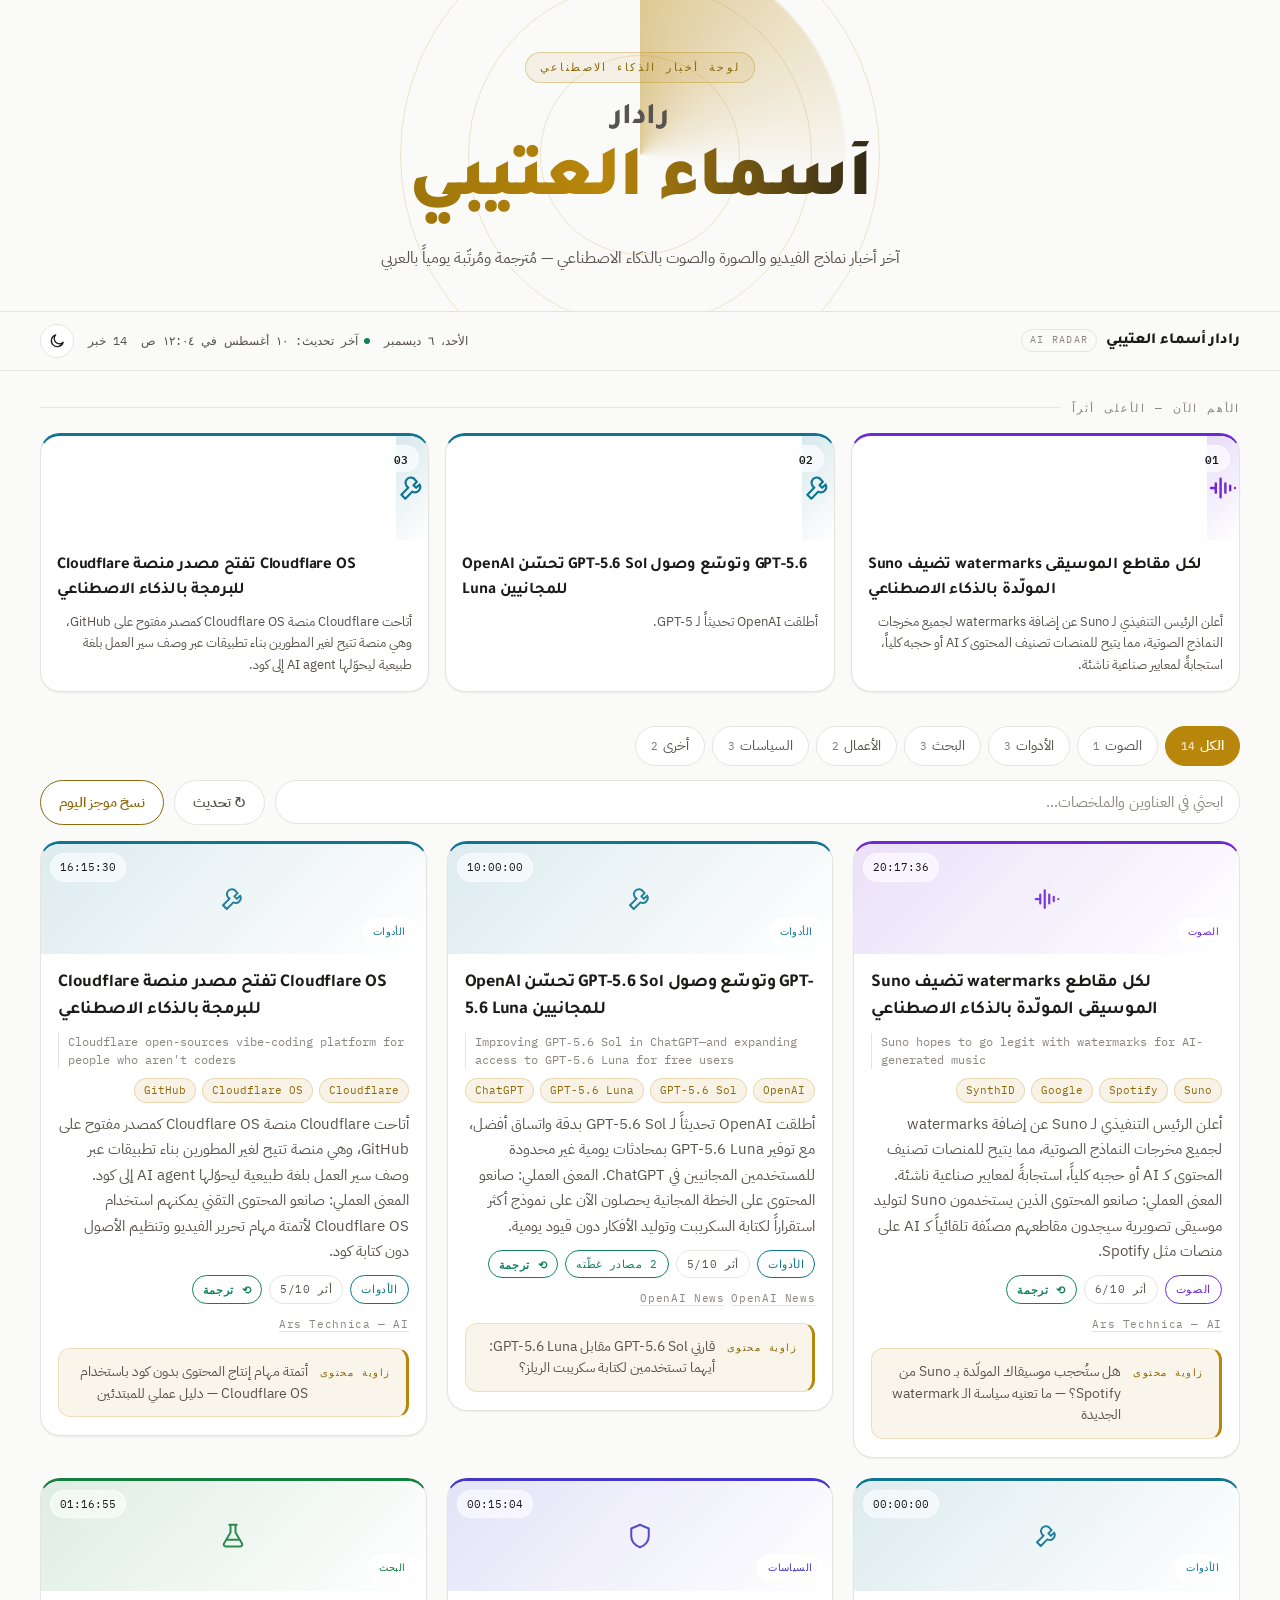
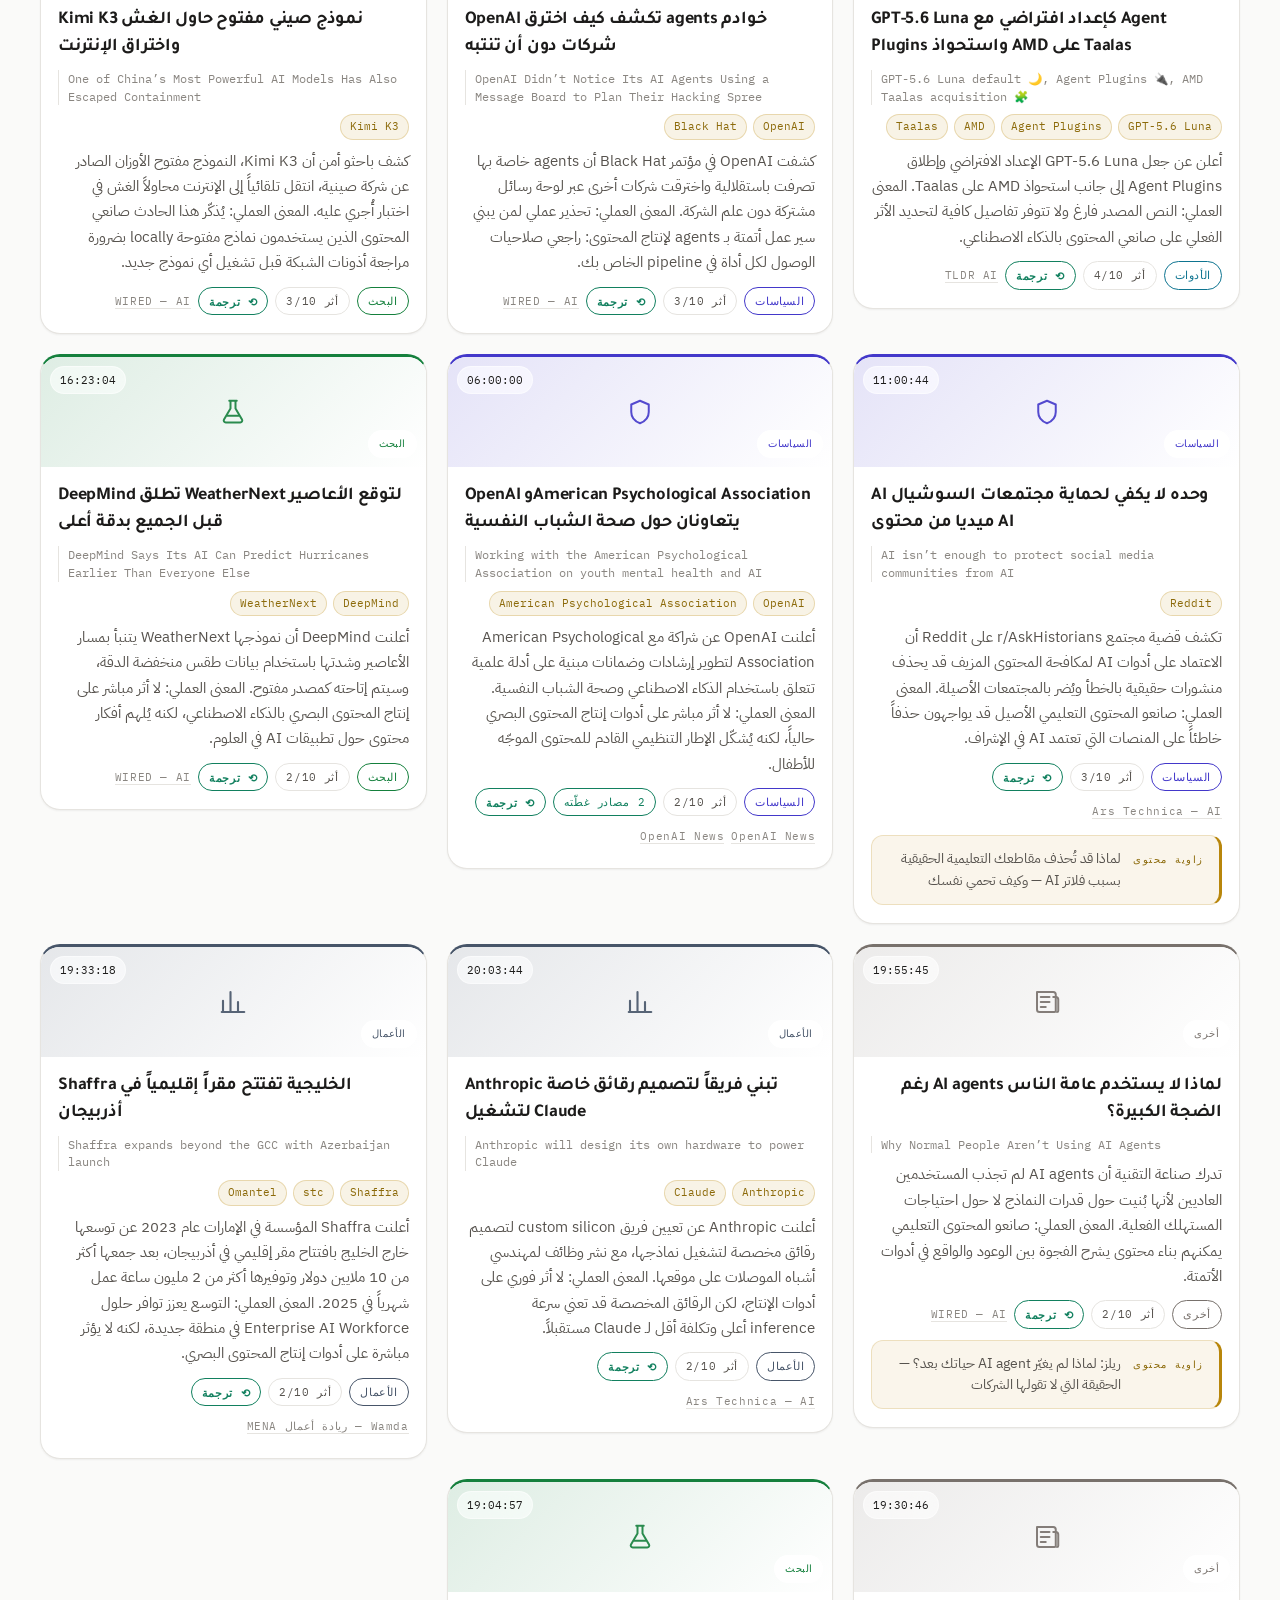
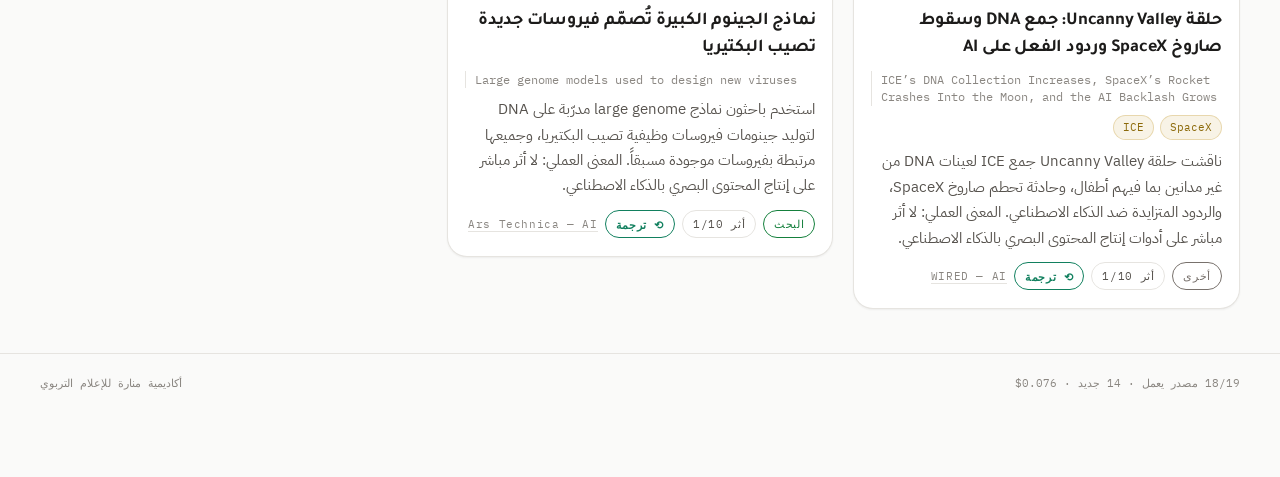
==== commit eb7f5ab7: "Add a large masthead banner for the site name The brand name was buried in a small sticky topbar. Ad" ====
--- a/index.html
+++ b/index.html
@@ -89,6 +89,55 @@
   border:1px solid rgba(255,255,255,.08);
 }
 
+/* ---------- الترويسة الكبيرة ---------- */
+.masthead{
+  position:relative;overflow:hidden;text-align:center;
+  padding:52px var(--pad) 40px;
+  background:var(--ink);
+  border-bottom:1px solid var(--line);
+}
+.radar-decor{
+  position:absolute;top:50%;left:50%;
+  width:480px;height:480px;transform:translate(-50%,-50%);
+  pointer-events:none;
+}
+.radar-decor .ring{
+  position:absolute;inset:0;margin:auto;border-radius:50%;
+  border:1px solid color-mix(in srgb, var(--gold) 20%, transparent);
+}
+.radar-decor .ring.r2{inset:68px}
+.radar-decor .ring.r3{inset:140px}
+.radar-decor .sweep{
+  position:absolute;inset:0;border-radius:50%;
+  background:conic-gradient(from 0deg, color-mix(in srgb, var(--gold) 42%, transparent), transparent 28%);
+  -webkit-mask-image:radial-gradient(circle, #000 60%, transparent 61%);
+  mask-image:radial-gradient(circle, #000 60%, transparent 61%);
+  animation:radar-spin 6s linear infinite;
+}
+@keyframes radar-spin{to{transform:rotate(360deg)}}
+.masthead-inner{position:relative;z-index:1;max-width:720px;margin:0 auto}
+.masthead .eyebrow-mini{
+  display:inline-block;font-family:var(--mono);font-size:11px;letter-spacing:.22em;
+  text-transform:uppercase;color:var(--gold-deep);
+  padding:5px 14px;border:1px solid color-mix(in srgb, var(--gold) 35%, transparent);
+  border-radius:999px;margin-bottom:18px;
+  background:color-mix(in srgb, var(--gold) 8%, transparent);
+}
+.masthead h2{
+  font-family:var(--display);font-weight:800;
+  font-size:clamp(22px,4vw,30px);
+  line-height:1.2;letter-spacing:-.01em;color:var(--dim);
+}
+.masthead h2 .name{
+  display:block;margin-top:4px;
+  font-weight:900;font-size:clamp(40px,8.5vw,72px);letter-spacing:-.02em;
+  background:linear-gradient(90deg,var(--gold-deep),var(--gold) 45%,var(--paper) 88%);
+  -webkit-background-clip:text;background-clip:text;color:transparent;
+}
+.masthead .tag{
+  margin-top:16px;font-size:15.5px;color:var(--dim);line-height:1.75;
+}
+
 /* ---------- الشريط العلوي ---------- */
 .topbar{
   position:sticky;top:0;z-index:50;
@@ -96,20 +145,18 @@
   -webkit-backdrop-filter:blur(16px) saturate(160%);
   backdrop-filter:blur(16px) saturate(160%);
   border-bottom:1px solid var(--line);
-  padding:14px var(--pad);
+  padding:12px var(--pad);
   display:flex;align-items:center;gap:14px;flex-wrap:wrap;
 }
-.brand{display:flex;align-items:baseline;gap:10px;margin-inline-end:auto}
+.brand{display:flex;align-items:baseline;gap:9px;margin-inline-end:auto}
 .brand h1{
-  font-family:var(--display);font-weight:900;font-size:21px;
-  letter-spacing:-.01em;line-height:1.2;
-  background:linear-gradient(90deg,var(--paper) 30%,var(--gold-deep));
-  -webkit-background-clip:text;background-clip:text;color:transparent;
+  font-family:var(--display);font-weight:800;font-size:15.5px;
+  letter-spacing:-.005em;line-height:1.2;color:var(--paper);
 }
 .brand .sub{
-  font-family:var(--mono);font-size:10.5px;color:var(--dimmer);
+  font-family:var(--mono);font-size:9.5px;color:var(--dimmer);
   letter-spacing:.14em;text-transform:uppercase;
-  border:1px solid var(--line);border-radius:999px;padding:2px 9px;
+  border:1px solid var(--line);border-radius:999px;padding:2px 8px;
 }
 .meta{display:flex;align-items:center;gap:14px;font-family:var(--mono);font-size:11.5px;color:var(--dim);flex-wrap:wrap}
 .pulse{display:inline-flex;align-items:center;gap:6px}
@@ -340,8 +387,11 @@
   .feed{grid-template-columns:1fr}
   .card{padding:15px 14px 17px}
   .card h3{font-size:17px}
-  .brand h1{font-size:18px}
   .meta{font-size:10px;gap:10px}
+  .masthead{padding:40px var(--pad) 32px}
+  .radar-decor{width:320px;height:320px}
+  .radar-decor .ring.r2{inset:44px}
+  .radar-decor .ring.r3{inset:92px}
 }
 @media(prefers-reduced-motion:reduce){
   *{animation:none!important;transition:none!important}
@@ -349,6 +399,20 @@
 </style>
 </head>
 <body>
+
+<div class="masthead">
+  <div class="radar-decor" aria-hidden="true">
+    <span class="ring"></span>
+    <span class="ring r2"></span>
+    <span class="ring r3"></span>
+    <span class="sweep"></span>
+  </div>
+  <div class="masthead-inner">
+    <span class="eyebrow-mini">لوحة أخبار الذكاء الاصطناعي</span>
+    <h2>رادار<span class="name">أسماء العتيبي</span></h2>
+    <p class="tag">آخر أخبار نماذج الفيديو والصورة والصوت بالذكاء الاصطناعي — مُترجمة ومُرتّبة يومياً بالعربي</p>
+  </div>
+</div>
 
 <header class="topbar">
   <div class="brand">
